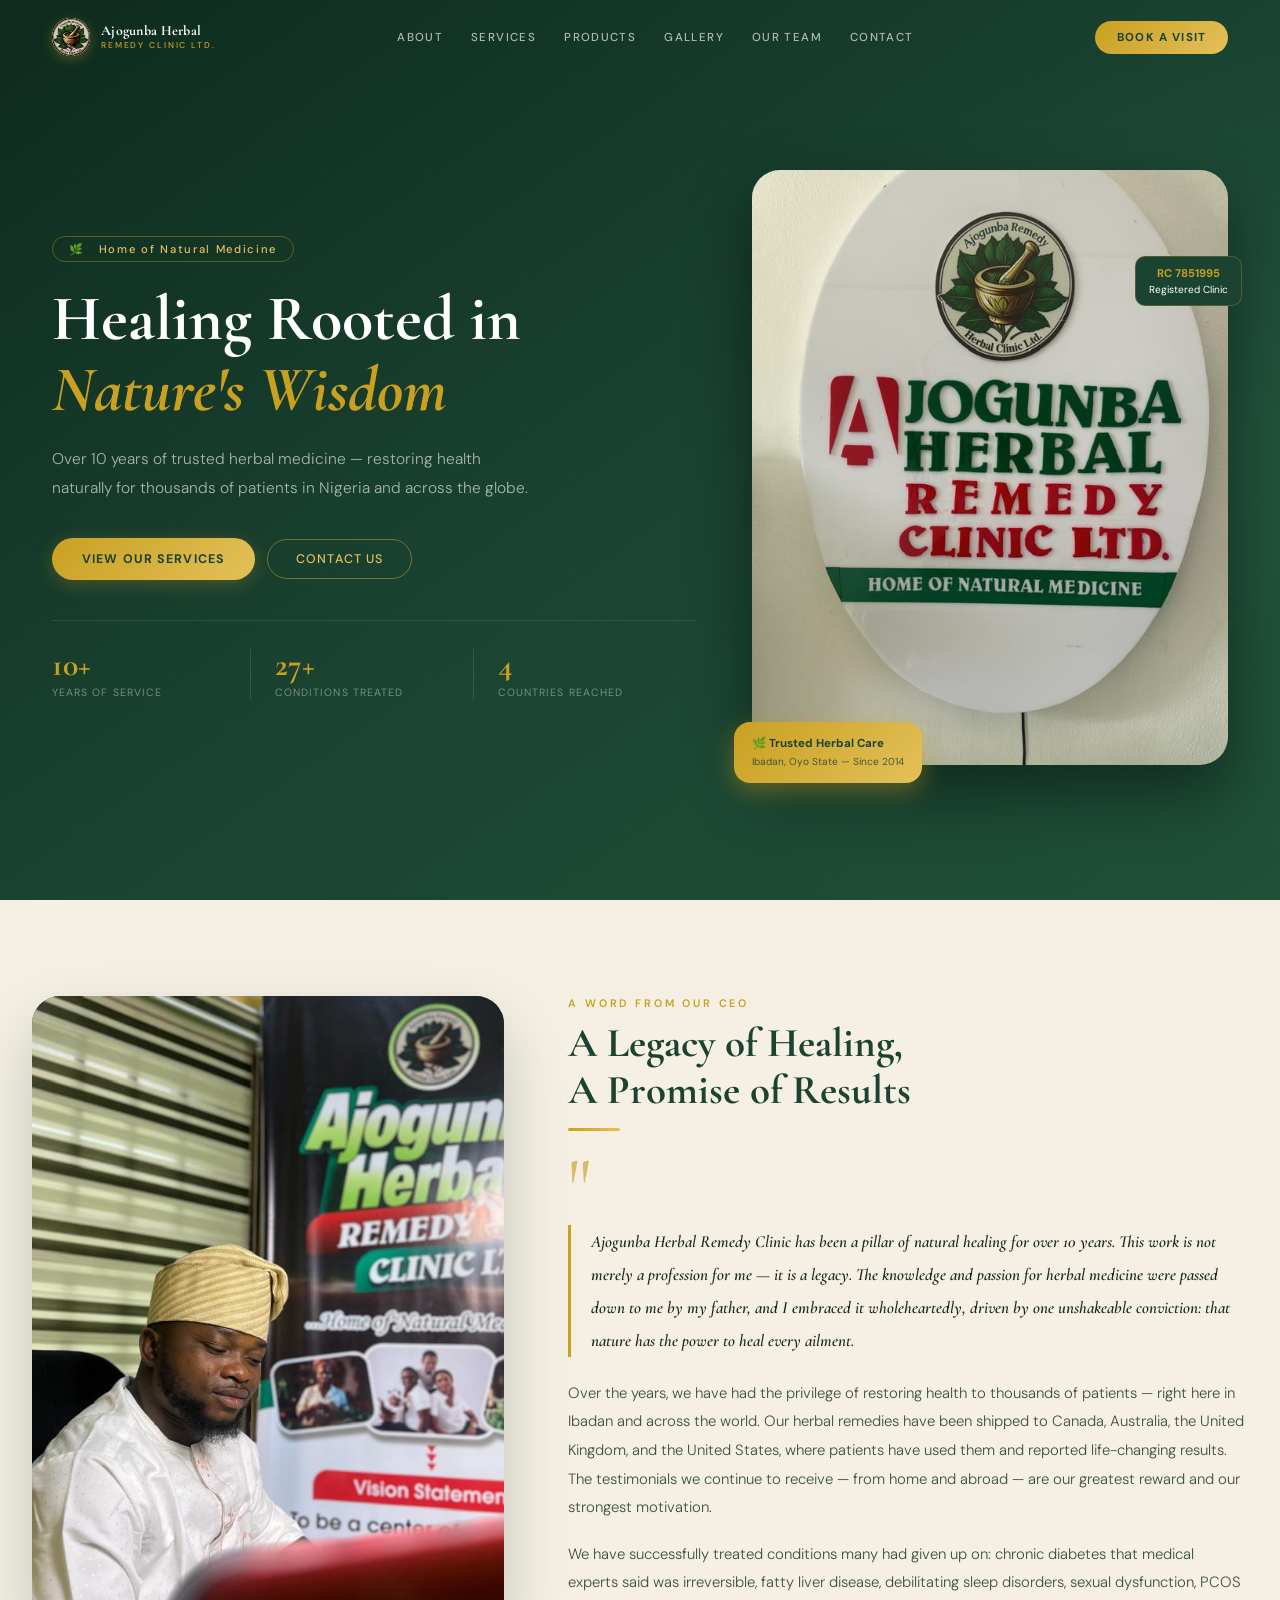
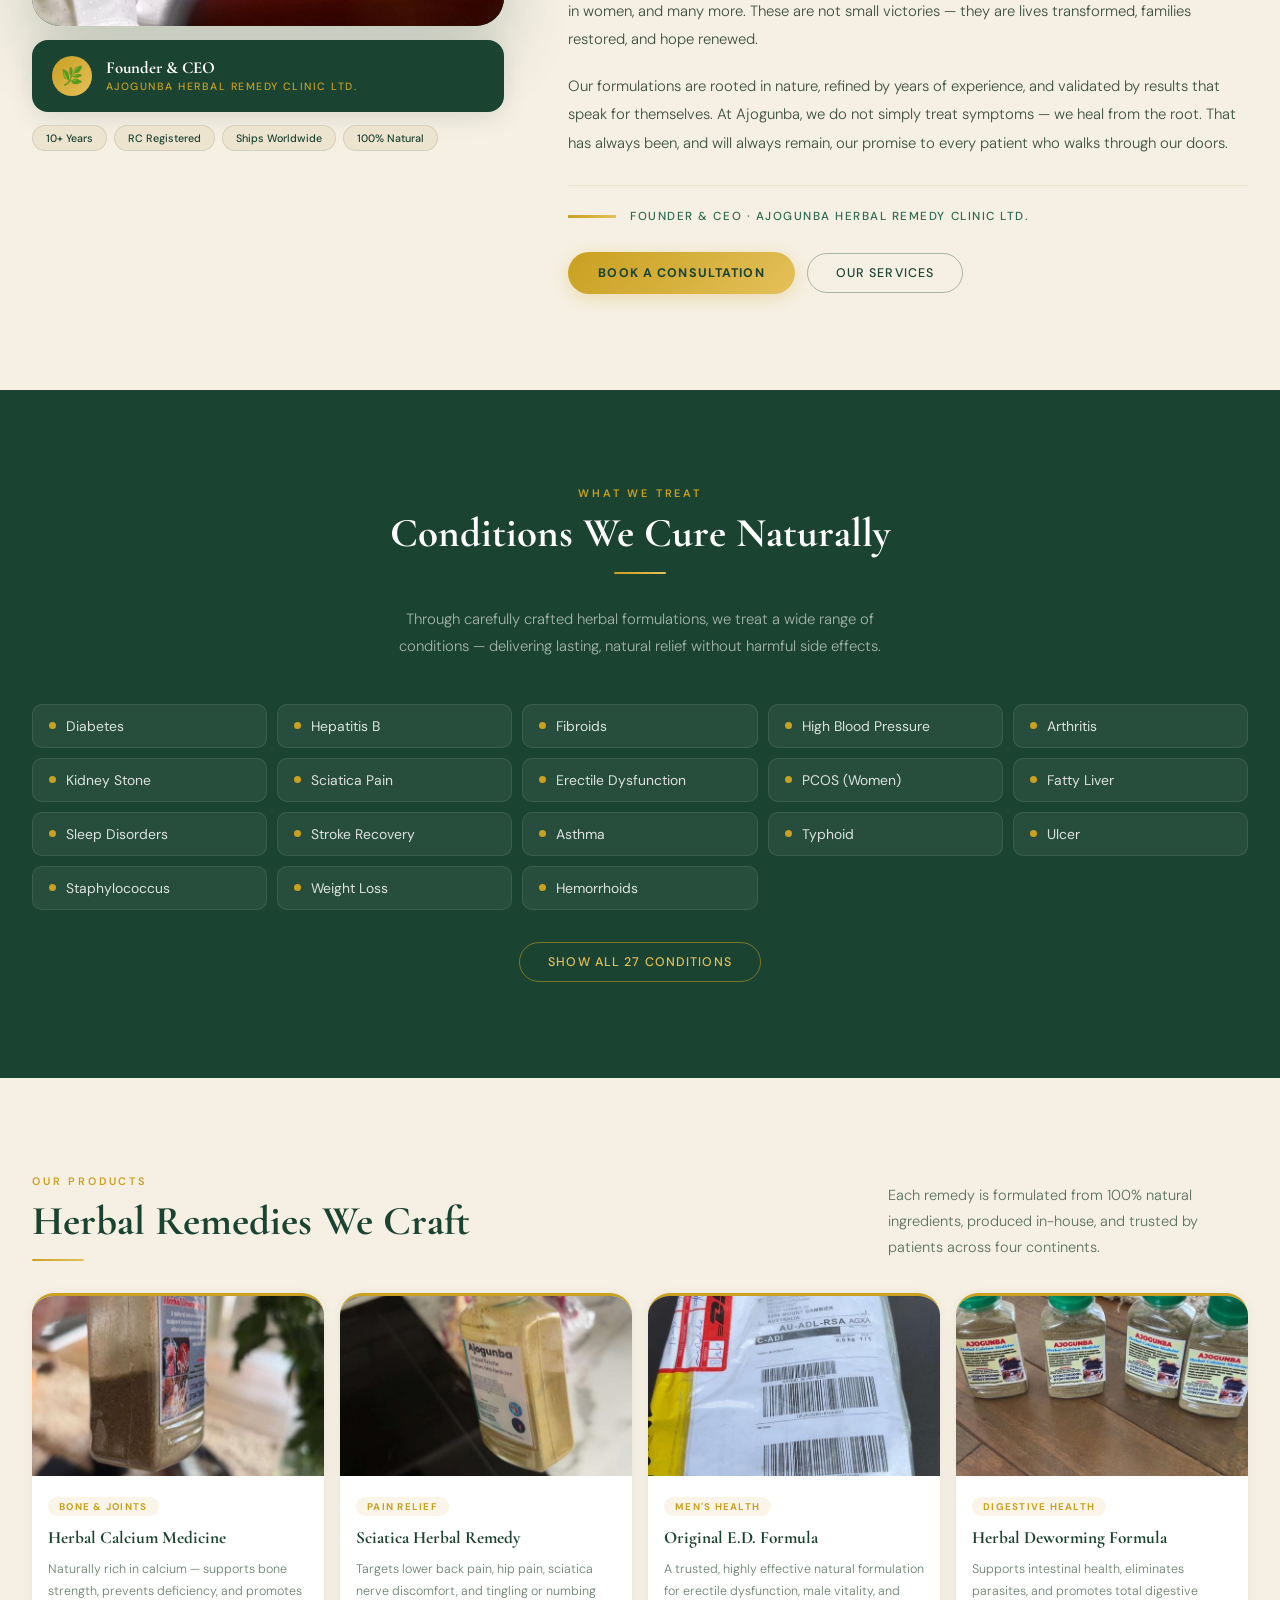
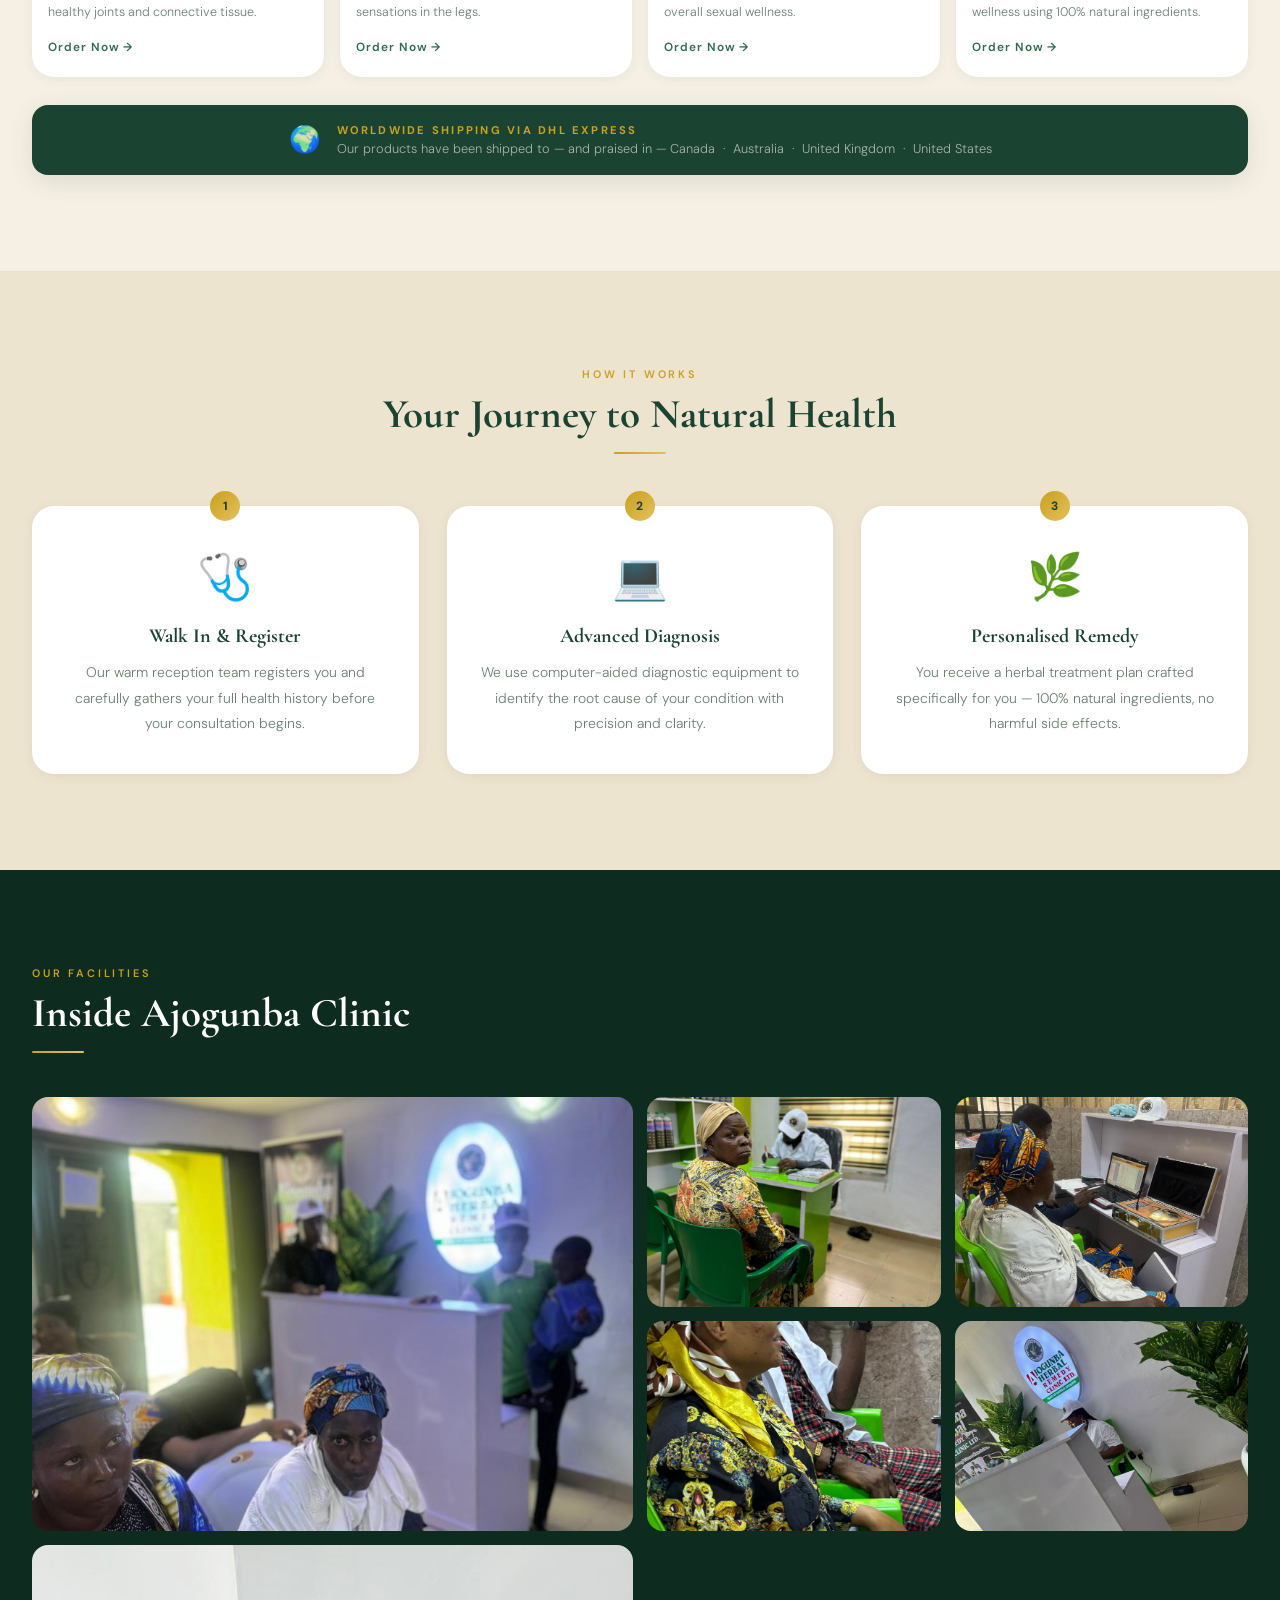
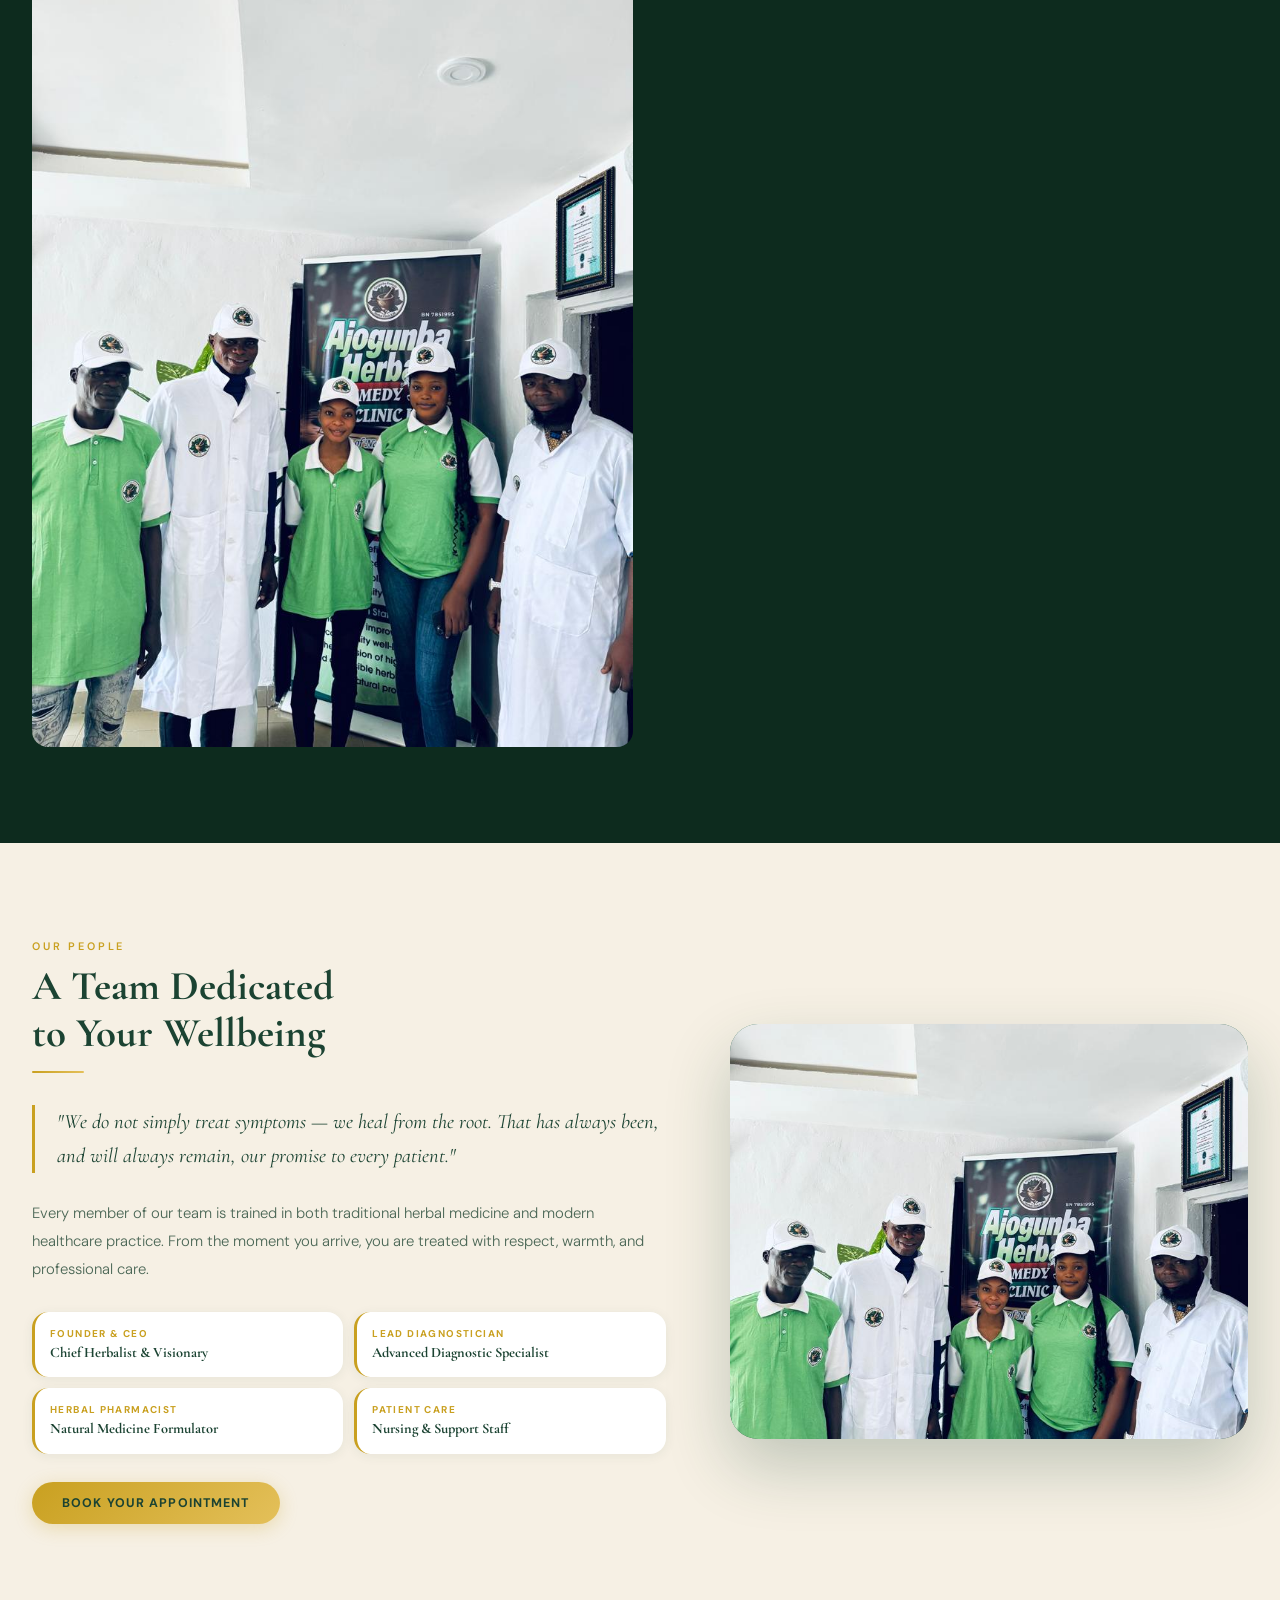
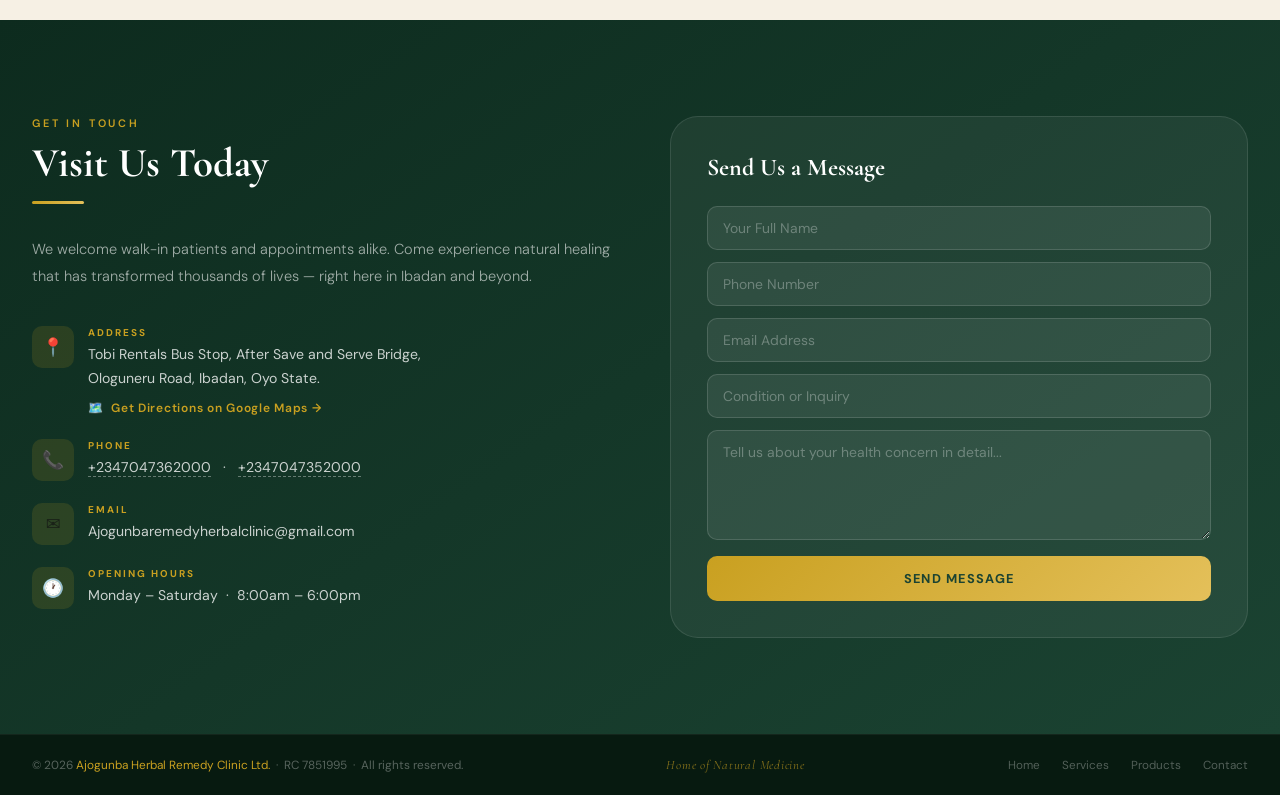
==== index.html @ 6aadeb3d "basic modification" ====
<!DOCTYPE html>
<html lang="en">
<head>
  <meta charset="UTF-8"/>
  <meta name="viewport" content="width=device-width, initial-scale=1.0"/>
  <meta name="description" content="Ajogunba Herbal Remedy Clinic Ltd. — Home of Natural Medicine. Trusted herbal healing for over 10 years. Ibadan, Oyo State, Nigeria."/>
  <title>Ajogunba Herbal Remedy Clinic Ltd. — Home of Natural Medicine</title>

  <!--
  ╔══════════════════════════════════════════════════════════════════╗
  ║              IMAGE SETUP GUIDE — READ FIRST                     ║
  ╠══════════════════════════════════════════════════════════════════╣
  ║  Create a folder called  "images"  next to this HTML file.      ║
  ║  Then rename and copy your photos into it like this:            ║
  ║                                                                  ║
  ║  Your original file         →  Save as (in /images/)            ║
  ║  ─────────────────────────────────────────────────────────────  ║
  ║  1001751441.jpg  (logo)     →  images/logo.jpg                  ║
  ║  1001751444.jpg  (sign)     →  images/hero.jpg                  ║
  ║  1001751485.jpg  (CEO)      →  images/ceo.jpg                   ║
  ║  1001751446.jpg  (staff)    →  images/team.jpg                  ║
  ║  1001751452.jpg  (waiting)  →  images/gallery-reception.jpg     ║
  ║  1001751464.jpg  (consult)  →  images/gallery-consult.jpg       ║
  ║  1001751458.jpg  (diagnos.) →  images/gallery-diagnosis.jpg     ║
  ║  1001751470.jpg  (patient)  →  images/gallery-patient.jpg       ║
  ║  1001751467.jpg  (desk)     →  images/gallery-desk.jpg          ║
  ║  1001751473.jpg  (visitors) →  images/gallery-visitors.jpg      ║
  ║  1001751631.jpg  (calcium)  →  images/product-calcium.jpg       ║
  ║  1001751637.jpg  (sciatica) →  images/product-sciatica.jpg      ║
  ║  1001751640.jpg  (E.D.)     →  images/product-ed.jpg            ║
  ║  1001751643.jpg  (deworm)   →  images/product-deworming.jpg     ║
  ╚══════════════════════════════════════════════════════════════════╝
  -->

  <link rel="preconnect" href="https://fonts.googleapis.com"/>
  <link rel="preconnect" href="https://fonts.gstatic.com" crossorigin/>
  <link href="https://fonts.googleapis.com/css2?family=Cormorant+Garamond:ital,wght@0,500;0,600;0,700;1,500;1,600;1,700&family=DM+Sans:wght@300;400;500;600&display=swap" rel="stylesheet"/>

  <style>
    /* ══════════════════════════════════════════════
       CSS VARIABLES & RESET
    ══════════════════════════════════════════════ */
    :root {
      --g:   #1B4332;
      --gl:  #2D6A4F;
      --gll: #40916C;
      --au:  #C9A020;
      --aul: #E4C05A;
      --cr:  #F6F0E4;
      --crd: #EDE4D0;
      --dk:  #0D2B1E;
      --wh:  #FFFFFF;

      --ff-head: 'Cormorant Garamond', Georgia, serif;
      --ff-body: 'DM Sans', system-ui, sans-serif;

      --r-sm:  10px;
      --r-md:  16px;
      --r-lg:  22px;
      --r-xl:  28px;

      --shadow-sm:  0 2px 12px rgba(27,67,50,.07);
      --shadow-md:  0 6px 24px rgba(27,67,50,.12);
      --shadow-lg:  0 16px 48px rgba(27,67,50,.18);
      --shadow-xl:  0 28px 64px rgba(27,67,50,.24);
    }

    *, *::before, *::after { box-sizing: border-box; margin: 0; padding: 0; }
    html { scroll-behavior: smooth; font-size: 16px; }
    body { font-family: var(--ff-body); background: var(--cr); color: #1A2218; overflow-x: hidden; }
    img  { display: block; max-width: 100%; }
    button { font-family: var(--ff-body); cursor: pointer; }
    a { text-decoration: none; }

    ::-webkit-scrollbar { width: 5px; }
    ::-webkit-scrollbar-track { background: var(--dk); }
    ::-webkit-scrollbar-thumb { background: var(--au); border-radius: 10px; }

    /* ══════════════════════════════════════════════
       TYPOGRAPHY HELPERS
    ══════════════════════════════════════════════ */
    .eyebrow {
      font-family: var(--ff-body);
      font-size: .68rem;
      letter-spacing: .26em;
      text-transform: uppercase;
      font-weight: 600;
      color: var(--au);
      margin-bottom: 10px;
    }
    .section-title {
      font-family: var(--ff-head);
      font-size: clamp(1.85rem, 3.2vw, 2.8rem);
      font-weight: 700;
      color: var(--g);
      line-height: 1.15;
      margin-bottom: 12px;
    }
    .section-title.light { color: #fff; }
    .gold-rule {
      width: 52px; height: 2.5px;
      background: linear-gradient(90deg, var(--au), var(--aul));
      border-radius: 2px;
      margin: 14px 0 32px;
    }
    .gold-rule.center { margin-left: auto; margin-right: auto; }

    /* ══════════════════════════════════════════════
       LAYOUT
    ══════════════════════════════════════════════ */
    .section    { padding: 96px 32px; }
    .container  { max-width: 1240px; margin: 0 auto; }
    .grid-2     { display: grid; grid-template-columns: 1fr 1fr; gap: 60px; align-items: center; }
    .grid-3     { display: grid; grid-template-columns: repeat(3, 1fr); gap: 28px; }
    .grid-4     { display: grid; grid-template-columns: repeat(4, 1fr); gap: 16px; }
    .text-center { text-align: center; }

    /* ══════════════════════════════════════════════
       BUTTONS
    ══════════════════════════════════════════════ */
    .btn-gold {
      display: inline-block;
      background: linear-gradient(135deg, var(--au), var(--aul));
      color: var(--g);
      padding: 13px 30px;
      border-radius: 50px;
      font-weight: 700;
      font-size: .78rem;
      letter-spacing: .09em;
      text-transform: uppercase;
      border: none;
      transition: all .25s;
      box-shadow: 0 4px 18px rgba(201,160,32,.28);
    }
    .btn-gold:hover {
      transform: translateY(-2px);
      box-shadow: 0 10px 30px rgba(201,160,32,.45);
    }
    .btn-outline {
      display: inline-block;
      border: 1.5px solid rgba(201,160,32,.55);
      color: var(--aul);
      padding: 11px 28px;
      border-radius: 50px;
      font-weight: 500;
      font-size: .78rem;
      letter-spacing: .09em;
      text-transform: uppercase;
      background: transparent;
      transition: all .25s;
    }
    .btn-outline:hover {
      background: rgba(201,160,32,.12);
      border-color: var(--au);
    }
    .btn-outline.dark {
      border-color: rgba(27,67,50,.35);
      color: var(--g);
    }
    .btn-outline.dark:hover {
      background: rgba(27,67,50,.07);
      border-color: var(--g);
    }
    .btn-row { display: flex; gap: 12px; flex-wrap: wrap; align-items: center; }

    /* ══════════════════════════════════════════════
       NAVIGATION
    ══════════════════════════════════════════════ */
    #navbar {
      position: fixed;
      top: 0; left: 0; right: 0;
      z-index: 999;
      padding: 18px 0;
      transition: all .35s ease;
    }
    #navbar.scrolled {
      background: rgba(13,43,30,.97);
      backdrop-filter: blur(16px);
      -webkit-backdrop-filter: blur(16px);
      padding: 10px 0;
      box-shadow: 0 4px 30px rgba(0,0,0,.35);
    }
    .nav-inner {
      max-width: 1240px;
      margin: 0 auto;
      padding: 0 32px;
      display: flex;
      align-items: center;
      justify-content: space-between;
    }
    .nav-logo {
      display: flex;
      align-items: center;
      gap: 11px;
      cursor: pointer;
      text-decoration: none;
    }
    .nav-logo-icon {
      width: 38px; height: 38px;
      border-radius: 50%;
      background: linear-gradient(135deg, var(--au), var(--aul));
      display: flex; align-items: center; justify-content: center;
      font-size: 17px; flex-shrink: 0;
      box-shadow: 0 3px 12px rgba(201,160,32,.35);
    }
    .nav-logo img.logo-img {
      width: 38px; height: 38px; border-radius: 50%;
      object-fit: cover;
    }
    .nav-logo-text { display: flex; flex-direction: column; }
    .nav-logo-text .name {
      color: #fff;
      font-family: var(--ff-head);
      font-size: 14px; font-weight: 700;
      letter-spacing: .02em; line-height: 1.2;
    }
    .nav-logo-text .sub {
      color: var(--au);
      font-size: 8.5px; letter-spacing: .22em;
      font-weight: 500; text-transform: uppercase;
      margin-top: 1px;
    }
    .nav-links {
      display: flex;
      gap: 28px;
      align-items: center;
    }
    .nav-links a {
      color: rgba(255,255,255,.65);
      font-size: .72rem;
      font-weight: 500;
      letter-spacing: .12em;
      text-transform: uppercase;
      transition: color .2s;
    }
    .nav-links a:hover { color: var(--au); }
    .nav-cta {
      background: linear-gradient(135deg, var(--au), var(--aul));
      color: var(--g);
      padding: 9px 22px;
      border-radius: 50px;
      font-size: .72rem;
      font-weight: 700;
      letter-spacing: .1em;
      text-transform: uppercase;
      border: none;
      transition: all .22s;
    }
    .nav-cta:hover { opacity: .88; transform: translateY(-1px); }
    .hamburger {
      display: none;
      background: none;
      border: none;
      color: #fff;
      font-size: 1.55rem;
    }

    /* Mobile menu */
    #mobile-menu {
      display: none;
      position: fixed;
      inset: 0;
      background: rgba(13,43,30,.98);
      z-index: 9999;
      flex-direction: column;
      align-items: center;
      justify-content: center;
      gap: 28px;
    }
    #mobile-menu.open { display: flex; }
    #mobile-menu a {
      color: rgba(255,255,255,.85);
      font-size: 1.15rem;
      font-weight: 500;
      letter-spacing: .08em;
      text-transform: uppercase;
    }
    #mobile-menu a:hover { color: var(--au); }
    .mobile-close {
      position: absolute;
      top: 22px; right: 26px;
      background: none; border: none;
      color: #fff; font-size: 1.8rem;
    }

    /* ══════════════════════════════════════════════
       HERO
    ══════════════════════════════════════════════ */
    #hero {
      min-height: 100vh;
      position: relative;
      display: flex;
      align-items: center;
      background: linear-gradient(145deg, var(--dk) 0%, var(--g) 52%, #1f5038 100%);
      overflow: hidden;
    }
    .hero-dots {
      position: absolute; inset: 0;
      opacity: .04;
      background-image: radial-gradient(circle, var(--au) 1px, transparent 1px);
      background-size: 50px 50px;
    }
    .hero-glow {
      position: absolute;
      right: -60px; top: 0; bottom: 0; width: 52%;
      opacity: .14;
      background: radial-gradient(ellipse at 85% 50%, var(--gll) 0%, transparent 65%);
    }
    .hero-content {
      position: relative; z-index: 2;
      max-width: 1240px;
      margin: 0 auto;
      padding: 0 32px;
      width: 100%;
      display: grid;
      grid-template-columns: 1.15fr .85fr;
      gap: 56px;
      align-items: center;
    }
    .hero-badge {
      display: inline-flex;
      align-items: center;
      gap: 7px;
      border: 1px solid rgba(201,160,32,.4);
      color: var(--aul);
      padding: 5px 16px;
      border-radius: 50px;
      font-size: .7rem;
      letter-spacing: .15em;
      font-weight: 500;
      margin-bottom: 22px;
    }
    .hero-title {
      font-family: var(--ff-head);
      font-size: clamp(2.4rem, 5vw, 4.1rem);
      font-weight: 700;
      color: #fff;
      line-height: 1.1;
      margin-bottom: 20px;
    }
    .hero-title em {
      color: var(--au);
      font-style: italic;
    }
    .hero-sub {
      color: rgba(255,255,255,.62);
      font-size: .97rem;
      line-height: 1.88;
      margin-bottom: 34px;
      font-weight: 300;
      max-width: 480px;
    }
    .hero-stats {
      display: flex;
      gap: 0;
      margin-top: 40px;
      padding-top: 28px;
      border-top: 1px solid rgba(255,255,255,.1);
    }
    .hero-stat {
      flex: 1;
      padding-left: 24px;
      border-left: 1px solid rgba(255,255,255,.12);
    }
    .hero-stat:first-child { padding-left: 0; border-left: none; }
    .hero-stat-num {
      font-family: var(--ff-head);
      font-size: 2rem;
      font-weight: 700;
      color: var(--au);
      line-height: 1;
    }
    .hero-stat-lbl {
      font-size: .66rem;
      color: rgba(255,255,255,.4);
      letter-spacing: .1em;
      text-transform: uppercase;
      margin-top: 5px;
    }
    /* hero image side */
    .hero-image-wrap {
      position: relative;
    }
    .hero-img-box {
      border-radius: var(--r-xl);
      overflow: hidden;
      aspect-ratio: 4/5;
      background: linear-gradient(160deg, var(--gl) 0%, var(--g) 60%, var(--dk) 100%);
      box-shadow: 0 28px 64px rgba(0,0,0,.45);
    }
    .hero-img-box img {
      width: 100%; height: 100%;
      object-fit: cover;
    }
    .hero-float-badge {
      position: absolute;
      bottom: -18px; left: -18px;
      background: linear-gradient(135deg, var(--au), var(--aul));
      color: var(--g);
      padding: 13px 18px;
      border-radius: var(--r-md);
      font-size: .72rem;
      font-weight: 700;
      line-height: 1.55;
      box-shadow: 0 8px 24px rgba(201,160,32,.42);
    }
    .hero-float-badge span {
      display: block;
      font-weight: 400;
      opacity: .8;
      font-size: .63rem;
      margin-top: 2px;
    }
    .hero-rc-badge {
      position: absolute;
      top: 86px; right: -14px;
      background: var(--g);
      border: 1px solid rgba(201,160,32,.3);
      color: #fff;
      padding: 8px 13px;
      border-radius: var(--r-sm);
      font-size: .63rem;
      text-align: center;
      line-height: 1.5;
    }
    .hero-rc-badge strong { color: var(--au); font-size: .7rem; display: block; }

    /* ══════════════════════════════════════════════
       CEO / ABOUT SECTION
    ══════════════════════════════════════════════ */
    #about { background: var(--cr); }
    .about-grid {
      display: grid;
      grid-template-columns: .82fr 1.18fr;
      gap: 64px;
      align-items: flex-start;
    }
    .ceo-img-wrap { position: relative; }
    .ceo-img-box {
      border-radius: var(--r-xl);
      overflow: hidden;
      aspect-ratio: 3/4;
      background: linear-gradient(160deg, var(--gl), var(--g));
      box-shadow: var(--shadow-xl);
    }
    .ceo-img-box img { width: 100%; height: 100%; object-fit: cover; }
    .ceo-nameplate {
      margin-top: 14px;
      background: var(--g);
      border-radius: var(--r-md);
      padding: 16px 20px;
      display: flex;
      align-items: center;
      gap: 14px;
      box-shadow: var(--shadow-md);
    }
    .ceo-nameplate-icon {
      width: 40px; height: 40px;
      border-radius: 50%;
      background: linear-gradient(135deg, var(--au), var(--aul));
      display: flex; align-items: center; justify-content: center;
      font-size: 18px; flex-shrink: 0;
    }
    .ceo-nameplate-title {
      color: #fff;
      font-family: var(--ff-head);
      font-size: 1.05rem;
      font-weight: 700;
      line-height: 1.2;
    }
    .ceo-nameplate-sub {
      color: var(--au);
      font-size: .66rem;
      letter-spacing: .14em;
      font-weight: 500;
      margin-top: 2px;
      text-transform: uppercase;
    }
    .ceo-trust-pills {
      display: flex;
      flex-wrap: wrap;
      gap: 7px;
      margin-top: 13px;
    }
    .pill {
      background: var(--crd);
      border: 1px solid rgba(27,67,50,.12);
      border-radius: 50px;
      padding: 5px 13px;
      font-size: .67rem;
      color: var(--g);
      font-weight: 500;
    }
    /* CEO Statement */
    .ceo-quote-mark {
      font-family: var(--ff-head);
      font-size: 5rem;
      color: var(--au);
      line-height: .6;
      opacity: .65;
      margin-bottom: 14px;
    }
    .ceo-para-1 {
      font-family: var(--ff-head);
      font-size: 1.06rem;
      line-height: 1.95;
      color: #1A2A20;
      font-weight: 600;
      font-style: italic;
      border-left: 3.5px solid var(--au);
      padding-left: 20px;
      margin-bottom: 22px;
    }
    .ceo-para {
      font-size: .93rem;
      line-height: 1.92;
      color: #3D5040;
      font-weight: 300;
      margin-bottom: 18px;
    }
    .ceo-signature {
      display: flex;
      align-items: center;
      gap: 14px;
      margin-top: 28px;
      padding-top: 22px;
      border-top: 1px solid var(--crd);
    }
    .ceo-sig-line {
      width: 48px; height: 2.5px;
      background: linear-gradient(90deg, var(--au), var(--aul));
      flex-shrink: 0;
    }
    .ceo-sig-text {
      font-size: .73rem;
      color: var(--gl);
      font-weight: 500;
      letter-spacing: .13em;
      text-transform: uppercase;
    }

    /* ══════════════════════════════════════════════
       SERVICES
    ══════════════════════════════════════════════ */
    #services { background: var(--g); }
    .services-intro {
      color: rgba(255,255,255,.6);
      font-size: .93rem;
      line-height: 1.8;
      font-weight: 300;
      max-width: 540px;
      margin: 0 auto 44px;
    }
    .services-grid {
      display: grid;
      grid-template-columns: repeat(auto-fill, minmax(210px, 1fr));
      gap: 10px;
    }
    .service-pill {
      background: rgba(255,255,255,.055);
      border: 1px solid rgba(255,255,255,.09);
      border-radius: var(--r-sm);
      padding: 12px 16px;
      display: flex;
      align-items: center;
      gap: 10px;
      transition: all .25s;
      cursor: default;
    }
    .service-pill:hover {
      background: rgba(201,160,32,.13);
      border-color: rgba(201,160,32,.45);
      transform: translateY(-2px);
    }
    .service-dot {
      width: 7px; height: 7px;
      border-radius: 50%;
      background: var(--au);
      flex-shrink: 0;
    }
    .service-name {
      color: rgba(255,255,255,.84);
      font-size: .87rem;
      font-weight: 400;
    }
    .services-more {
      text-align: center;
      margin-top: 32px;
    }
    .hidden { display: none; }

    /* ══════════════════════════════════════════════
       PRODUCTS
    ══════════════════════════════════════════════ */
    #products { background: var(--cr); }
    .products-header {
      display: flex;
      justify-content: space-between;
      align-items: flex-end;
      flex-wrap: wrap;
      gap: 20px;
      margin-bottom: 0;
    }
    .products-sub {
      color: #5a7060;
      font-size: .91rem;
      line-height: 1.8;
      font-weight: 300;
      max-width: 360px;
      padding-bottom: 32px;
    }
    .product-card {
      background: var(--wh);
      border-radius: var(--r-lg);
      overflow: hidden;
      border-top: 3.5px solid var(--au);
      box-shadow: var(--shadow-sm);
      transition: all .28s;
    }
    .product-card:hover {
      transform: translateY(-6px);
      box-shadow: var(--shadow-lg);
    }
    .product-img {
      height: 180px;
      overflow: hidden;
      background: linear-gradient(135deg, var(--g), var(--gl));
      display: flex;
      align-items: center;
      justify-content: center;
    }
    .product-img img {
      width: 100%; height: 100%;
      object-fit: cover;
      transition: transform .4s;
    }
    .product-card:hover .product-img img { transform: scale(1.06); }
    .product-img .product-icon-fallback {
      font-size: 3rem;
    }
    .product-body { padding: 18px 16px 22px; }
    .product-tag {
      background: rgba(201,160,32,.1);
      color: var(--au);
      display: inline-block;
      padding: 3px 11px;
      border-radius: 50px;
      font-size: .61rem;
      font-weight: 700;
      letter-spacing: .13em;
      text-transform: uppercase;
      margin-bottom: 10px;
    }
    .product-name {
      font-family: var(--ff-head);
      font-size: 1.08rem;
      font-weight: 700;
      color: var(--g);
      line-height: 1.35;
      margin-bottom: 10px;
    }
    .product-desc {
      font-size: .78rem;
      color: #6a8070;
      line-height: 1.72;
      font-weight: 300;
      margin-bottom: 15px;
    }
    .product-cta {
      color: var(--gl);
      font-size: .74rem;
      font-weight: 600;
      letter-spacing: .08em;
      cursor: pointer;
      transition: color .2s;
    }
    .product-cta:hover { color: var(--au); }

    /* Worldwide shipping banner */
    .shipping-banner {
      margin-top: 28px;
      background: var(--g);
      border-radius: var(--r-md);
      padding: 18px 26px;
      display: flex;
      align-items: center;
      gap: 16px;
      flex-wrap: wrap;
      justify-content: center;
      box-shadow: var(--shadow-md);
    }
    .shipping-banner-icon { font-size: 1.6rem; flex-shrink: 0; }
    .shipping-banner-title {
      color: var(--au);
      font-size: .7rem;
      letter-spacing: .2em;
      font-weight: 700;
      text-transform: uppercase;
      margin-bottom: 3px;
    }
    .shipping-banner-sub {
      color: rgba(255,255,255,.6);
      font-size: .8rem;
      font-weight: 300;
    }

    /* ══════════════════════════════════════════════
       HOW IT WORKS
    ══════════════════════════════════════════════ */
    #process { background: var(--crd); }
    .process-card {
      background: var(--wh);
      border-radius: var(--r-lg);
      padding: 42px 28px 38px;
      text-align: center;
      position: relative;
      box-shadow: var(--shadow-sm);
      transition: all .3s;
    }
    .process-card:hover {
      transform: translateY(-8px);
      box-shadow: var(--shadow-lg);
    }
    .process-num {
      position: absolute;
      top: -15px; left: 50%;
      transform: translateX(-50%);
      background: linear-gradient(135deg, var(--au), var(--aul));
      color: var(--g);
      width: 30px; height: 30px;
      border-radius: 50%;
      display: flex; align-items: center; justify-content: center;
      font-size: .75rem;
      font-weight: 800;
    }
    .process-icon { font-size: 2.8rem; margin-bottom: 18px; }
    .process-title {
      font-family: var(--ff-head);
      font-size: 1.25rem;
      font-weight: 700;
      color: var(--g);
      margin-bottom: 12px;
    }
    .process-desc {
      color: #6a8070;
      font-size: .87rem;
      line-height: 1.8;
      font-weight: 300;
    }

    /* ══════════════════════════════════════════════
       GALLERY
    ══════════════════════════════════════════════ */
    #gallery { background: var(--dk); }
    .gallery-grid {
      display: grid;
      grid-template-columns: repeat(4, 1fr);
      grid-template-rows: 210px 210px;
      gap: 14px;
      margin-top: 44px;
    }
    .gallery-item {
      border-radius: var(--r-md);
      overflow: hidden;
      position: relative;
      cursor: pointer;
      background: linear-gradient(160deg, var(--gl), var(--g));
    }
    .gallery-item img {
      width: 100%; height: 100%;
      object-fit: cover;
      transition: transform .4s ease;
    }
    .gallery-item:hover img { transform: scale(1.05); }
    .gallery-item:nth-child(1) { grid-column: span 2; grid-row: span 2; }
    .gallery-item:nth-child(6) { grid-column: span 2; }
    .gallery-overlay {
      position: absolute; inset: 0;
      background: rgba(13,43,30,0);
      transition: background .3s;
      display: flex; align-items: flex-end; padding: 14px;
    }
    .gallery-item:hover .gallery-overlay { background: rgba(13,43,30,.48); }
    .gallery-label {
      color: #fff;
      font-size: .76rem;
      font-weight: 600;
      opacity: 0;
      transition: opacity .3s;
    }
    .gallery-item:hover .gallery-label { opacity: 1; }

    /* ══════════════════════════════════════════════
       TEAM
    ══════════════════════════════════════════════ */
    #team { background: var(--cr); }
    .team-grid {
      display: grid;
      grid-template-columns: 1.1fr .9fr;
      gap: 64px;
      align-items: center;
    }
    .team-quote {
      font-family: var(--ff-head);
      font-size: 1.28rem;
      font-style: italic;
      color: var(--g);
      line-height: 1.65;
      border-left: 3.5px solid var(--au);
      padding-left: 22px;
      margin-bottom: 26px;
    }
    .team-body {
      color: #4a6655;
      font-size: .93rem;
      line-height: 1.9;
      font-weight: 300;
      margin-bottom: 28px;
    }
    .team-cards {
      display: grid;
      grid-template-columns: 1fr 1fr;
      gap: 11px;
      margin-bottom: 28px;
    }
    .team-card {
      background: var(--wh);
      padding: 15px;
      border-radius: var(--r-md);
      border-left: 3px solid var(--au);
      box-shadow: var(--shadow-sm);
    }
    .team-card-role {
      color: var(--au);
      font-size: .62rem;
      font-weight: 700;
      letter-spacing: .14em;
      text-transform: uppercase;
      margin-bottom: 4px;
    }
    .team-card-title {
      color: var(--g);
      font-family: var(--ff-head);
      font-size: .9rem;
      font-weight: 700;
      line-height: 1.3;
    }
    .team-img-box {
      border-radius: var(--r-xl);
      overflow: hidden;
      aspect-ratio: 5/4;
      background: linear-gradient(160deg, var(--gl), var(--g));
      box-shadow: var(--shadow-xl);
    }
    .team-img-box img { width: 100%; height: 100%; object-fit: cover; }

    /* ══════════════════════════════════════════════
       CONTACT
    ══════════════════════════════════════════════ */
    #contact {
      background: linear-gradient(145deg, var(--dk) 0%, var(--g) 100%);
    }
    .contact-grid {
      display: grid;
      grid-template-columns: 1fr 1fr;
      gap: 60px;
    }
    .contact-intro {
      color: rgba(255,255,255,.6);
      font-size: .91rem;
      line-height: 1.88;
      font-weight: 300;
      margin-bottom: 36px;
    }
    .contact-item {
      display: flex;
      gap: 14px;
      align-items: flex-start;
      margin-bottom: 22px;
    }
    .contact-icon {
      width: 42px; height: 42px;
      border-radius: var(--r-sm);
      background: rgba(201,160,32,.14);
      display: flex; align-items: center; justify-content: center;
      font-size: 1.1rem;
      flex-shrink: 0;
    }
    .contact-label {
      color: var(--au);
      font-size: .62rem;
      letter-spacing: .2em;
      font-weight: 700;
      text-transform: uppercase;
      margin-bottom: 4px;
    }
    .contact-value {
      color: rgba(255,255,255,.78);
      font-size: .88rem;
      line-height: 1.65;
    }
    .contact-form-card {
      background: rgba(255,255,255,.055);
      border: 1px solid rgba(255,255,255,.1);
      border-radius: var(--r-xl);
      padding: 36px;
    }
    .form-title {
      font-family: var(--ff-head);
      font-size: 1.5rem;
      font-weight: 700;
      color: #fff;
      margin-bottom: 24px;
    }
    .form-input, .form-textarea {
      width: 100%;
      background: rgba(255,255,255,.07);
      border: 1px solid rgba(255,255,255,.14);
      border-radius: var(--r-sm);
      padding: 12px 15px;
      color: #fff;
      font-family: var(--ff-body);
      font-size: .87rem;
      outline: none;
      margin-bottom: 12px;
      display: block;
      transition: border-color .2s;
    }
    .form-input::placeholder, .form-textarea::placeholder { color: rgba(255,255,255,.3); }
    .form-input:focus, .form-textarea:focus { border-color: var(--au); }
    .form-textarea { resize: vertical; min-height: 110px; }
    .form-submit {
      width: 100%;
      background: linear-gradient(135deg, var(--au), var(--aul));
      color: var(--g);
      border: none;
      padding: 14px;
      border-radius: var(--r-sm);
      font-size: .8rem;
      font-weight: 700;
      letter-spacing: .1em;
      text-transform: uppercase;
      cursor: pointer;
      transition: all .25s;
      margin-top: 4px;
    }
    .form-submit:hover { opacity: .9; transform: translateY(-1px); }

    /* ══════════════════════════════════════════════
       FOOTER
    ══════════════════════════════════════════════ */
    #footer {
      background: #071A10;
      padding: 22px 32px;
      display: flex;
      align-items: center;
      justify-content: space-between;
      flex-wrap: wrap;
      gap: 14px;
      border-top: 1px solid rgba(255,255,255,.05);
    }
    .footer-copy {
      color: rgba(255,255,255,.32);
      font-size: .74rem;
    }
    .footer-copy span { color: var(--au); }
    .footer-brand {
      color: rgba(201,160,32,.65);
      font-family: var(--ff-head);
      font-style: italic;
      font-size: .8rem;
      letter-spacing: .06em;
    }
    .footer-links { display: flex; gap: 22px; }
    .footer-links a {
      color: rgba(255,255,255,.3);
      font-size: .73rem;
      transition: color .2s;
    }
    .footer-links a:hover { color: var(--au); }

    /* ══════════════════════════════════════════════
       ANIMATIONS
    ══════════════════════════════════════════════ */
    @keyframes fadeUp {
      from { opacity: 0; transform: translateY(28px); }
      to   { opacity: 1; transform: translateY(0); }
    }
    .fade-up { animation: fadeUp .7s ease both; }
    .delay-1 { animation-delay: .1s; }
    .delay-2 { animation-delay: .22s; }
    .delay-3 { animation-delay: .34s; }
    .delay-4 { animation-delay: .46s; }

    .reveal { opacity: 0; transform: translateY(30px); transition: opacity .7s ease, transform .7s ease; }
    .reveal.visible { opacity: 1; transform: translateY(0); }

    /* ══════════════════════════════════════════════
       RESPONSIVE
    ══════════════════════════════════════════════ */
    @media (max-width: 1024px) {
      .hero-content { grid-template-columns: 1fr; }
      .hero-image-wrap { display: none; }
      .about-grid, .team-grid { grid-template-columns: 1fr; }
      .team-grid .team-img-box { order: -1; }
      .contact-grid { grid-template-columns: 1fr; }
      .grid-4 { grid-template-columns: 1fr 1fr; }
    }
    @media (max-width: 768px) {
      .nav-links, .nav-cta { display: none; }
      .hamburger { display: block; }
      .section { padding: 64px 20px; }
      .gallery-grid {
        grid-template-columns: 1fr 1fr;
        grid-template-rows: auto;
      }
      .gallery-item:nth-child(1) { grid-column: span 2; grid-row: span 1; }
      .gallery-item:nth-child(6) { grid-column: span 2; }
      .grid-3 { grid-template-columns: 1fr; }
      .team-cards { grid-template-columns: 1fr; }
    }
    @media (max-width: 540px) {
      .grid-4 { grid-template-columns: 1fr; }
      .hero-stats { flex-direction: column; gap: 14px; }
      .hero-stat { border-left: none; padding-left: 0; border-top: 1px solid rgba(255,255,255,.1); padding-top: 14px; }
      .hero-stat:first-child { border-top: none; padding-top: 0; }
      #footer { flex-direction: column; align-items: flex-start; gap: 10px; }
    }
  </style>
</head>
<body>

<!-- ══════════════════════════════════════════════
     NAVIGATION
══════════════════════════════════════════════ -->
<nav id="navbar">
  <div class="nav-inner">
    <a href="#hero" class="nav-logo" onclick="smoothGoto('hero'); return false;">
      <div class="nav-logo-icon">
        <!-- Logo image — place images/logo.jpg here -->
        <img class="logo-img" src="images/logo.jpg" alt="Ajogunba Logo"
          onerror="this.style.display='none'; this.parentNode.innerHTML='🌿'"/>
      </div>
      <div class="nav-logo-text">
        <span class="name">Ajogunba Herbal</span>
        <span class="sub">Remedy Clinic Ltd.</span>
      </div>
    </a>

    <div class="nav-links">
      <a href="#about"    onclick="smoothGoto('about');    return false;">About</a>
      <a href="#services" onclick="smoothGoto('services'); return false;">Services</a>
      <a href="#products" onclick="smoothGoto('products'); return false;">Products</a>
      <a href="#gallery"  onclick="smoothGoto('gallery');  return false;">Gallery</a>
      <a href="#team"     onclick="smoothGoto('team');     return false;">Our Team</a>
      <a href="#contact"  onclick="smoothGoto('contact');  return false;">Contact</a>
    </div>

    <button class="nav-cta" onclick="smoothGoto('contact')">Book a Visit</button>
    <button class="hamburger" onclick="document.getElementById('mobile-menu').classList.add('open')">☰</button>
  </div>
</nav>

<!-- Mobile menu -->
<div id="mobile-menu">
  <button class="mobile-close" onclick="document.getElementById('mobile-menu').classList.remove('open')">✕</button>
  <a href="#about"    onclick="smoothGoto('about');    closeMobile();">About</a>
  <a href="#services" onclick="smoothGoto('services'); closeMobile();">Services</a>
  <a href="#products" onclick="smoothGoto('products'); closeMobile();">Products</a>
  <a href="#gallery"  onclick="smoothGoto('gallery');  closeMobile();">Gallery</a>
  <a href="#team"     onclick="smoothGoto('team');     closeMobile();">Our Team</a>
  <a href="#contact"  onclick="smoothGoto('contact');  closeMobile();">Contact</a>
  <button class="nav-cta" style="margin-top:10px;" onclick="smoothGoto('contact'); closeMobile();">Book a Visit</button>
</div>


<!-- ══════════════════════════════════════════════
     HERO
══════════════════════════════════════════════ -->
<section id="hero">
  <div class="hero-dots"></div>
  <div class="hero-glow"></div>

  <div class="hero-content" style="margin-top:35px;">
    <!-- LEFT TEXT -->
    <div>
      <div class="hero-badge fade-up">🌿 &nbsp; Home of Natural Medicine</div>

      <h1 class="hero-title fade-up delay-1">
        Healing Rooted in<br/>
        <em>Nature's Wisdom</em>
      </h1>

      <p class="hero-sub fade-up delay-2">
        Over 10 years of trusted herbal medicine — restoring health naturally for thousands of patients in Nigeria and across the globe.
      </p>

      <div class="btn-row fade-up delay-3">
        <button class="btn-gold" onclick="smoothGoto('services')">View Our Services</button>
        <button class="btn-outline" onclick="smoothGoto('contact')">Contact Us</button>
      </div>

      <div class="hero-stats fade-up delay-4">
        <div class="hero-stat">
          <div class="hero-stat-num">10+</div>
          <div class="hero-stat-lbl">Years of Service</div>
        </div>
        <div class="hero-stat">
          <div class="hero-stat-num">27+</div>
          <div class="hero-stat-lbl">Conditions Treated</div>
        </div>
        <div class="hero-stat">
          <div class="hero-stat-num">4</div>
          <div class="hero-stat-lbl">Countries Reached</div>
        </div>
      </div>
    </div>

    <!-- RIGHT IMAGE -->
    <div class="hero-image-wrap fade-up delay-2">
      <div class="hero-img-box">
        <!-- Hero image — place images/hero.jpg here (the oval reception sign photo) -->
        <img src="images/hero.jpg" alt="Ajogunba Herbal Clinic Reception"
          onerror="this.style.display='none'"/>
      </div>
      <div class="hero-float-badge">
        🌿 Trusted Herbal Care
        <span>Ibadan, Oyo State — Since 2014</span>
      </div>
      <div class="hero-rc-badge">
        <strong>RC 7851995</strong>
        Registered Clinic
      </div>
    </div>
  </div>
</section>


<!-- ══════════════════════════════════════════════
     ABOUT / CEO STATEMENT
══════════════════════════════════════════════ -->
<section id="about" class="section">
  <div class="container">
    <div class="about-grid">

      <!-- CEO PHOTO COLUMN -->
      <div class="ceo-img-wrap reveal">
        <div class="ceo-img-box">
          <!-- CEO image — place images/ceo.jpg here -->
          <img src="images/ceo.jpg" alt="Founder & CEO — Ajogunba Herbal Clinic"
            onerror="this.style.display='none'"/>
        </div>

        <div class="ceo-nameplate">
          <div class="ceo-nameplate-icon">🌿</div>
          <div>
            <div class="ceo-nameplate-title">Founder &amp; CEO</div>
            <div class="ceo-nameplate-sub">Ajogunba Herbal Remedy Clinic Ltd.</div>
          </div>
        </div>

        <div class="ceo-trust-pills">
          <span class="pill">10+ Years</span>
          <span class="pill">RC Registered</span>
          <span class="pill">Ships Worldwide</span>
          <span class="pill">100% Natural</span>
        </div>
      </div>

      <!-- CEO STATEMENT COLUMN -->
      <div class="reveal">
        <div class="eyebrow">A Word From Our CEO</div>
        <h2 class="section-title">A Legacy of Healing,<br/>A Promise of Results</h2>
        <div class="gold-rule"></div>

        <div class="ceo-quote-mark">"</div>

        <!-- Paragraph 1 — opening, italic, bold -->
        <p class="ceo-para-1">
          Ajogunba Herbal Remedy Clinic has been a pillar of natural healing for over 10 years. This work is not merely a profession for me — it is a legacy. The knowledge and passion for herbal medicine were passed down to me by my father, and I embraced it wholeheartedly, driven by one unshakeable conviction: that nature has the power to heal every ailment.
        </p>

        <!-- Paragraph 2 -->
        <p class="ceo-para">
          Over the years, we have had the privilege of restoring health to thousands of patients — right here in Ibadan and across the world. Our herbal remedies have been shipped to Canada, Australia, the United Kingdom, and the United States, where patients have used them and reported life-changing results. The testimonials we continue to receive — from home and abroad — are our greatest reward and our strongest motivation.
        </p>

        <!-- Paragraph 3 -->
        <p class="ceo-para">
          We have successfully treated conditions many had given up on: chronic diabetes that medical experts said was irreversible, fatty liver disease, debilitating sleep disorders, sexual dysfunction, PCOS in women, and many more. These are not small victories — they are lives transformed, families restored, and hope renewed.
        </p>

        <!-- Paragraph 4 — closing -->
        <p class="ceo-para">
          Our formulations are rooted in nature, refined by years of experience, and validated by results that speak for themselves. At Ajogunba, we do not simply treat symptoms — we heal from the root. That has always been, and will always remain, our promise to every patient who walks through our doors.
        </p>

        <div class="ceo-signature">
          <div class="ceo-sig-line"></div>
          <span class="ceo-sig-text">Founder &amp; CEO · Ajogunba Herbal Remedy Clinic Ltd.</span>
        </div>

        <div class="btn-row" style="margin-top:28px;">
          <button class="btn-gold" onclick="smoothGoto('contact')">Book a Consultation</button>
          <button class="btn-outline dark" onclick="smoothGoto('services')">Our Services</button>
        </div>
      </div>

    </div>
  </div>
</section>


<!-- ══════════════════════════════════════════════
     SERVICES
══════════════════════════════════════════════ -->
<section id="services" class="section">
  <div class="container">
    <div class="text-center reveal">
      <div class="eyebrow" style="color:var(--au);">What We Treat</div>
      <h2 class="section-title light">Conditions We Cure Naturally</h2>
      <div class="gold-rule center"></div>
      <p class="services-intro">
        Through carefully crafted herbal formulations, we treat a wide range of conditions — delivering lasting, natural relief without harmful side effects.
      </p>
    </div>

    <div class="services-grid" id="services-grid">
      <!-- 18 visible initially, rest shown on click -->
      <div class="service-pill"><div class="service-dot"></div><span class="service-name">Diabetes</span></div>
      <div class="service-pill"><div class="service-dot"></div><span class="service-name">Hepatitis B</span></div>
      <div class="service-pill"><div class="service-dot"></div><span class="service-name">Fibroids</span></div>
      <div class="service-pill"><div class="service-dot"></div><span class="service-name">High Blood Pressure</span></div>
      <div class="service-pill"><div class="service-dot"></div><span class="service-name">Arthritis</span></div>
      <div class="service-pill"><div class="service-dot"></div><span class="service-name">Kidney Stone</span></div>
      <div class="service-pill"><div class="service-dot"></div><span class="service-name">Sciatica Pain</span></div>
      <div class="service-pill"><div class="service-dot"></div><span class="service-name">Erectile Dysfunction</span></div>
      <div class="service-pill"><div class="service-dot"></div><span class="service-name">PCOS (Women)</span></div>
      <div class="service-pill"><div class="service-dot"></div><span class="service-name">Fatty Liver</span></div>
      <div class="service-pill"><div class="service-dot"></div><span class="service-name">Sleep Disorders</span></div>
      <div class="service-pill"><div class="service-dot"></div><span class="service-name">Stroke Recovery</span></div>
      <div class="service-pill"><div class="service-dot"></div><span class="service-name">Asthma</span></div>
      <div class="service-pill"><div class="service-dot"></div><span class="service-name">Typhoid</span></div>
      <div class="service-pill"><div class="service-dot"></div><span class="service-name">Ulcer</span></div>
      <div class="service-pill"><div class="service-dot"></div><span class="service-name">Staphylococcus</span></div>
      <div class="service-pill"><div class="service-dot"></div><span class="service-name">Weight Loss</span></div>
      <div class="service-pill"><div class="service-dot"></div><span class="service-name">Hemorrhoids</span></div>
      <!-- Hidden extras -->
      <div class="service-pill hidden extra"><div class="service-dot"></div><span class="service-name">Cancer Support</span></div>
      <div class="service-pill hidden extra"><div class="service-dot"></div><span class="service-name">Chest Pain</span></div>
      <div class="service-pill hidden extra"><div class="service-dot"></div><span class="service-name">Lower Back Pain</span></div>
      <div class="service-pill hidden extra"><div class="service-dot"></div><span class="service-name">Spiritual Problems</span></div>
      <div class="service-pill hidden extra"><div class="service-dot"></div><span class="service-name">Teeth Problems</span></div>
      <div class="service-pill hidden extra"><div class="service-dot"></div><span class="service-name">Acid Reflux</span></div>
      <div class="service-pill hidden extra"><div class="service-dot"></div><span class="service-name">Lumbar Spondylosis</span></div>
      <div class="service-pill hidden extra"><div class="service-dot"></div><span class="service-name">Man Power</span></div>
      <div class="service-pill hidden extra"><div class="service-dot"></div><span class="service-name">Full Body Massage</span></div>
    </div>

    <div class="services-more reveal">
      <button class="btn-outline" id="show-more-btn" onclick="showAllServices()">
        Show All 27 Conditions
      </button>
    </div>
  </div>
</section>


<!-- ══════════════════════════════════════════════
     PRODUCTS
══════════════════════════════════════════════ -->
<section id="products" class="section">
  <div class="container">
    <div class="products-header reveal">
      <div>
        <div class="eyebrow">Our Products</div>
        <h2 class="section-title">Herbal Remedies We Craft</h2>
        <div class="gold-rule"></div>
      </div>
      <p class="products-sub">
        Each remedy is formulated from 100% natural ingredients, produced in-house, and trusted by patients across four continents.
      </p>
    </div>

    <div class="grid-4">

      <!-- Product 1 — Herbal Calcium Medicine -->
      <div class="product-card reveal">
        <div class="product-img">
          <!-- Product image — place images/product-calcium.jpg here -->
          <img src="images/product-calcium.jpg" alt="Ajogunba Herbal Calcium Medicine"
            onerror="this.style.display='none'; this.nextElementSibling.style.display='flex'"/>
          <div class="product-icon-fallback" style="display:none;">🦴</div>
        </div>
        <div class="product-body">
          <div class="product-tag">Bone &amp; Joints</div>
          <div class="product-name">Herbal Calcium Medicine</div>
          <p class="product-desc">Naturally rich in calcium — supports bone strength, prevents deficiency, and promotes healthy joints and connective tissue.</p>
          <div class="product-cta" onclick="smoothGoto('contact')">Order Now →</div>
        </div>
      </div>

      <!-- Product 2 — Sciatica Herbal Remedy -->
      <div class="product-card reveal">
        <div class="product-img">
          <!-- Product image — place images/product-sciatica.jpg here -->
          <img src="images/product-sciatica.jpg" alt="Ajogunba Sciatica Herbal Remedy"
            onerror="this.style.display='none'; this.nextElementSibling.style.display='flex'"/>
          <div class="product-icon-fallback" style="display:none;">⚡</div>
        </div>
        <div class="product-body">
          <div class="product-tag">Pain Relief</div>
          <div class="product-name">Sciatica Herbal Remedy</div>
          <p class="product-desc">Targets lower back pain, hip pain, sciatica nerve discomfort, and tingling or numbing sensations in the legs.</p>
          <div class="product-cta" onclick="smoothGoto('contact')">Order Now →</div>
        </div>
      </div>

      <!-- Product 3 — E.D. Formula -->
      <div class="product-card reveal">
        <div class="product-img">
          <!-- Product image — place images/product-ed.jpg here -->
          <img src="images/product-ed.jpg" alt="Ajogunba Original Erectile Dysfunction Formula"
            onerror="this.style.display='none'; this.nextElementSibling.style.display='flex'"/>
          <div class="product-icon-fallback" style="display:none;">💪</div>
        </div>
        <div class="product-body">
          <div class="product-tag">Men's Health</div>
          <div class="product-name">Original E.D. Formula</div>
          <p class="product-desc">A trusted, highly effective natural formulation for erectile dysfunction, male vitality, and overall sexual wellness.</p>
          <div class="product-cta" onclick="smoothGoto('contact')">Order Now →</div>
        </div>
      </div>

      <!-- Product 4 — Herbal Deworming Formula -->
      <div class="product-card reveal">
        <div class="product-img">
          <!-- Product image — place images/product-deworming.jpg here -->
          <img src="images/product-deworming.jpg" alt="Ajogunba Herbal Deworming Formula"
            onerror="this.style.display='none'; this.nextElementSibling.style.display='flex'"/>
          <div class="product-icon-fallback" style="display:none;">🌿</div>
        </div>
        <div class="product-body">
          <div class="product-tag">Digestive Health</div>
          <div class="product-name">Herbal Deworming Formula</div>
          <p class="product-desc">Supports intestinal health, eliminates parasites, and promotes total digestive wellness using 100% natural ingredients.</p>
          <div class="product-cta" onclick="smoothGoto('contact')">Order Now →</div>
        </div>
      </div>

    </div>

    <!-- Worldwide shipping banner -->
    <div class="shipping-banner reveal">
      <div class="shipping-banner-icon">🌍</div>
      <div>
        <div class="shipping-banner-title">Worldwide Shipping via DHL Express</div>
        <div class="shipping-banner-sub">
          Our products have been shipped to — and praised in — Canada &nbsp;·&nbsp; Australia &nbsp;·&nbsp; United Kingdom &nbsp;·&nbsp; United States
        </div>
      </div>
    </div>
  </div>
</section>


<!-- ══════════════════════════════════════════════
     HOW IT WORKS
══════════════════════════════════════════════ -->
<section id="process" class="section">
  <div class="container">
    <div class="text-center reveal" style="margin-bottom:52px;">
      <div class="eyebrow">How It Works</div>
      <h2 class="section-title">Your Journey to Natural Health</h2>
      <div class="gold-rule center"></div>
    </div>

    <div class="grid-3">
      <div class="process-card reveal">
        <div class="process-num">1</div>
        <div class="process-icon">🩺</div>
        <div class="process-title">Walk In &amp; Register</div>
        <p class="process-desc">Our warm reception team registers you and carefully gathers your full health history before your consultation begins.</p>
      </div>
      <div class="process-card reveal">
        <div class="process-num">2</div>
        <div class="process-icon">💻</div>
        <div class="process-title">Advanced Diagnosis</div>
        <p class="process-desc">We use computer-aided diagnostic equipment to identify the root cause of your condition with precision and clarity.</p>
      </div>
      <div class="process-card reveal">
        <div class="process-num">3</div>
        <div class="process-icon">🌿</div>
        <div class="process-title">Personalised Remedy</div>
        <p class="process-desc">You receive a herbal treatment plan crafted specifically for you — 100% natural ingredients, no harmful side effects.</p>
      </div>
    </div>
  </div>
</section>


<!-- ══════════════════════════════════════════════
     GALLERY
══════════════════════════════════════════════ -->
<section id="gallery" class="section">
  <div class="container">
    <div class="reveal">
      <div class="eyebrow" style="color:var(--au);">Our Facilities</div>
      <h2 class="section-title light">Inside Ajogunba Clinic</h2>
      <div class="gold-rule"></div>
    </div>

    <div class="gallery-grid reveal">

      <!-- Item 1 — LARGE (col span 2 x row span 2) -->
      <!-- Gallery image 1 — place images/gallery-reception.jpg here (waiting area with blue lights) -->
      <div class="gallery-item">
        <img src="images/gallery-reception.jpg" alt="Reception & Waiting Area"
          onerror="this.style.display='none'"/>
        <div class="gallery-overlay"><span class="gallery-label">Reception &amp; Waiting Area</span></div>
      </div>

      <!-- Item 2 -->
      <!-- Gallery image 2 — place images/gallery-consult.jpg here (consultation room with product shelf) -->
      <div class="gallery-item">
        <img src="images/gallery-consult.jpg" alt="Consultation Room"
          onerror="this.style.display='none'"/>
        <div class="gallery-overlay"><span class="gallery-label">Consultation Room</span></div>
      </div>

      <!-- Item 3 -->
      <!-- Gallery image 3 — place images/gallery-diagnosis.jpg here (diagnosis session at computer) -->
      <div class="gallery-item">
        <img src="images/gallery-diagnosis.jpg" alt="Diagnosis Session"
          onerror="this.style.display='none'"/>
        <div class="gallery-overlay"><span class="gallery-label">Digital Diagnosis Session</span></div>
      </div>

      <!-- Item 4 -->
      <!-- Gallery image 4 — place images/gallery-patient.jpg here (patient speaking in consultation) -->
      <div class="gallery-item">
        <img src="images/gallery-patient.jpg" alt="Patient Consultation"
          onerror="this.style.display='none'"/>
        <div class="gallery-overlay"><span class="gallery-label">Patient Consultation</span></div>
      </div>

      <!-- Item 5 -->
      <!-- Gallery image 5 — place images/gallery-desk.jpg here (reception desk with glowing oval sign) -->
      <div class="gallery-item">
        <img src="images/gallery-desk.jpg" alt="Reception Desk"
          onerror="this.style.display='none'"/>
        <div class="gallery-overlay"><span class="gallery-label">Our Reception Desk</span></div>
      </div>

      <!-- Item 6 — WIDE (col span 2) -->
      <!-- Gallery image 6 — place images/team.jpg here (staff team photo) -->
      <div class="gallery-item">
        <img src="images/team.jpg" alt="Our Team"
          onerror="this.style.display='none'"/>
        <div class="gallery-overlay"><span class="gallery-label">Meet Our Team</span></div>
      </div>

    </div>
  </div>
</section>


<!-- ══════════════════════════════════════════════
     TEAM
══════════════════════════════════════════════ -->
<section id="team" class="section">
  <div class="container">
    <div class="team-grid">

      <!-- Text side -->
      <div class="reveal">
        <div class="eyebrow">Our People</div>
        <h2 class="section-title">A Team Dedicated<br/>to Your Wellbeing</h2>
        <div class="gold-rule"></div>

        <blockquote class="team-quote">
          "We do not simply treat symptoms — we heal from the root. That has always been, and will always remain, our promise to every patient."
        </blockquote>

        <p class="team-body">
          Every member of our team is trained in both traditional herbal medicine and modern healthcare practice. From the moment you arrive, you are treated with respect, warmth, and professional care.
        </p>

        <div class="team-cards">
          <div class="team-card">
            <div class="team-card-role">Founder &amp; CEO</div>
            <div class="team-card-title">Chief Herbalist &amp; Visionary</div>
          </div>
          <div class="team-card">
            <div class="team-card-role">Lead Diagnostician</div>
            <div class="team-card-title">Advanced Diagnostic Specialist</div>
          </div>
          <div class="team-card">
            <div class="team-card-role">Herbal Pharmacist</div>
            <div class="team-card-title">Natural Medicine Formulator</div>
          </div>
          <div class="team-card">
            <div class="team-card-role">Patient Care</div>
            <div class="team-card-title">Nursing &amp; Support Staff</div>
          </div>
        </div>

        <button class="btn-gold" onclick="smoothGoto('contact')">Book Your Appointment</button>
      </div>

      <!-- Team image -->
      <div class="team-img-box reveal">
        <!-- Team image — place images/team.jpg here -->
        <img src="images/team.jpg" alt="Ajogunba Herbal Clinic Team"
          onerror="this.style.display='none'"/>
      </div>

    </div>
  </div>
</section>


<!-- ══════════════════════════════════════════════
     CONTACT
══════════════════════════════════════════════ -->
<section id="contact" class="section">
  <div class="container">
    <div class="contact-grid">

      <!-- LEFT — Contact Info -->
      <div class="reveal">
        <div class="eyebrow" style="color:var(--au);">Get In Touch</div>
        <h2 class="section-title light">Visit Us Today</h2>
        <div class="gold-rule"></div>
        <p class="contact-intro">
          We welcome walk-in patients and appointments alike. Come experience natural healing that has transformed thousands of lives — right here in Ibadan and beyond.
        </p>

        <div class="contact-item">
          <div class="contact-icon">📍</div>
          <div>
            <div class="contact-label">Address</div>
            <div class="contact-value">
              Tobi Rentals Bus Stop, After Save and Serve Bridge,<br/>
              Ologuneru Road, Ibadan, Oyo State.
            </div>
            <a href="https://www.google.com/maps/search/?api=1&query=Tobi+Rentals+Bus+Stop+Ologuneru+Road+Ibadan+Oyo+State+Nigeria"
               target="_blank"
               rel="noopener noreferrer"
               style="display:inline-flex; align-items:center; gap:6px;
                      margin-top:10px; color:var(--au); font-size:.75rem;
                      font-weight:600; letter-spacing:.06em;
                      text-decoration:none; transition:opacity .2s;"
               onmouseover="this.style.opacity='.75'"
               onmouseout="this.style.opacity='1'">
              🗺️ &nbsp;Get Directions on Google Maps →
            </a>
          </div>
        </div>

        <div class="contact-item">
          <div class="contact-icon">📞</div>
          <div>
            <div class="contact-label">Phone</div>
            <div class="contact-value">
              <span class="phone-trigger" onclick="openPhoneModal('+2347047362000')">+2347047362000</span>
              &nbsp;&nbsp;·&nbsp;&nbsp;
              <span class="phone-trigger" onclick="openPhoneModal('+2347047352000')">+2347047352000</span>
            </div>
          </div>
        </div>

        <!-- ── Phone Choice Modal ── -->
        <div id="phone-modal" onclick="closePhoneModal(event)"
          style="display:none; position:fixed; inset:0; z-index:9999;
                 background:rgba(0,0,0,.55); backdrop-filter:blur(5px);
                 -webkit-backdrop-filter:blur(5px);
                 align-items:center; justify-content:center;">

          <div style="background:#fff; border-radius:22px; padding:34px 28px 28px;
                      width:92%; max-width:360px; text-align:center;
                      box-shadow:0 28px 64px rgba(0,0,0,.28);
                      animation:popIn .25s ease both;"
               onclick="event.stopPropagation()">

            <!-- top icon -->
            <div style="width:58px; height:58px; border-radius:50%;
                        background:linear-gradient(135deg,#1B4332,#2D6A4F);
                        display:flex; align-items:center; justify-content:center;
                        font-size:1.5rem; margin:0 auto 16px;
                        box-shadow:0 6px 18px rgba(27,67,50,.3);">📞</div>

            <!-- title -->
            <div style="font-family:'Cormorant Garamond',Georgia,serif;
                        font-size:1.22rem; font-weight:700; color:#1B4332;
                        margin-bottom:5px; line-height:1.3;">
              How would you like to reach us?
            </div>

            <!-- number display -->
            <div id="modal-number"
                 style="font-size:.82rem; color:#6a8070; margin-bottom:26px;
                        font-family:'DM Sans',sans-serif; font-weight:500;"></div>

            <!-- action buttons -->
            <div style="display:flex; flex-direction:column; gap:12px;">

              <!-- WhatsApp -->
              <a id="whatsapp-btn" href="#" target="_blank"
                style="display:flex; align-items:center; justify-content:center; gap:10px;
                       background:#25D366; color:#fff; padding:14px 20px;
                       border-radius:50px; font-weight:700; font-size:.84rem;
                       letter-spacing:.04em; text-decoration:none;
                       font-family:'DM Sans',sans-serif;
                       box-shadow:0 4px 16px rgba(37,211,102,.3);
                       transition:opacity .2s, transform .2s;"
                onmouseover="this.style.opacity='.88'; this.style.transform='translateY(-1px)';"
                onmouseout="this.style.opacity='1';   this.style.transform='translateY(0)';">
                <svg width="19" height="19" viewBox="0 0 24 24" fill="white" style="flex-shrink:0">
                  <path d="M17.472 14.382c-.297-.149-1.758-.867-2.03-.967-.273-.099-.471-.148-.67.15-.197.297-.767.966-.94 1.164-.173.199-.347.223-.644.075-.297-.15-1.255-.463-2.39-1.475-.883-.788-1.48-1.761-1.653-2.059-.173-.297-.018-.458.13-.606.134-.133.298-.347.446-.52.149-.174.198-.298.298-.497.099-.198.05-.371-.025-.52-.075-.149-.669-1.612-.916-2.207-.242-.579-.487-.5-.669-.51-.173-.008-.371-.01-.57-.01-.198 0-.52.074-.792.372-.272.297-1.04 1.016-1.04 2.479 0 1.462 1.065 2.875 1.213 3.074.149.198 2.096 3.2 5.077 4.487.709.306 1.262.489 1.694.625.712.227 1.36.195 1.871.118.571-.085 1.758-.719 2.006-1.413.248-.694.248-1.289.173-1.413-.074-.124-.272-.198-.57-.347m-5.421 7.403h-.004a9.87 9.87 0 01-5.031-1.378l-.361-.214-3.741.982.998-3.648-.235-.374a9.86 9.86 0 01-1.51-5.26c.001-5.45 4.436-9.884 9.888-9.884 2.64 0 5.122 1.03 6.988 2.898a9.825 9.825 0 012.893 6.994c-.003 5.45-4.437 9.884-9.885 9.884m8.413-18.297A11.815 11.815 0 0012.05 0C5.495 0 .16 5.335.157 11.892c0 2.096.547 4.142 1.588 5.945L.057 24l6.305-1.654a11.882 11.882 0 005.683 1.448h.005c6.554 0 11.89-5.335 11.893-11.893a11.821 11.821 0 00-3.48-8.413z"/>
                </svg>
                Chat on WhatsApp
              </a>

              <!-- Phone Call -->
              <a id="call-btn" href="#"
                style="display:flex; align-items:center; justify-content:center; gap:10px;
                       background:linear-gradient(135deg,#1B4332,#2D6A4F); color:#fff;
                       padding:14px 20px; border-radius:50px; font-weight:700;
                       font-size:.84rem; letter-spacing:.04em; text-decoration:none;
                       font-family:'DM Sans',sans-serif;
                       box-shadow:0 4px 16px rgba(27,67,50,.3);
                       transition:opacity .2s, transform .2s;"
                onmouseover="this.style.opacity='.88'; this.style.transform='translateY(-1px)';"
                onmouseout="this.style.opacity='1';   this.style.transform='translateY(0)';">
                📞 &nbsp; Make a Phone Call
              </a>

              <!-- Cancel -->
              <button onclick="closePhoneModal()"
                style="background:none; border:none; color:#aabcb0;
                       font-size:.8rem; cursor:pointer; padding:6px;
                       font-family:'DM Sans',sans-serif;
                       transition:color .2s;"
                onmouseover="this.style.color='#1B4332'"
                onmouseout="this.style.color='#aabcb0'">
                Cancel
              </button>
            </div>
          </div>
        </div>

        <style>
          .phone-trigger {
            cursor: pointer;
            border-bottom: 1px dashed rgba(255,255,255,.35);
            transition: color .2s, border-color .2s;
          }
          .phone-trigger:hover {
            color: var(--aul);
            border-color: var(--au);
          }
          @keyframes popIn {
            from { opacity:0; transform:scale(.88) translateY(18px); }
            to   { opacity:1; transform:scale(1)   translateY(0); }
          }
        </style>

        <div class="contact-item">
          <div class="contact-icon">✉️</div>
          <div>
            <div class="contact-label">Email</div>
            <div class="contact-value">
              <a href="mailto:Ajogunbaremedyherbalclinic@gmail.com" style="color:inherit;">
                Ajogunbaremedyherbalclinic@gmail.com
              </a>
            </div>
          </div>
        </div>

        <div class="contact-item">
          <div class="contact-icon">🕐</div>
          <div>
            <div class="contact-label">Opening Hours</div>
            <div class="contact-value">Monday – Saturday &nbsp;·&nbsp; 8:00am – 6:00pm</div>
          </div>
        </div>
      </div>

      <!-- RIGHT — Contact Form -->
      <div class="contact-form-card reveal">
        <div class="form-title">Send Us a Message</div>

        <input  class="form-input"    type="text"  placeholder="Your Full Name"          />
        <input  class="form-input"    type="tel"   placeholder="Phone Number"             />
        <input  class="form-input"    type="email" placeholder="Email Address"            />
        <input  class="form-input"    type="text"  placeholder="Condition or Inquiry"     />
        <textarea class="form-textarea"            placeholder="Tell us about your health concern in detail..."></textarea>

        <button class="form-submit" onclick="handleFormSubmit()">Send Message</button>
      </div>

    </div>
  </div>
</section>


<!-- ══════════════════════════════════════════════
     FOOTER
══════════════════════════════════════════════ -->
<footer id="footer">
  <div class="footer-copy">
    © 2026 <span>Ajogunba Herbal Remedy Clinic Ltd.</span> &nbsp;·&nbsp; RC 7851995 &nbsp;·&nbsp; All rights reserved.
  </div>
  <div class="footer-brand">Home of Natural Medicine</div>
  <div class="footer-links">
    <a href="#hero"     onclick="smoothGoto('hero');     return false;">Home</a>
    <a href="#services" onclick="smoothGoto('services'); return false;">Services</a>
    <a href="#products" onclick="smoothGoto('products'); return false;">Products</a>
    <a href="#contact"  onclick="smoothGoto('contact');  return false;">Contact</a>
  </div>
</footer>


<!-- ══════════════════════════════════════════════
     JAVASCRIPT
══════════════════════════════════════════════ -->
<script>
  /* ── Smooth scroll ─────────────────────────── */
  function smoothGoto(id) {
    const el = document.getElementById(id);
    if (el) el.scrollIntoView({ behavior: 'smooth' });
  }
  function closeMobile() {
    document.getElementById('mobile-menu').classList.remove('open');
  }

  /* ── Navbar scroll state ───────────────────── */
  window.addEventListener('scroll', function () {
    const nb = document.getElementById('navbar');
    if (window.scrollY > 70) nb.classList.add('scrolled');
    else nb.classList.remove('scrolled');
  });

  /* ── Show all services ─────────────────────── */
  function showAllServices() {
    document.querySelectorAll('.service-pill.extra').forEach(function (el) {
      el.classList.remove('hidden');
    });
    document.getElementById('show-more-btn').style.display = 'none';
  }

  /* ── Scroll reveal ─────────────────────────── */
  (function () {
    var obs = new IntersectionObserver(function (entries) {
      entries.forEach(function (e) {
        if (e.isIntersecting) {
          e.target.classList.add('visible');
          obs.unobserve(e.target);
        }
      });
    }, { threshold: 0.12 });

    document.querySelectorAll('.reveal').forEach(function (el) {
      obs.observe(el);
    });
  })();

  /* ── Phone modal ─────────────────────────────────────────────────── */
  function openPhoneModal(number) {
    var modal      = document.getElementById("phone-modal");
    var numDisplay = document.getElementById("modal-number");
    var waBtn      = document.getElementById("whatsapp-btn");
    var callBtn    = document.getElementById("call-btn");
    var display    = "+" + number.slice(0,3) + " " + number.slice(3);
    numDisplay.textContent = display;
    waBtn.href   = "https://wa.me/" + number + "?text=Hello%2C%20I%20would%20like%20to%20make%20an%20enquiry%20about%20your%20herbal%20services.";
    callBtn.href = "tel:+" + number;
    modal.style.display = "flex";
    document.body.style.overflow = "hidden";
  }
  function closePhoneModal(e) {
    if (e && e.target !== document.getElementById("phone-modal")) return;
    document.getElementById("phone-modal").style.display = "none";
    document.body.style.overflow = "";
  }
  document.addEventListener("keydown", function(e) {
    if (e.key === "Escape") {
      document.getElementById("phone-modal").style.display = "none";
      document.body.style.overflow = "";
    }
  });

  /* ── Form submit handler ───────────────────── */
  function handleFormSubmit() {
    const inputs  = document.querySelectorAll('.form-input, .form-textarea');
    const allFull = Array.from(inputs).every(function (i) { return i.value.trim() !== ''; });
    if (!allFull) {
      alert('Please fill in all fields before sending.');
      return;
    }
    alert('Thank you for your message! We will get back to you shortly.\n\nAlternatively, call us:\n+2347047362000 · +2347047352000');
    inputs.forEach(function (i) { i.value = ''; });
  }
</script>

</body>
</html>
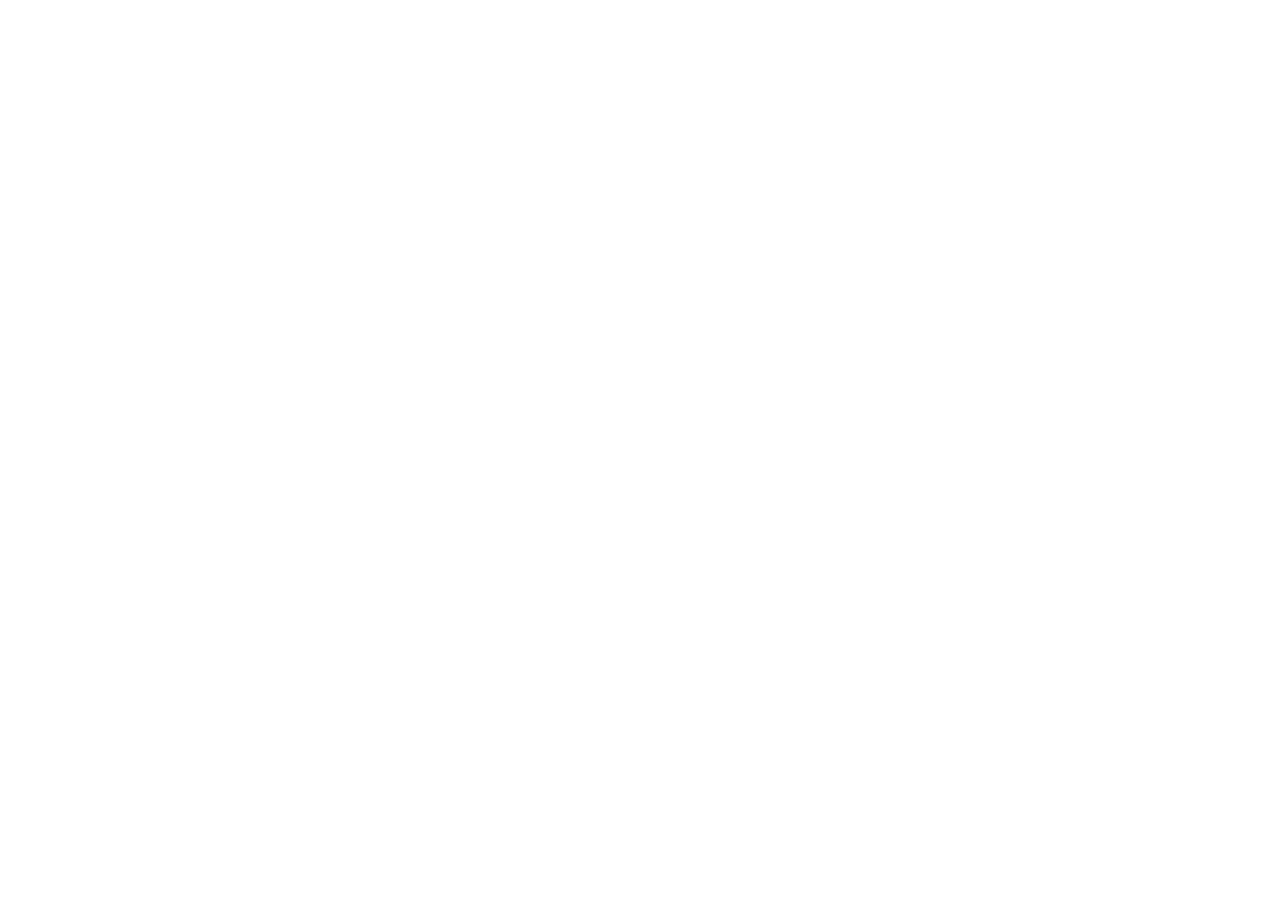
==== commit ad01b0ac: "google appeareance" ====
--- a/index.html
+++ b/index.html
@@ -1,10 +1,172 @@
 <!DOCTYPE html>
-<html lang="en">
+<html lang="en" prefix="og: https://ogp.me/ns#">
 <head>
   <meta charset="UTF-8"/>
   <meta name="viewport" content="width=device-width, initial-scale=1.0"/>
-  <meta name="description" content="Ajogunba Herbal Remedy Clinic Ltd. — Home of Natural Medicine. Trusted herbal healing for over 10 years. Ibadan, Oyo State, Nigeria."/>
-  <title>Ajogunba Herbal Remedy Clinic Ltd. — Home of Natural Medicine</title>
+
+  <!-- PRIMARY SEO -->
+  <title>Ajogunba Herbal Remedy Clinic Ltd. | Natural Medicine Ibadan, Oyo State</title>
+  <meta name="description" content="Ajogunba Herbal Remedy Clinic Ltd. — Home of Natural Medicine in Ibadan, Oyo State. Trusted herbal treatments for diabetes, fibroids, sciatica, hepatitis B, high blood pressure, PCOS, erectile dysfunction, fatty liver and 27+ conditions. Over 10 years of proven results. Worldwide shipping to Canada, Australia, UK and USA. Call 07047362000."/>
+  <meta name="keywords" content="herbal clinic Ibadan, herbal remedy Ibadan, natural medicine Ibadan, herbal clinic Oyo State, herbal doctor Ibadan, herbal treatment Nigeria, best herbal clinic Nigeria, cure for diabetes Ibadan, herbal cure diabetes Nigeria, herbal remedy for fibroids, fibroid treatment Ibadan, hepatitis B herbal cure Nigeria, high blood pressure herbal remedy, hypertension cure Nigeria, sciatica herbal treatment Nigeria, lower back pain remedy Ibadan, herbal cure erectile dysfunction Nigeria, PCOS herbal treatment Nigeria, fatty liver herbal remedy, sleep disorder herbal cure, arthritis herbal remedy Nigeria, kidney stone herbal treatment, herbal cure for ulcer Nigeria, staphylococcus herbal treatment, typhoid herbal remedy Ibadan, asthma herbal cure Nigeria, herbal clinic near me Ibadan, natural medicine Ologuneru, herbal products Nigeria shipping, herbal medicine shipped abroad, herbal remedy Canada Nigeria, herbal products Australia Nigeria, Ajogunba herbal clinic, Ajogunba remedy clinic, home of natural medicine Ibadan, Ologuneru road herbal clinic, traditional medicine Ibadan, holistic healing Ibadan Nigeria"/>
+  <meta name="author"       content="Ajogunba Herbal Remedy Clinic Ltd."/>
+  <meta name="robots"       content="index, follow, max-snippet:-1, max-image-preview:large, max-video-preview:-1"/>
+  <meta name="revisit-after" content="7 days"/>
+  <meta name="language"     content="English"/>
+  <meta name="geo.region"   content="NG-OY"/>
+  <meta name="geo.placename" content="Ibadan, Oyo State, Nigeria"/>
+  <meta name="geo.position"  content="7.3775;3.9470"/>
+  <meta name="ICBM"          content="7.3775, 3.9470"/>
+  <link rel="canonical" href="https://www.ajogunbaherbalclinic.com/"/>
+
+  <!-- OPEN GRAPH (Facebook, WhatsApp, LinkedIn previews) -->
+  <meta property="og:type"        content="website"/>
+  <meta property="og:locale"      content="en_NG"/>
+  <meta property="og:site_name"   content="Ajogunba Herbal Remedy Clinic Ltd."/>
+  <meta property="og:title"       content="Ajogunba Herbal Remedy Clinic | Natural Medicine Ibadan"/>
+  <meta property="og:description" content="Trusted herbal healing for 10+ years. We treat diabetes, fibroids, sciatica, hepatitis B, PCOS, fatty liver and 27+ conditions naturally. Located in Ibadan, Oyo State. Worldwide shipping available."/>
+  <meta property="og:url"         content="https://www.ajogunbaherbalclinic.com/"/>
+  <meta property="og:image"       content="https://www.ajogunbaherbalclinic.com/images/hero.jpg"/>
+  <meta property="og:image:width"  content="1200"/>
+  <meta property="og:image:height" content="630"/>
+  <meta property="og:image:alt"    content="Ajogunba Herbal Remedy Clinic — Home of Natural Medicine, Ibadan"/>
+
+  <!-- TWITTER / X CARD -->
+  <meta name="twitter:card"        content="summary_large_image"/>
+  <meta name="twitter:title"       content="Ajogunba Herbal Remedy Clinic | Natural Medicine Ibadan"/>
+  <meta name="twitter:description" content="Trusted herbal healing for 10+ years in Ibadan, Nigeria. Treating diabetes, fibroids, sciatica, PCOS and 27+ conditions naturally. Ships worldwide."/>
+  <meta name="twitter:image"       content="https://www.ajogunbaherbalclinic.com/images/hero.jpg"/>
+
+  <!-- SCHEMA MARKUP: Medical Clinic -->
+  <script type="application/ld+json">
+  {
+    "@context": "https://schema.org",
+    "@type": "MedicalClinic",
+    "name": "Ajogunba Herbal Remedy Clinic Ltd.",
+    "alternateName": ["Ajogunba Remedy Clinic", "Ajogunba Herbal Clinic"],
+    "description": "Ajogunba Herbal Remedy Clinic Ltd. is a registered natural medicine clinic in Ibadan, Oyo State, Nigeria. With over 10 years of experience, we provide herbal treatments for 27+ conditions including diabetes, fibroids, hepatitis B, sciatica, PCOS, fatty liver, erectile dysfunction, high blood pressure and more. Our products are shipped worldwide to Canada, Australia, the UK and the USA.",
+    "url": "https://www.ajogunbaherbalclinic.com",
+    "logo": "https://www.ajogunbaherbalclinic.com/images/logo.jpg",
+    "image": "https://www.ajogunbaherbalclinic.com/images/hero.jpg",
+    "telephone": ["+2347047362000", "+2347047352000"],
+    "email": "Ajogunbaremedyherbalclinic@gmail.com",
+    "foundingDate": "2014",
+    "slogan": "Home of Natural Medicine",
+    "address": {
+      "@type": "PostalAddress",
+      "streetAddress": "Tobi Rentals Bus Stop, After Save and Serve Bridge, Ologuneru Road",
+      "addressLocality": "Ibadan",
+      "addressRegion": "Oyo State",
+      "addressCountry": "NG"
+    },
+    "geo": {
+      "@type": "GeoCoordinates",
+      "latitude": "7.3775",
+      "longitude": "3.9470"
+    },
+    "openingHoursSpecification": [
+      {
+        "@type": "OpeningHoursSpecification",
+        "dayOfWeek": ["Monday","Tuesday","Wednesday","Thursday","Friday","Saturday"],
+        "opens": "08:00",
+        "closes": "18:00"
+      }
+    ],
+    "areaServed": [
+      {"@type":"City","name":"Ibadan"},
+      {"@type":"State","name":"Oyo State"},
+      {"@type":"Country","name":"Nigeria"},
+      {"@type":"Country","name":"Canada"},
+      {"@type":"Country","name":"Australia"},
+      {"@type":"Country","name":"United Kingdom"},
+      {"@type":"Country","name":"United States"}
+    ],
+    "hasOfferCatalog": {
+      "@type": "OfferCatalog",
+      "name": "Herbal Treatments",
+      "itemListElement": [
+        {"@type":"Offer","itemOffered":{"@type":"MedicalTherapy","name":"Diabetes Herbal Treatment"}},
+        {"@type":"Offer","itemOffered":{"@type":"MedicalTherapy","name":"Fibroids Herbal Treatment"}},
+        {"@type":"Offer","itemOffered":{"@type":"MedicalTherapy","name":"Hepatitis B Herbal Treatment"}},
+        {"@type":"Offer","itemOffered":{"@type":"MedicalTherapy","name":"Sciatica Herbal Remedy"}},
+        {"@type":"Offer","itemOffered":{"@type":"MedicalTherapy","name":"High Blood Pressure Herbal Treatment"}},
+        {"@type":"Offer","itemOffered":{"@type":"MedicalTherapy","name":"PCOS Herbal Treatment"}},
+        {"@type":"Offer","itemOffered":{"@type":"MedicalTherapy","name":"Erectile Dysfunction Herbal Formula"}},
+        {"@type":"Offer","itemOffered":{"@type":"MedicalTherapy","name":"Fatty Liver Herbal Treatment"}},
+        {"@type":"Offer","itemOffered":{"@type":"MedicalTherapy","name":"Arthritis Herbal Remedy"}},
+        {"@type":"Offer","itemOffered":{"@type":"MedicalTherapy","name":"Kidney Stone Herbal Treatment"}},
+        {"@type":"Offer","itemOffered":{"@type":"MedicalTherapy","name":"Herbal Calcium Medicine"}},
+        {"@type":"Offer","itemOffered":{"@type":"MedicalTherapy","name":"Herbal Deworming Formula"}}
+      ]
+    },
+    "sameAs": ["https://wa.me/2347047362000"]
+  }
+  <\/script>
+
+  <!-- SCHEMA MARKUP: Local Business -->
+  <script type="application/ld+json">
+  {
+    "@context": "https://schema.org",
+    "@type": "LocalBusiness",
+    "name": "Ajogunba Herbal Remedy Clinic Ltd.",
+    "image": "https://www.ajogunbaherbalclinic.com/images/logo.jpg",
+    "telephone": "+2347047362000",
+    "address": {
+      "@type": "PostalAddress",
+      "streetAddress": "Tobi Rentals Bus Stop, After Save and Serve Bridge, Ologuneru Road",
+      "addressLocality": "Ibadan",
+      "addressRegion": "Oyo",
+      "addressCountry": "NG"
+    },
+    "geo": {
+      "@type": "GeoCoordinates",
+      "latitude": 7.3775,
+      "longitude": 3.9470
+    },
+    "url": "https://www.ajogunbaherbalclinic.com",
+    "openingHours": "Mo-Sa 08:00-18:00",
+    "priceRange": "NGN"
+  }
+  <\/script>
+
+  <!-- SCHEMA MARKUP: FAQ (appears as rich results on Google) -->
+  <script type="application/ld+json">
+  {
+    "@context": "https://schema.org",
+    "@type": "FAQPage",
+    "mainEntity": [
+      {
+        "@type": "Question",
+        "name": "Where is Ajogunba Herbal Remedy Clinic located?",
+        "acceptedAnswer": {"@type":"Answer","text":"We are located at Tobi Rentals Bus Stop, After Save and Serve Bridge, Ologuneru Road, Ibadan, Oyo State, Nigeria."}
+      },
+      {
+        "@type": "Question",
+        "name": "What conditions does Ajogunba Herbal Clinic treat?",
+        "acceptedAnswer": {"@type":"Answer","text":"We treat over 27 conditions naturally including diabetes, fibroids, hepatitis B, sciatica pain, high blood pressure, PCOS, erectile dysfunction, fatty liver, arthritis, kidney stones, ulcer, typhoid, asthma, stroke, staphylococcus, weight loss, hemorrhoids and many more using 100% natural herbal formulations."}
+      },
+      {
+        "@type": "Question",
+        "name": "Does Ajogunba Herbal Clinic ship products internationally?",
+        "acceptedAnswer": {"@type":"Answer","text":"Yes. We ship our herbal products worldwide via DHL Express. We have successfully shipped to Canada, Australia, the United Kingdom, and the United States."}
+      },
+      {
+        "@type": "Question",
+        "name": "How long has Ajogunba Herbal Remedy Clinic been in operation?",
+        "acceptedAnswer": {"@type":"Answer","text":"Ajogunba Herbal Remedy Clinic has been in existence for over 10 years, with herbal healing knowledge passed down from the founder's father."}
+      },
+      {
+        "@type": "Question",
+        "name": "How can I contact Ajogunba Herbal Clinic?",
+        "acceptedAnswer": {"@type":"Answer","text":"You can reach us by phone or WhatsApp on 07047362000 or 07047352000, or by email at Ajogunbaremedyherbalclinic@gmail.com. We are open Monday to Saturday, 8:00am to 6:00pm."}
+      },
+      {
+        "@type": "Question",
+        "name": "Is Ajogunba Herbal Clinic a registered clinic?",
+        "acceptedAnswer": {"@type":"Answer","text":"Yes. Ajogunba Herbal Remedy Clinic Ltd. is a registered business in Nigeria with registration number RC 7851995."}
+      }
+    ]
+  }
+  <\/script>
 
   <!--
   ╔══════════════════════════════════════════════════════════════════╗
@@ -1081,7 +1243,7 @@
   <div class="hero-dots"></div>
   <div class="hero-glow"></div>
 
-  <div class="hero-content" style="margin-top:35px;">
+  <div class="hero-content" style="margin-top:10px;">
     <!-- LEFT TEXT -->
     <div>
       <div class="hero-badge fade-up">🌿 &nbsp; Home of Natural Medicine</div>
@@ -1563,9 +1725,9 @@
           <div>
             <div class="contact-label">Phone</div>
             <div class="contact-value">
-              <span class="phone-trigger" onclick="openPhoneModal('+2347047362000')">+2347047362000</span>
+              <span class="phone-trigger" onclick="openPhoneModal('2347047362000')">07047362000</span>
               &nbsp;&nbsp;·&nbsp;&nbsp;
-              <span class="phone-trigger" onclick="openPhoneModal('+2347047352000')">+2347047352000</span>
+              <span class="phone-trigger" onclick="openPhoneModal('2347047352000')">07047352000</span>
             </div>
           </div>
         </div>
@@ -1710,7 +1872,7 @@
 ══════════════════════════════════════════════ -->
 <footer id="footer">
   <div class="footer-copy">
-    © 2026 <span>Ajogunba Herbal Remedy Clinic Ltd.</span> &nbsp;·&nbsp; RC 7851995 &nbsp;·&nbsp; All rights reserved.
+    © 2025 <span>Ajogunba Herbal Remedy Clinic Ltd.</span> &nbsp;·&nbsp; RC 7851995 &nbsp;·&nbsp; All rights reserved.
   </div>
   <div class="footer-brand">Home of Natural Medicine</div>
   <div class="footer-links">
@@ -1799,7 +1961,7 @@
       alert('Please fill in all fields before sending.');
       return;
     }
-    alert('Thank you for your message! We will get back to you shortly.\n\nAlternatively, call us:\n+2347047362000 · +2347047352000');
+    alert('Thank you for your message! We will get back to you shortly.\n\nAlternatively, call us:\n07047362000 · 07047352000');
     inputs.forEach(function (i) { i.value = ''; });
   }
 </script>
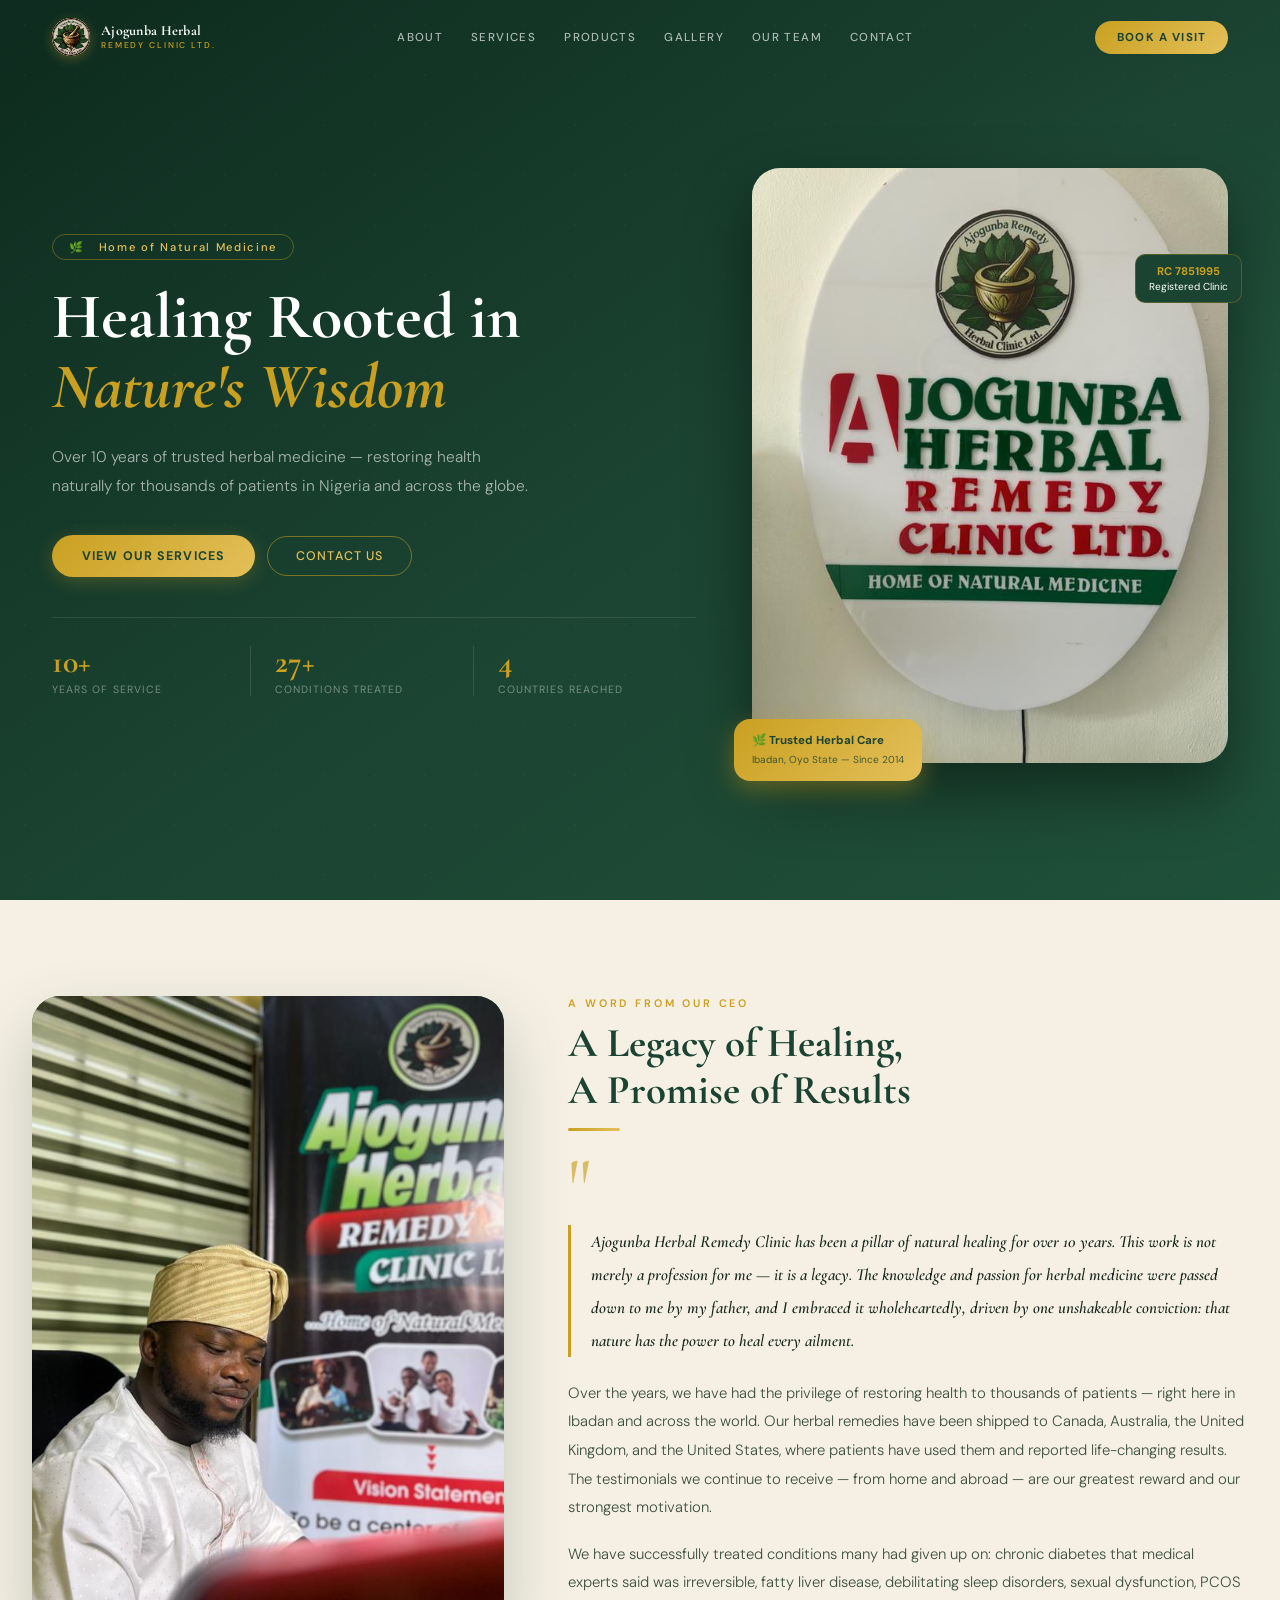
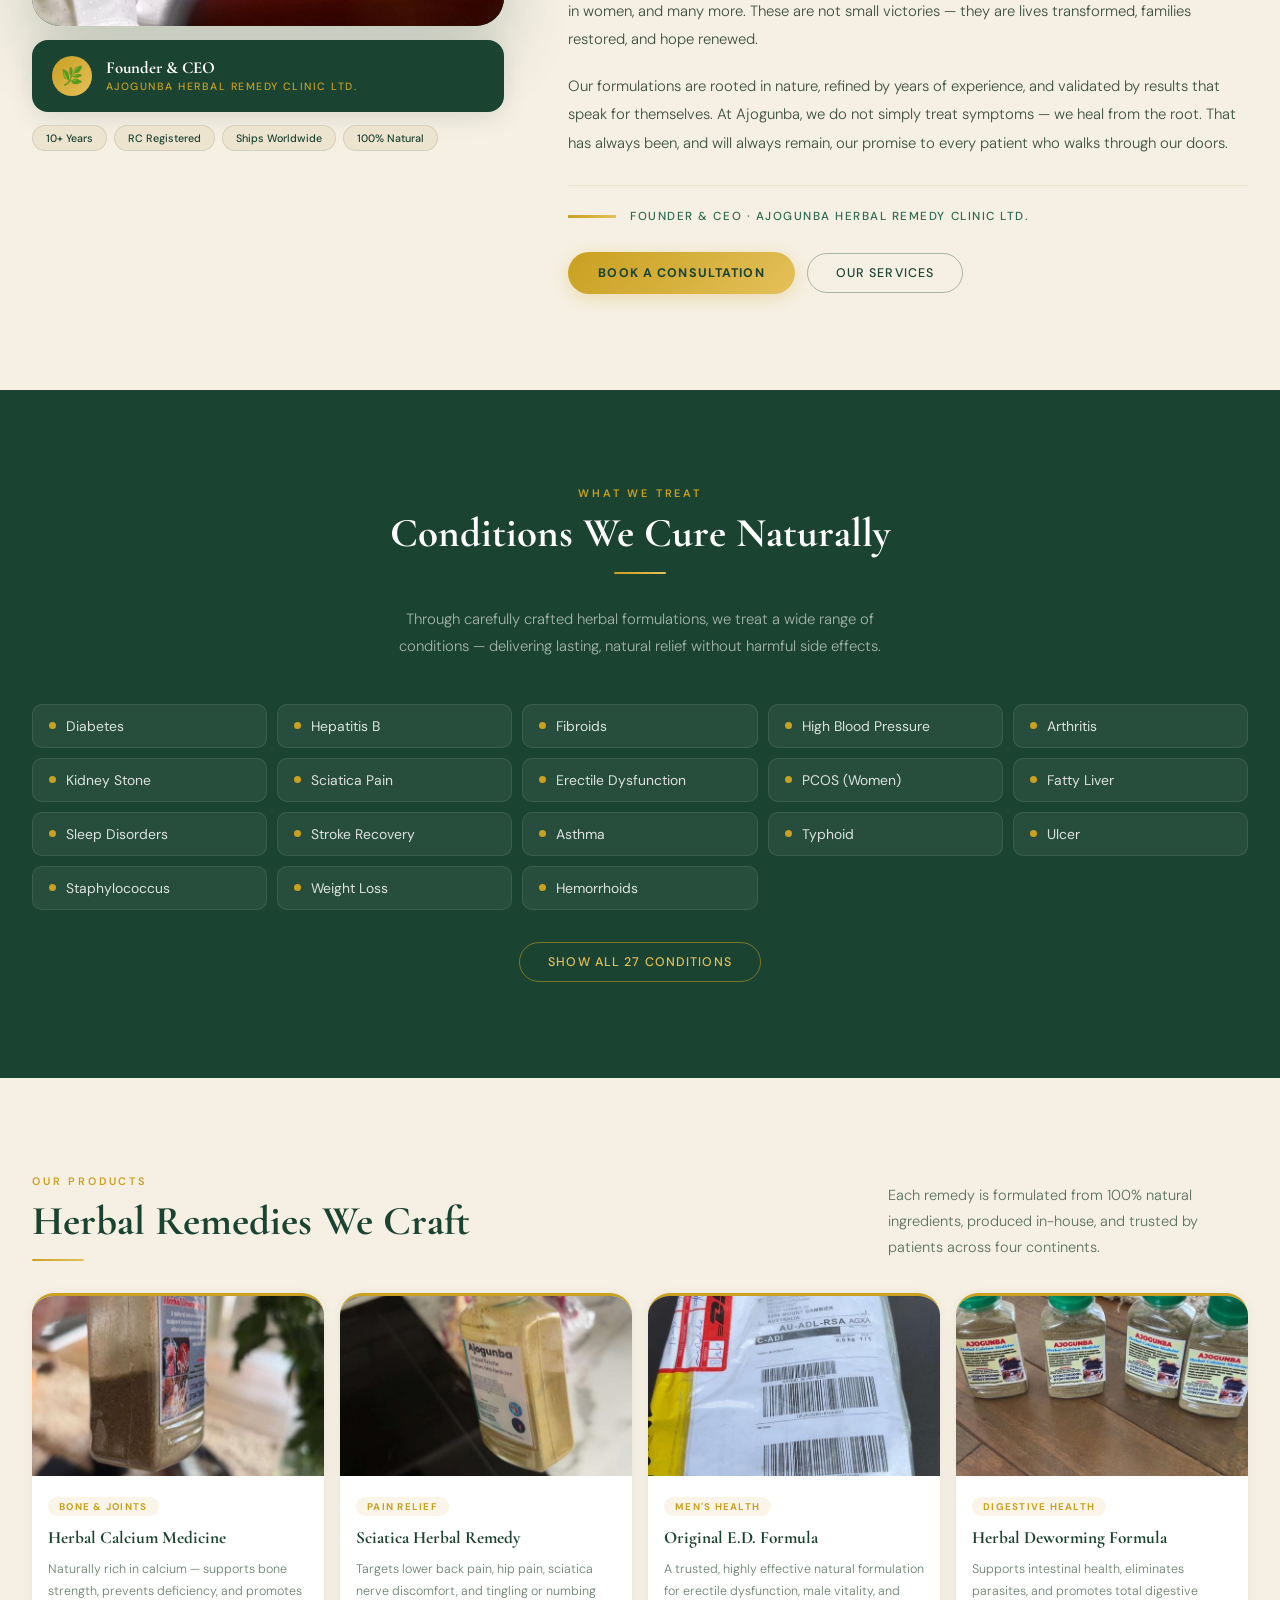
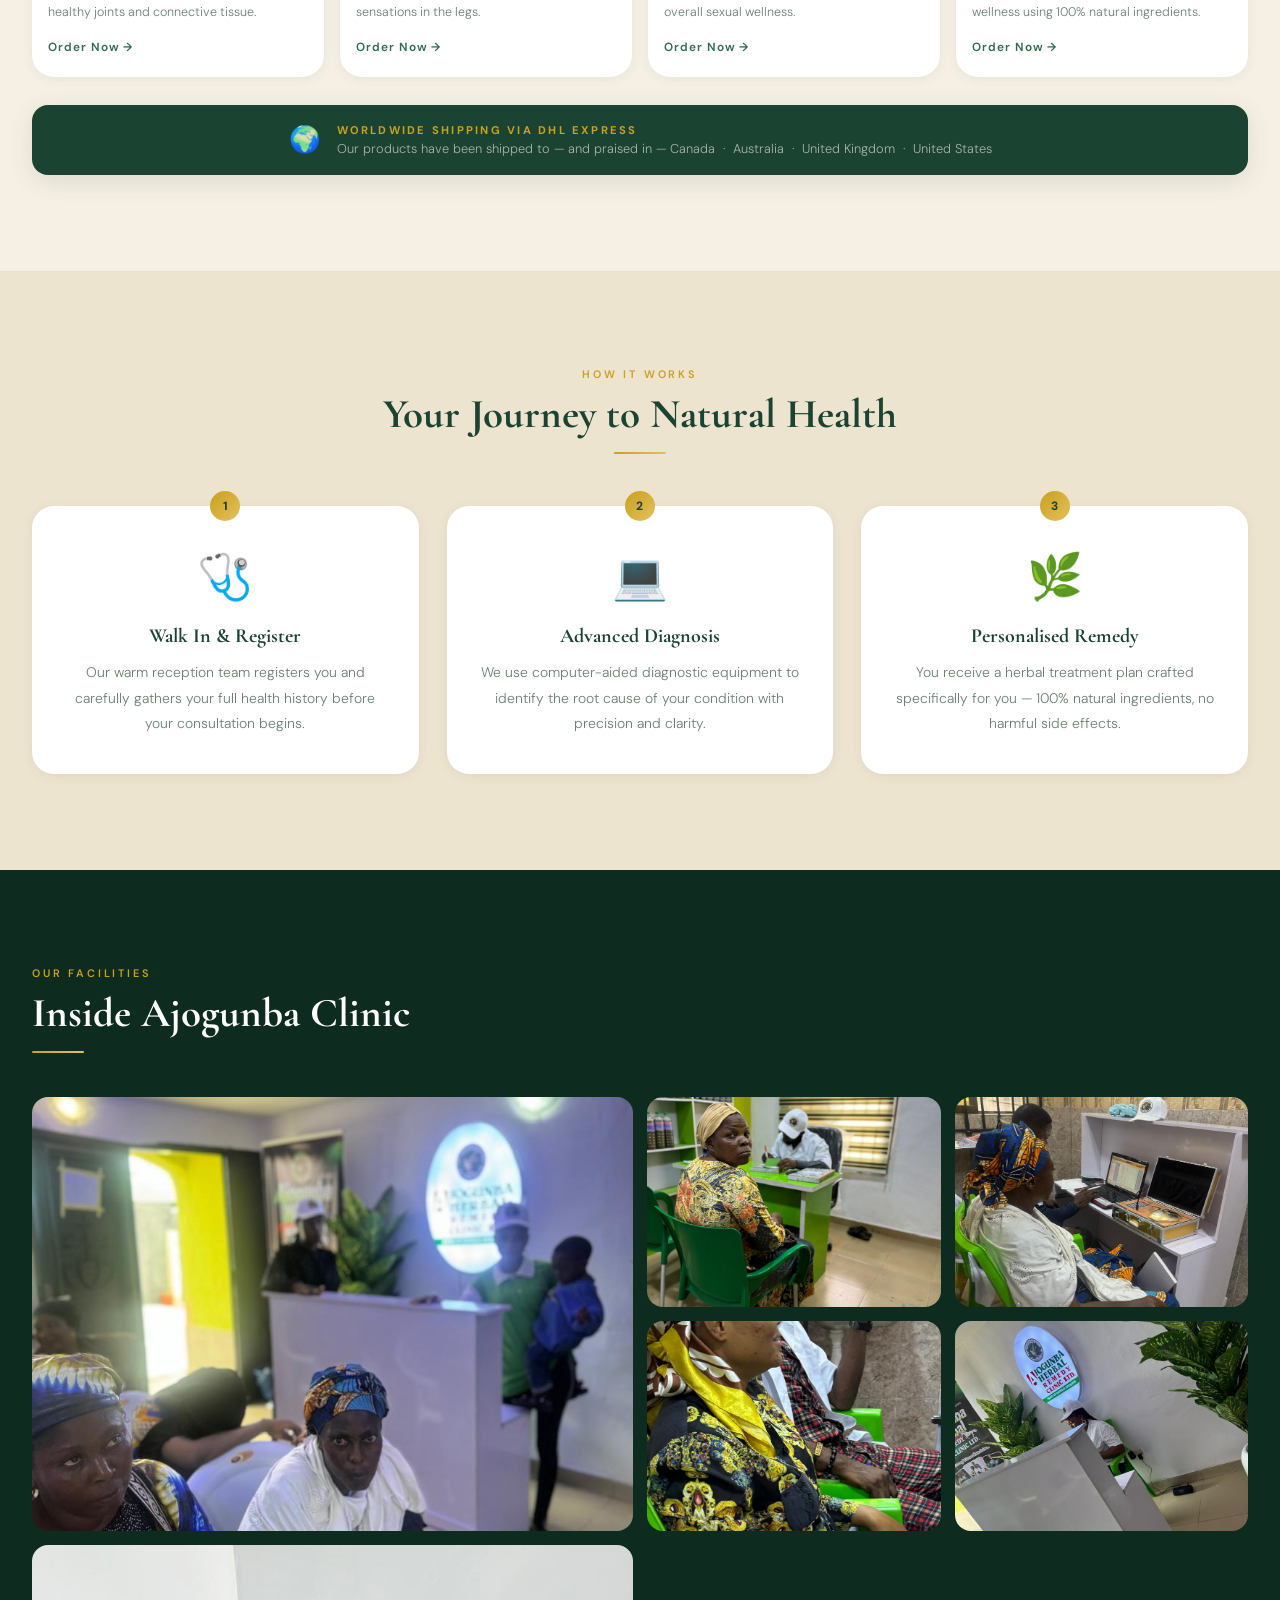
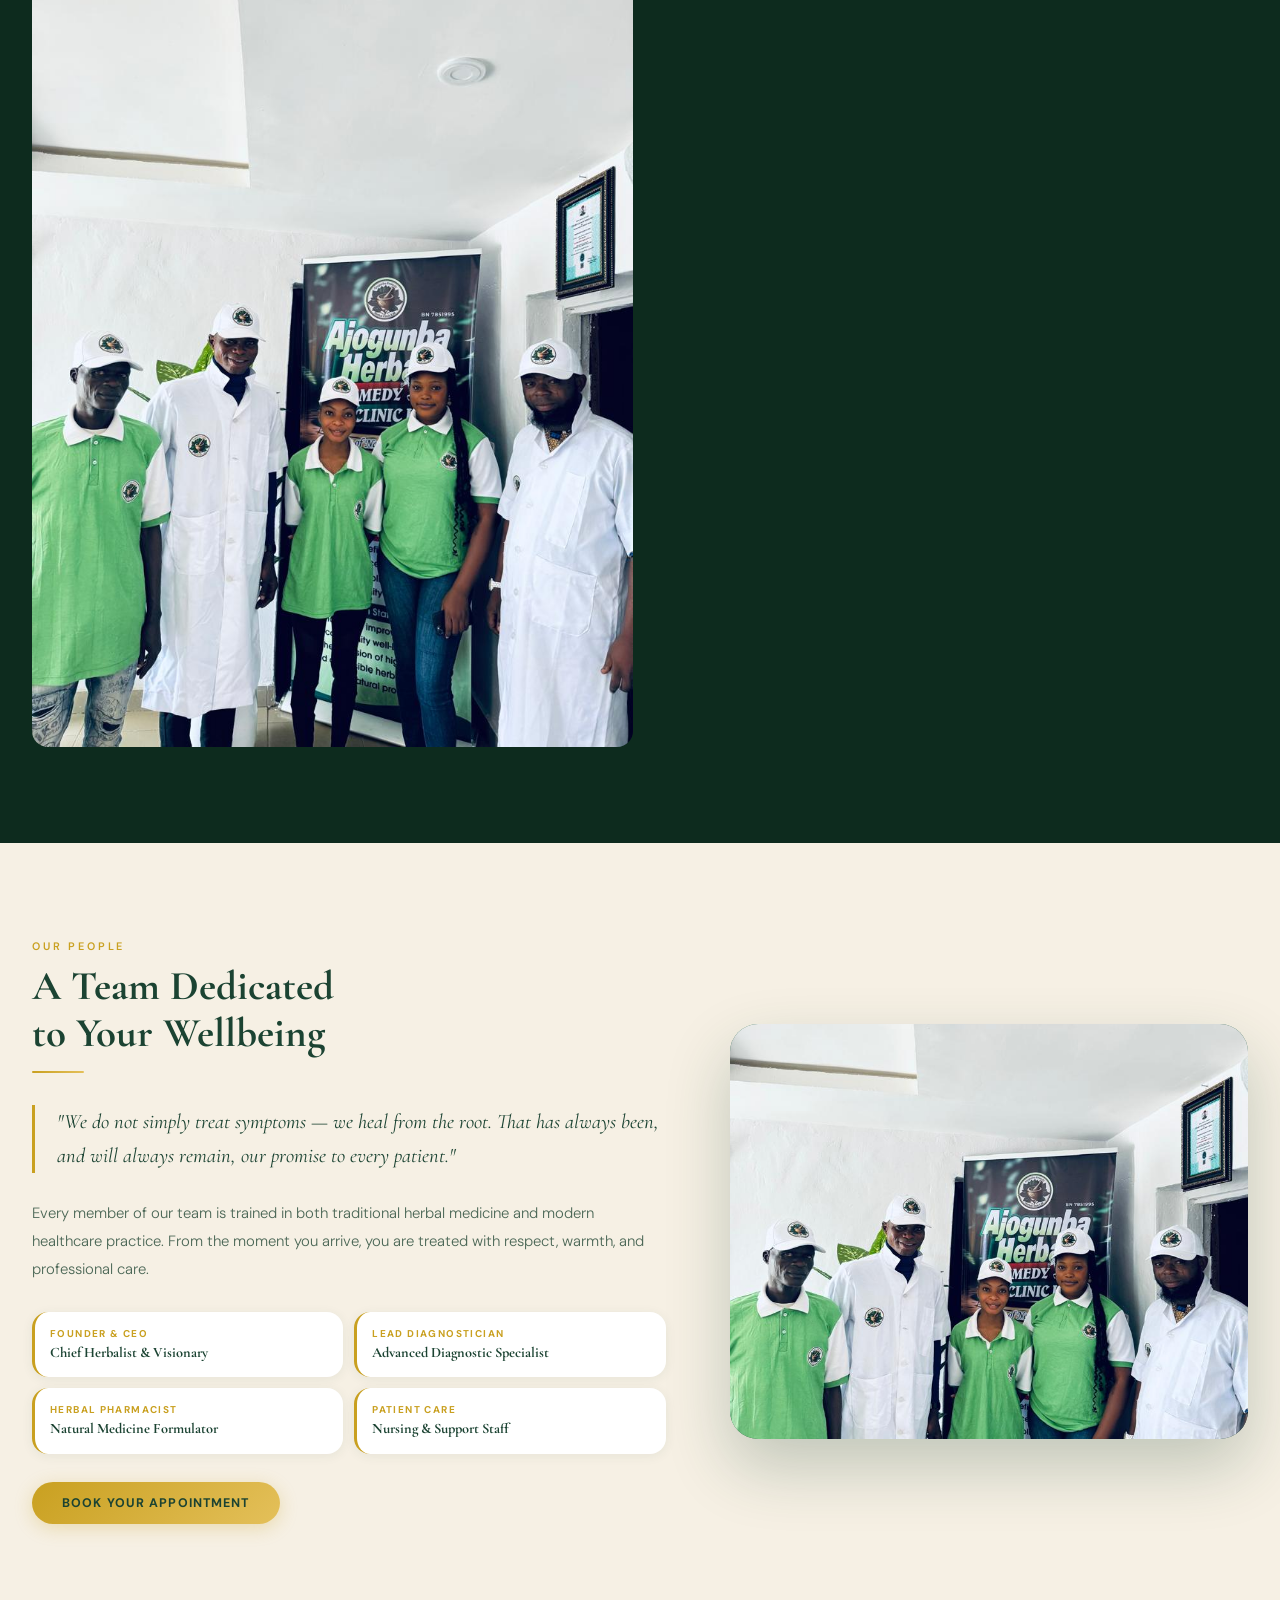
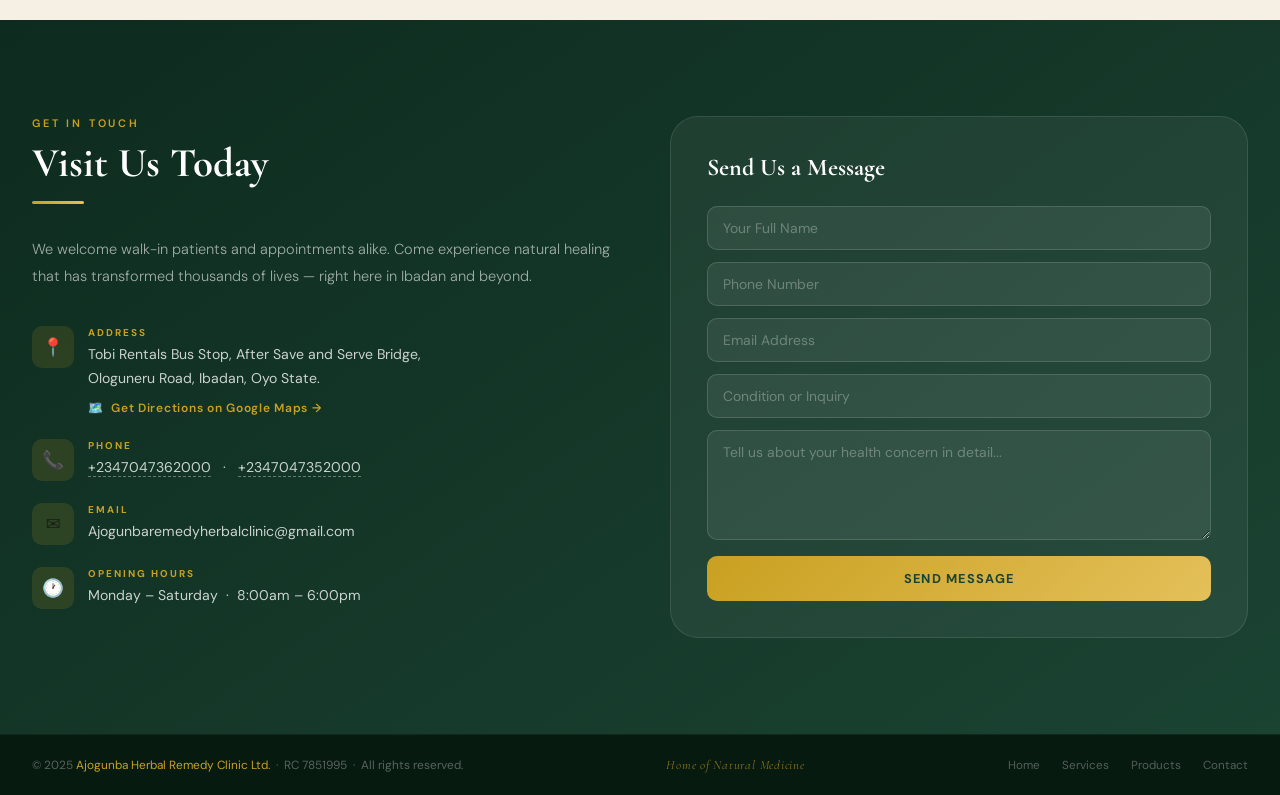
==== commit 2614efea: "google appearance" ====
--- a/index.html
+++ b/index.html
@@ -100,7 +100,7 @@
     },
     "sameAs": ["https://wa.me/2347047362000"]
   }
-  <\/script>
+  </script>
 
   <!-- SCHEMA MARKUP: Local Business -->
   <script type="application/ld+json">
@@ -126,7 +126,7 @@
     "openingHours": "Mo-Sa 08:00-18:00",
     "priceRange": "NGN"
   }
-  <\/script>
+  </script>
 
   <!-- SCHEMA MARKUP: FAQ (appears as rich results on Google) -->
   <script type="application/ld+json">
@@ -166,7 +166,7 @@
       }
     ]
   }
-  <\/script>
+  </script>
 
   <!--
   ╔══════════════════════════════════════════════════════════════════╗
@@ -1243,7 +1243,7 @@
   <div class="hero-dots"></div>
   <div class="hero-glow"></div>
 
-  <div class="hero-content" style="margin-top:10px;">
+  <div class="hero-content" style="margin-top:30px;">
     <!-- LEFT TEXT -->
     <div>
       <div class="hero-badge fade-up">🌿 &nbsp; Home of Natural Medicine</div>
@@ -1725,9 +1725,9 @@
           <div>
             <div class="contact-label">Phone</div>
             <div class="contact-value">
-              <span class="phone-trigger" onclick="openPhoneModal('2347047362000')">07047362000</span>
+              <span class="phone-trigger" onclick="openPhoneModal('+2347047362000')">+2347047362000</span>
               &nbsp;&nbsp;·&nbsp;&nbsp;
-              <span class="phone-trigger" onclick="openPhoneModal('2347047352000')">07047352000</span>
+              <span class="phone-trigger" onclick="openPhoneModal('+2347047352000')">+2347047352000</span>
             </div>
           </div>
         </div>
@@ -1961,7 +1961,7 @@
       alert('Please fill in all fields before sending.');
       return;
     }
-    alert('Thank you for your message! We will get back to you shortly.\n\nAlternatively, call us:\n07047362000 · 07047352000');
+    alert('Thank you for your message! We will get back to you shortly.\n\nAlternatively, call us:\n+2347047362000 · +2347047352000');
     inputs.forEach(function (i) { i.value = ''; });
   }
 </script>
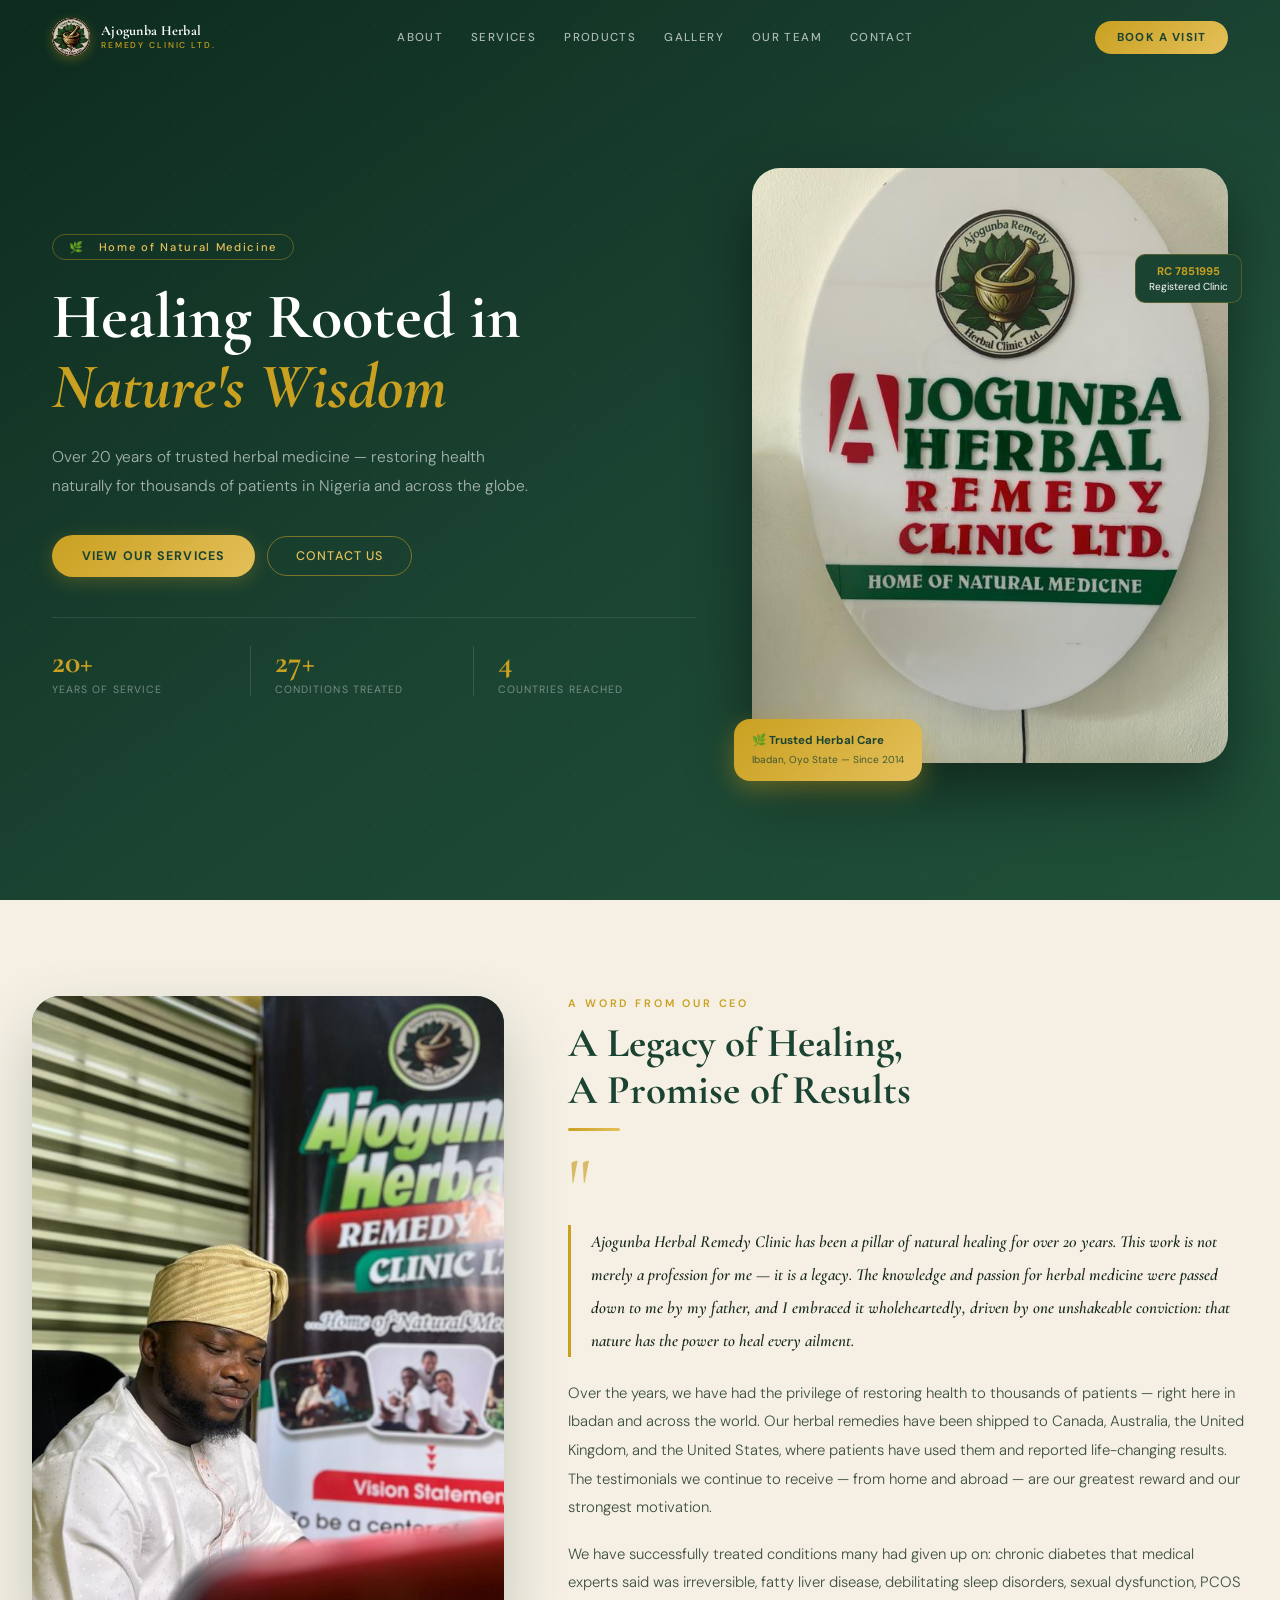
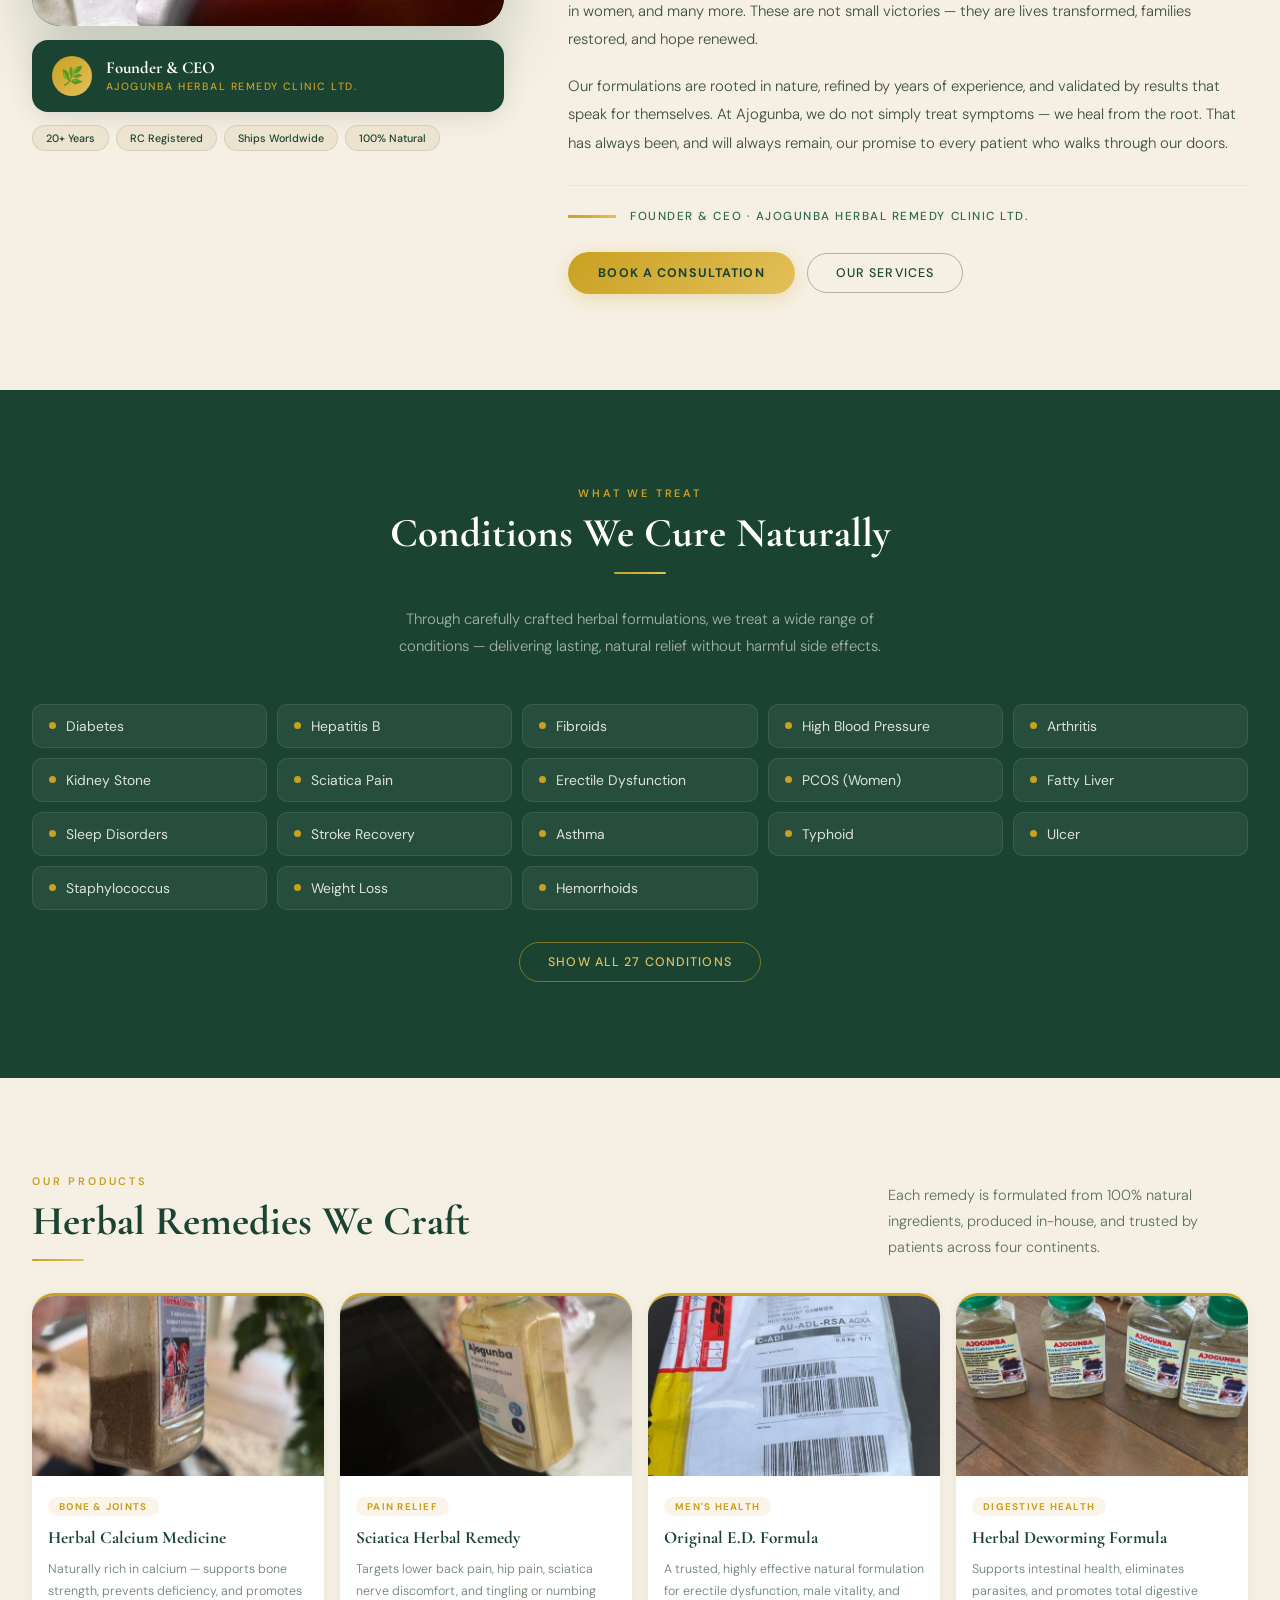
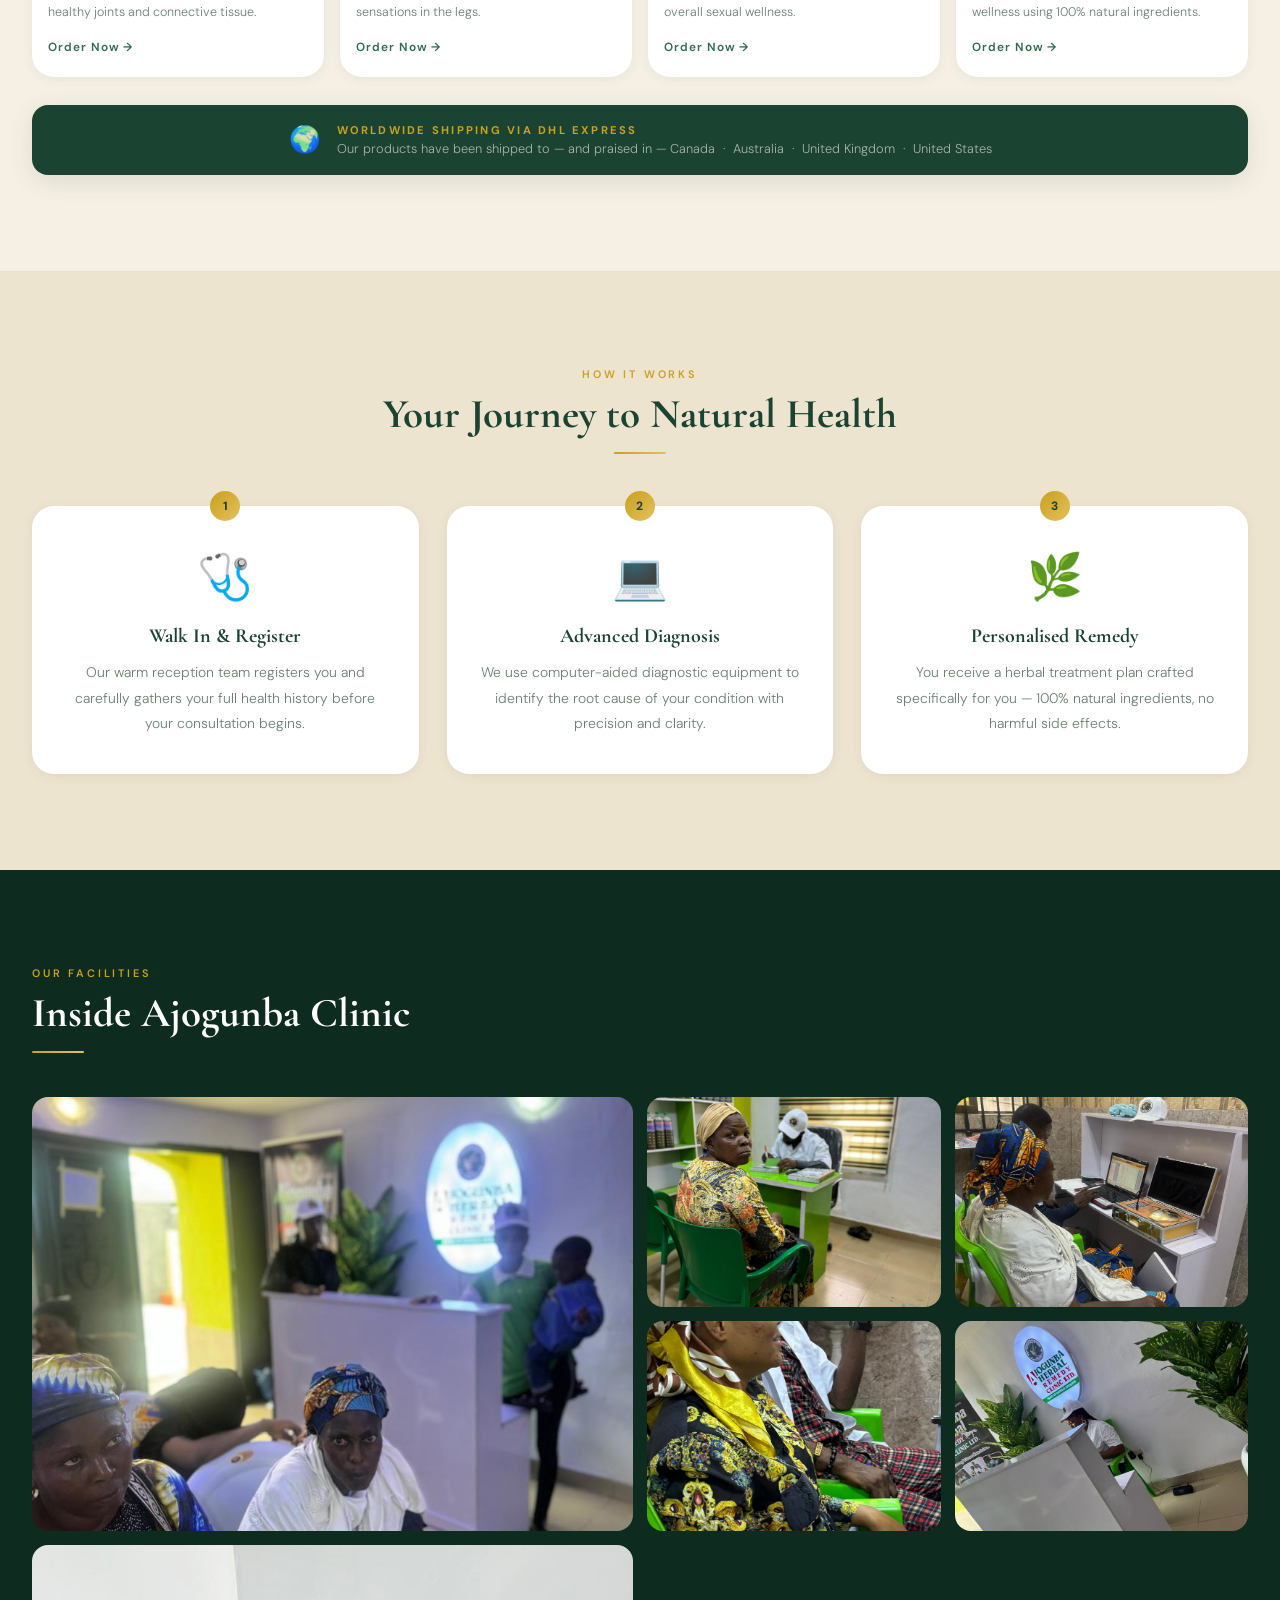
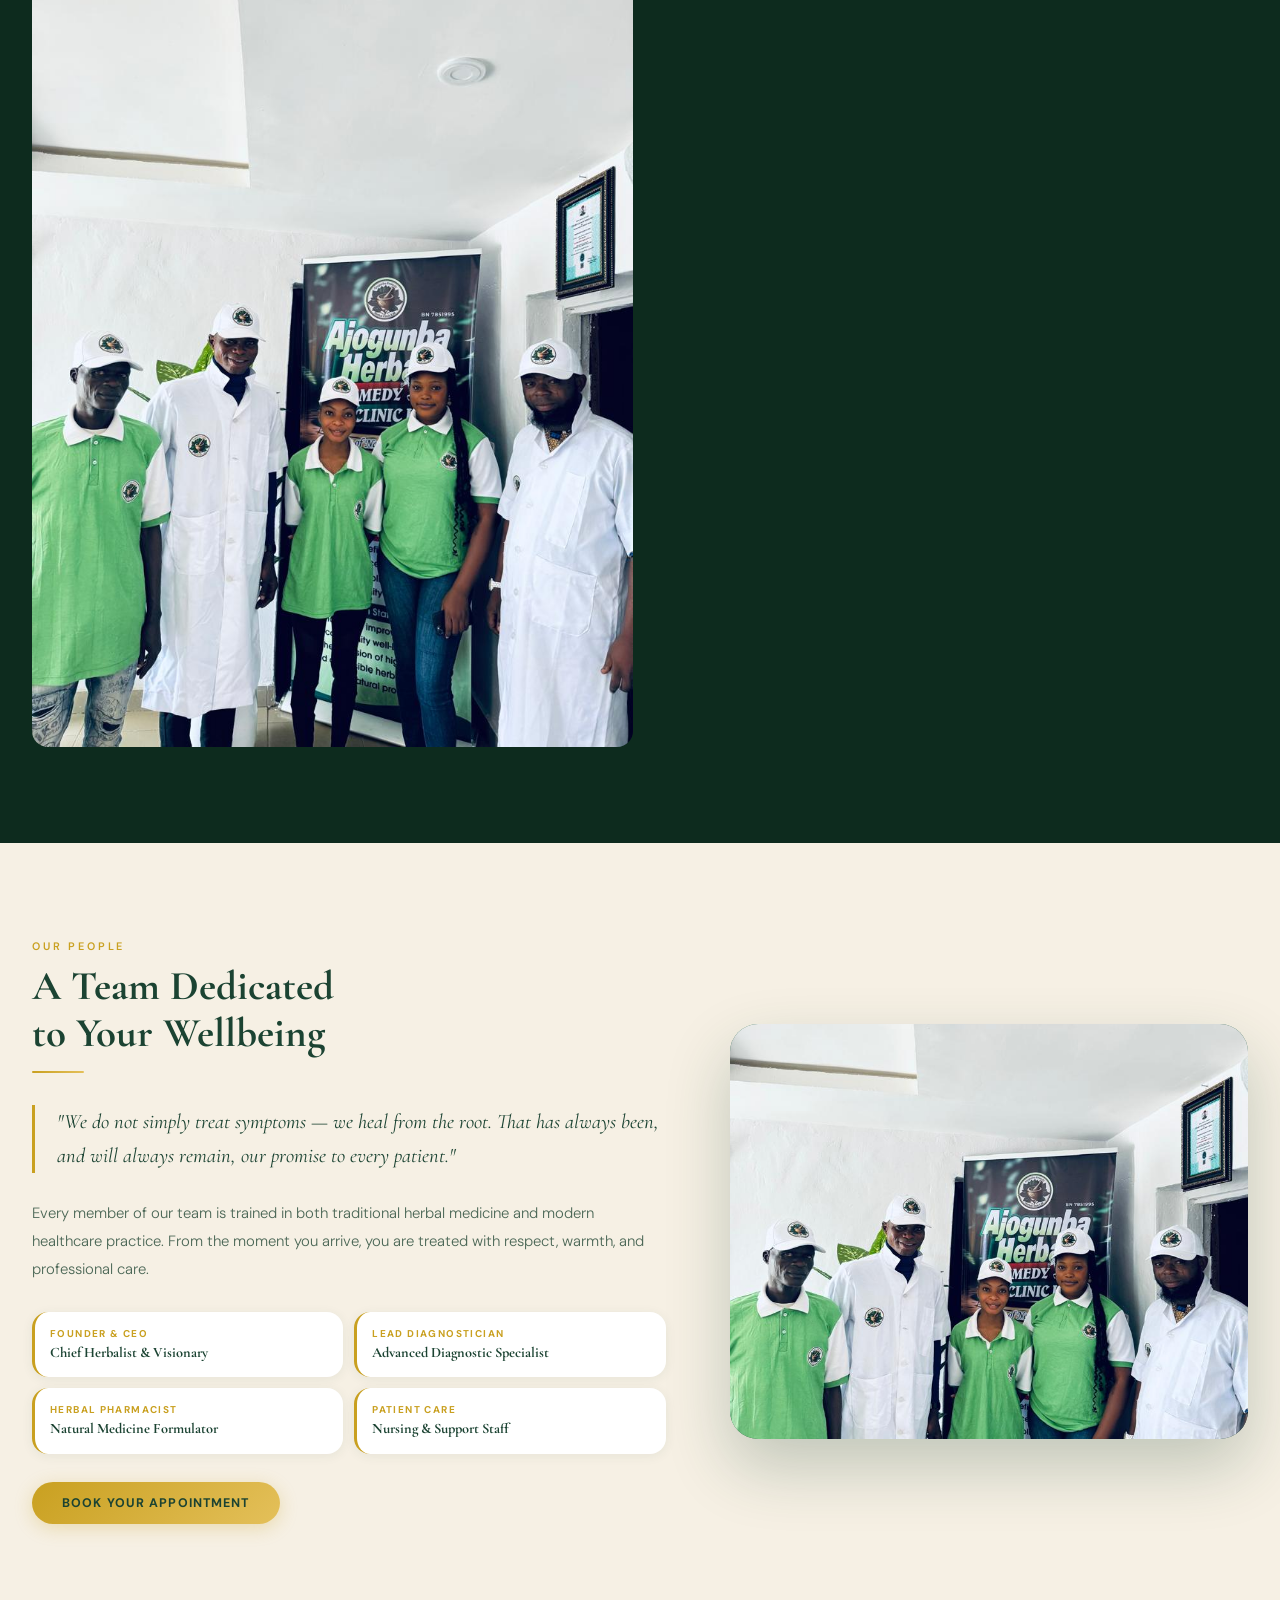
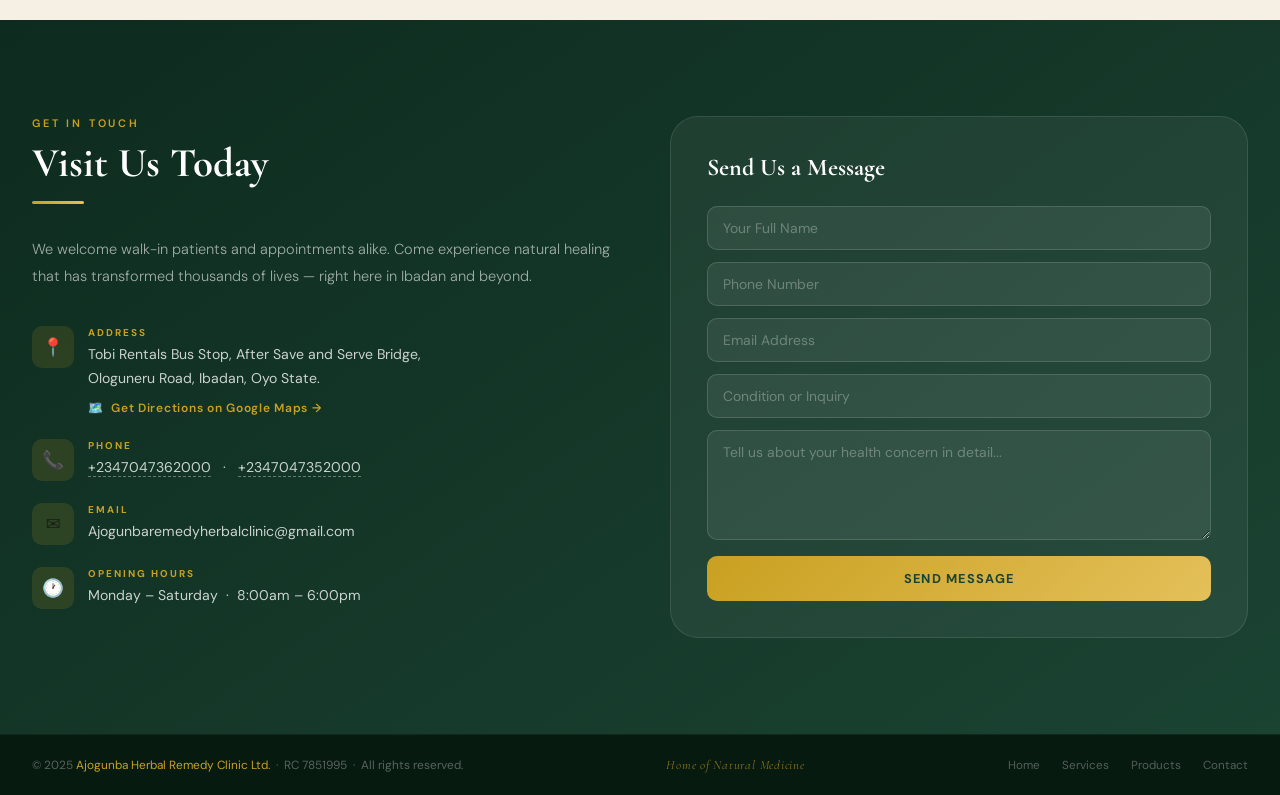
==== commit f0ff83c5: "update map" ====
--- a/index.html
+++ b/index.html
@@ -1254,7 +1254,7 @@
       </h1>
 
       <p class="hero-sub fade-up delay-2">
-        Over 10 years of trusted herbal medicine — restoring health naturally for thousands of patients in Nigeria and across the globe.
+        Over 20 years of trusted herbal medicine — restoring health naturally for thousands of patients in Nigeria and across the globe.
       </p>
 
       <div class="btn-row fade-up delay-3">
@@ -1264,7 +1264,7 @@
 
       <div class="hero-stats fade-up delay-4">
         <div class="hero-stat">
-          <div class="hero-stat-num">10+</div>
+          <div class="hero-stat-num">20+</div>
           <div class="hero-stat-lbl">Years of Service</div>
         </div>
         <div class="hero-stat">
@@ -1322,7 +1322,7 @@
         </div>
 
         <div class="ceo-trust-pills">
-          <span class="pill">10+ Years</span>
+          <span class="pill">20+ Years</span>
           <span class="pill">RC Registered</span>
           <span class="pill">Ships Worldwide</span>
           <span class="pill">100% Natural</span>
@@ -1339,7 +1339,7 @@
 
         <!-- Paragraph 1 — opening, italic, bold -->
         <p class="ceo-para-1">
-          Ajogunba Herbal Remedy Clinic has been a pillar of natural healing for over 10 years. This work is not merely a profession for me — it is a legacy. The knowledge and passion for herbal medicine were passed down to me by my father, and I embraced it wholeheartedly, driven by one unshakeable conviction: that nature has the power to heal every ailment.
+          Ajogunba Herbal Remedy Clinic has been a pillar of natural healing for over 20 years. This work is not merely a profession for me — it is a legacy. The knowledge and passion for herbal medicine were passed down to me by my father, and I embraced it wholeheartedly, driven by one unshakeable conviction: that nature has the power to heal every ailment.
         </p>
 
         <!-- Paragraph 2 -->
@@ -1706,7 +1706,7 @@
               Tobi Rentals Bus Stop, After Save and Serve Bridge,<br/>
               Ologuneru Road, Ibadan, Oyo State.
             </div>
-            <a href="https://www.google.com/maps/search/?api=1&query=Tobi+Rentals+Bus+Stop+Ologuneru+Road+Ibadan+Oyo+State+Nigeria"
+            <a href="https://www.google.com/maps/search/?api=1&query=7.4180920, 3.8497610"
                target="_blank"
                rel="noopener noreferrer"
                style="display:inline-flex; align-items:center; gap:6px;
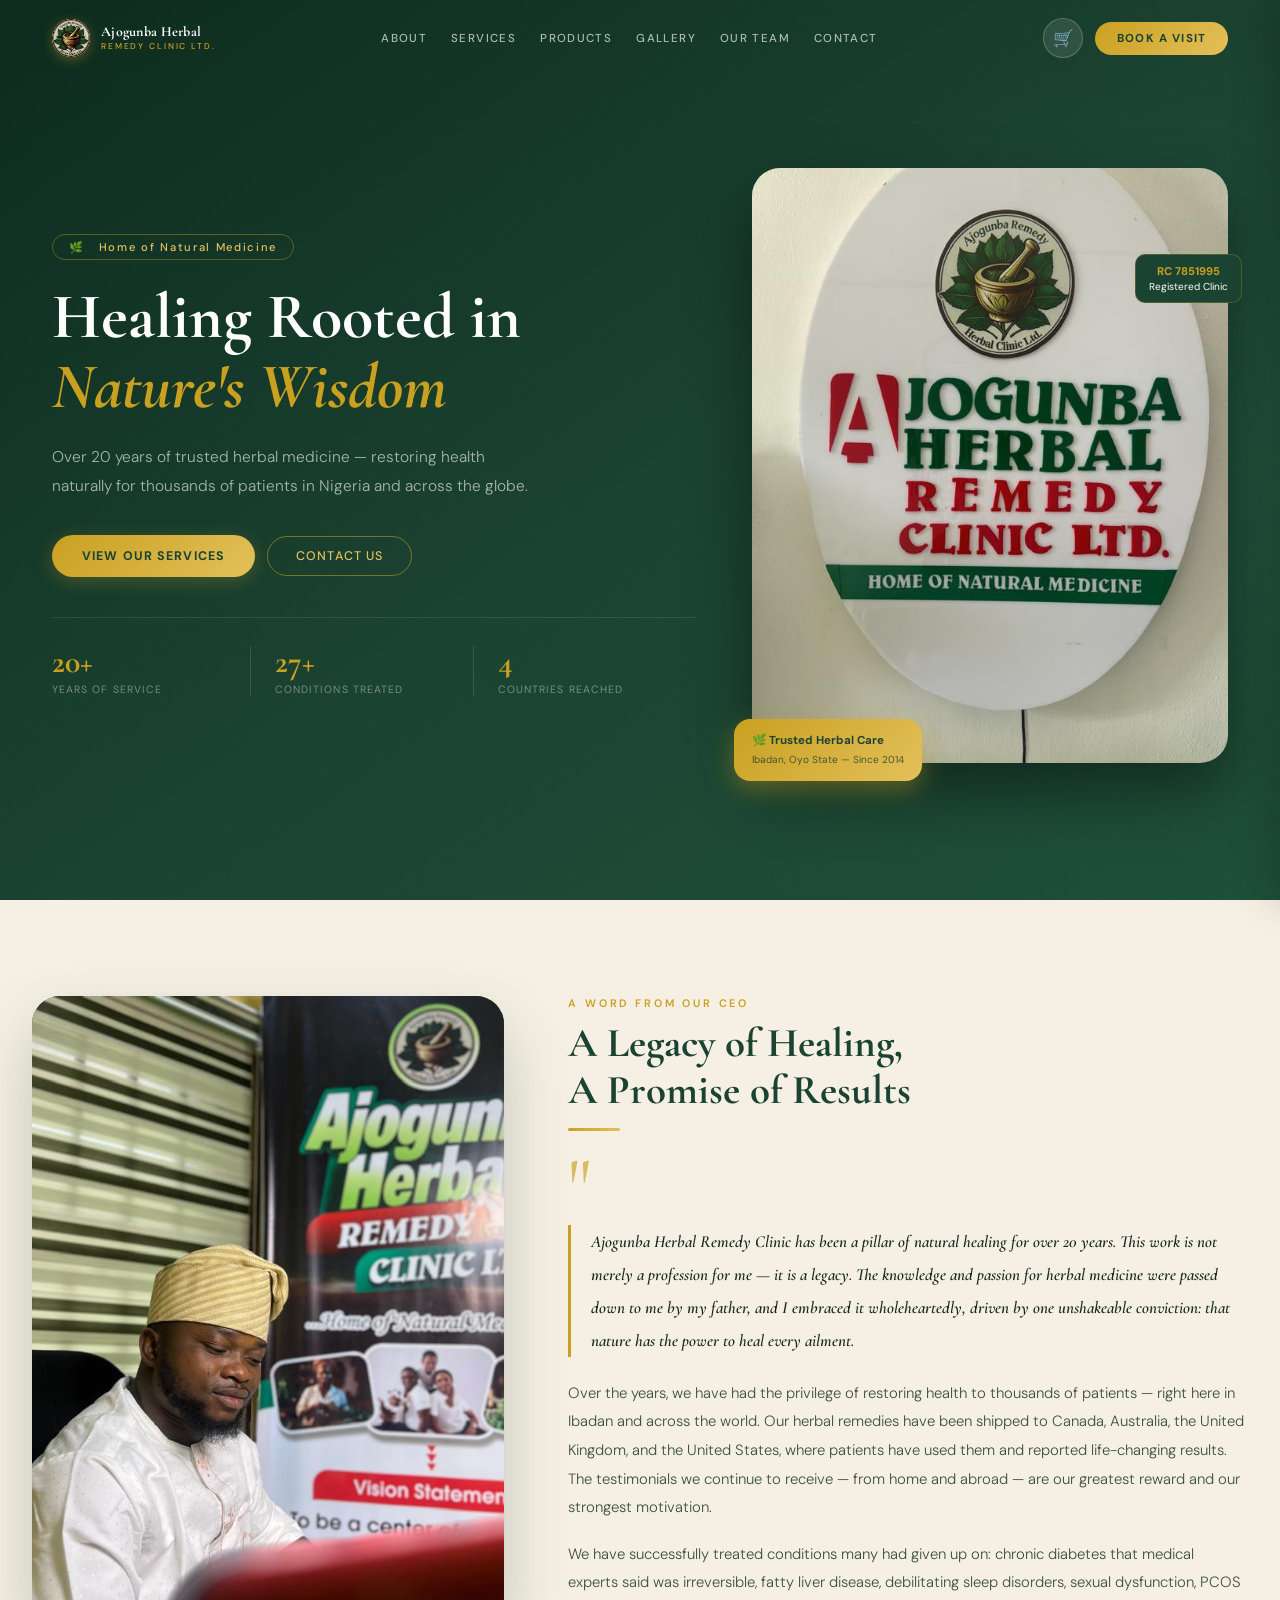
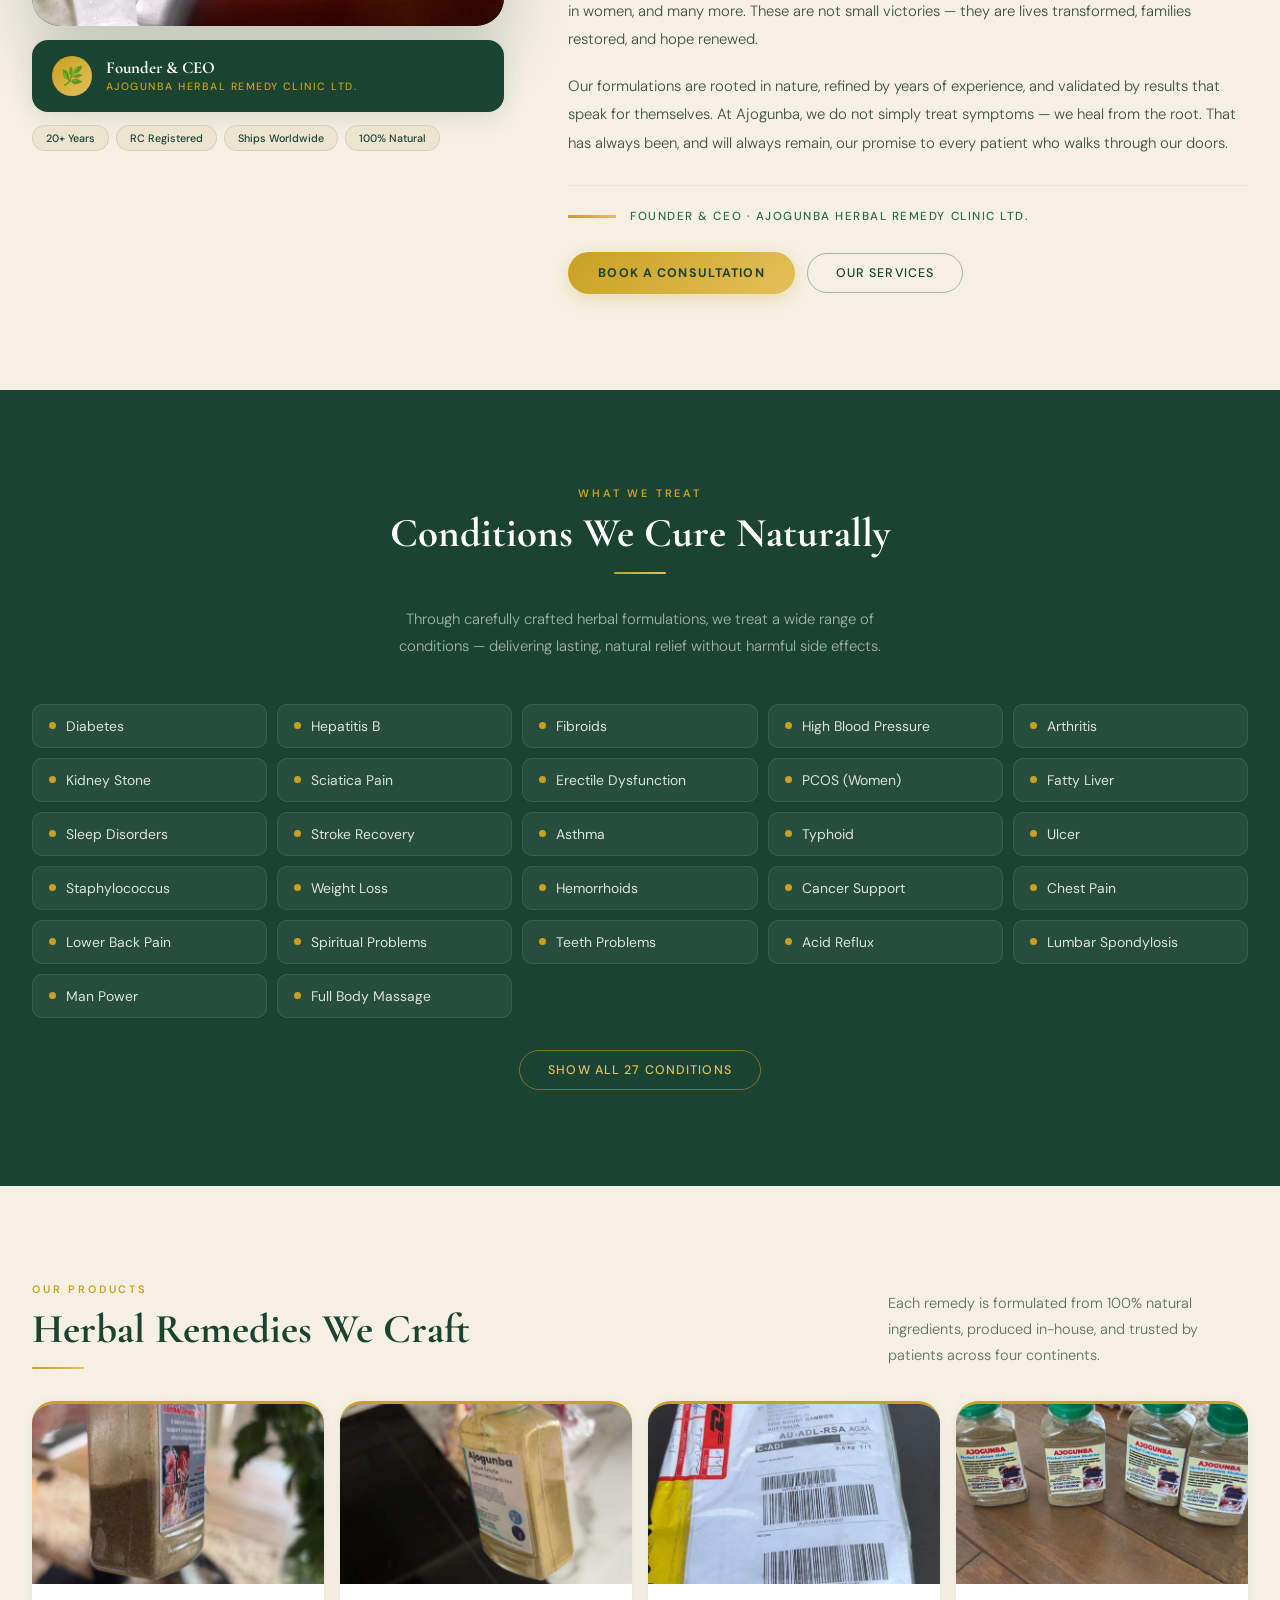
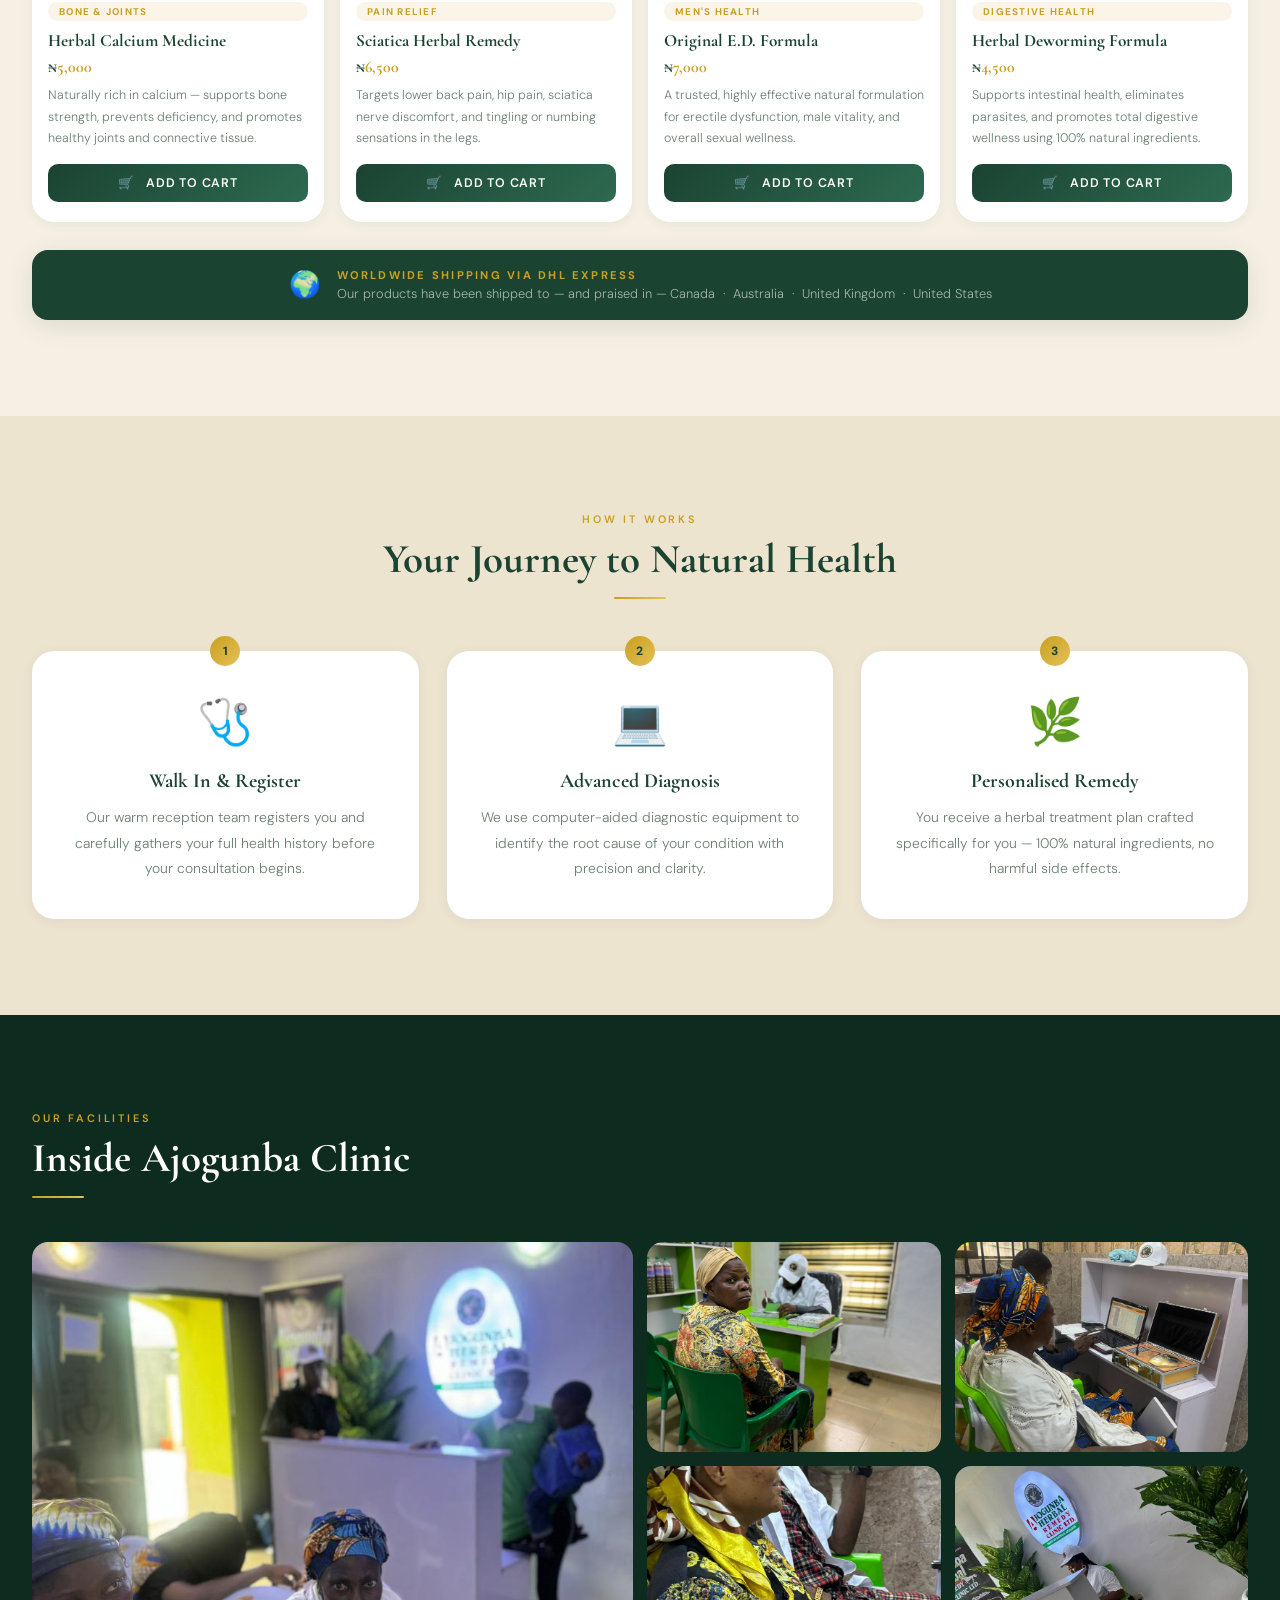
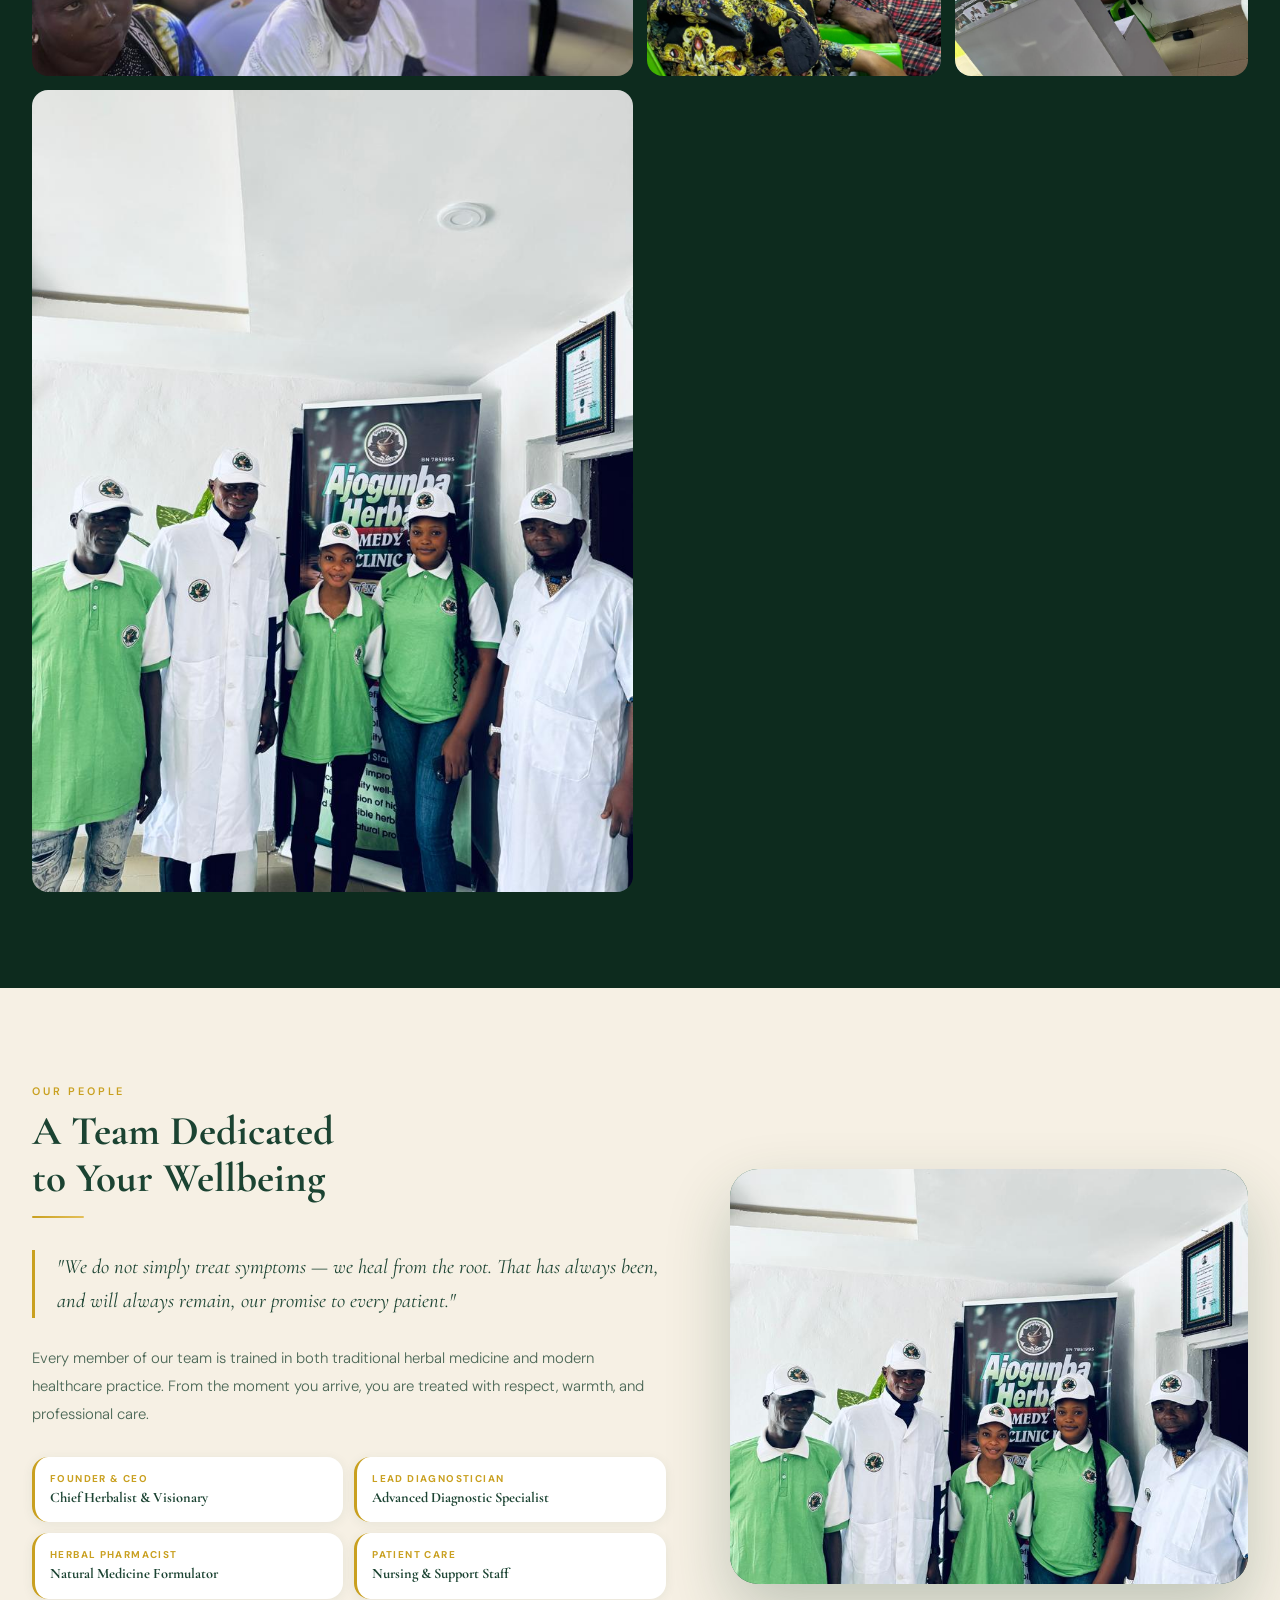
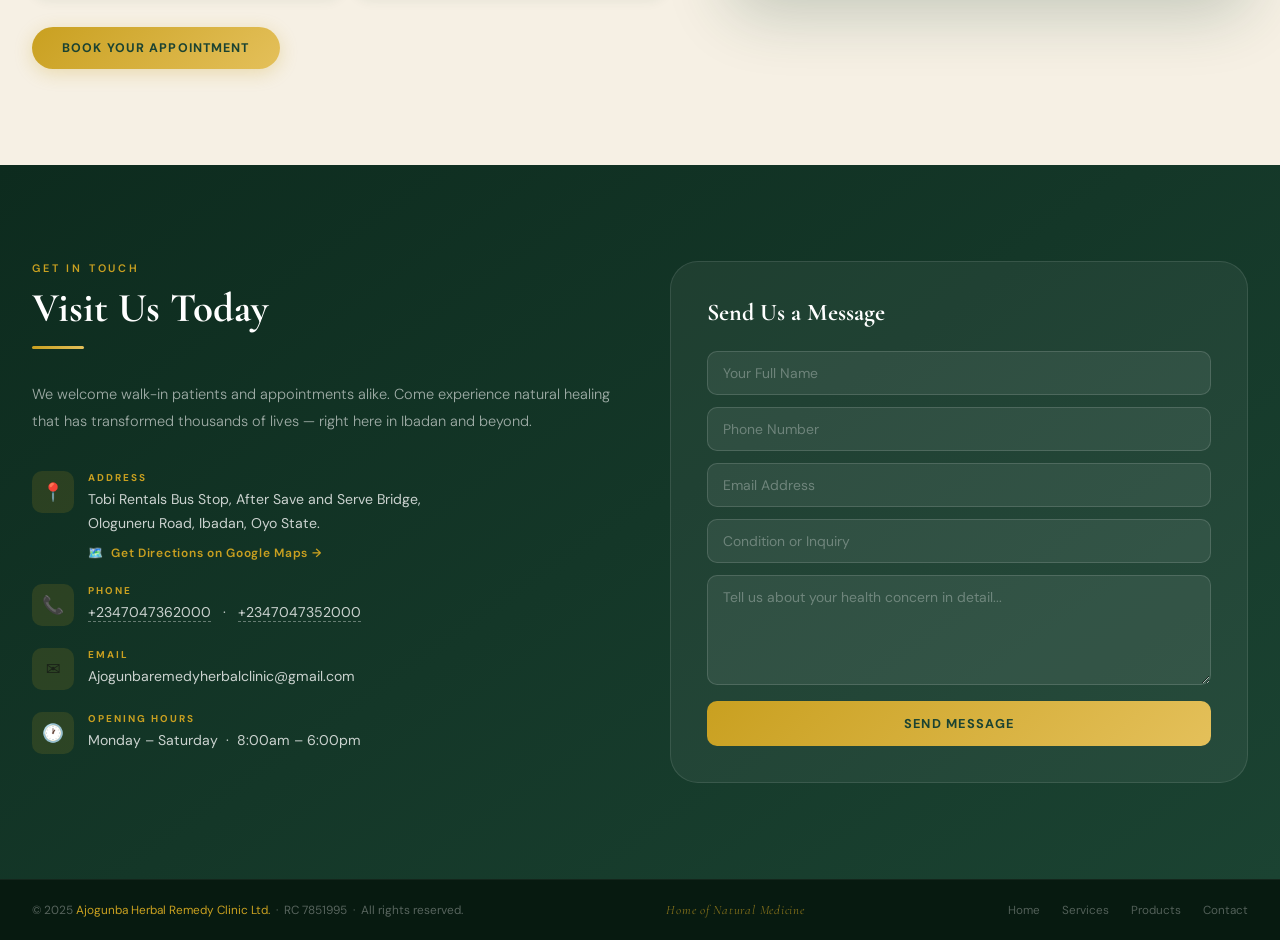
==== commit e158b099: "code update" ====
--- a/index.html
+++ b/index.html
@@ -3,1212 +3,203 @@
 <head>
   <meta charset="UTF-8"/>
   <meta name="viewport" content="width=device-width, initial-scale=1.0"/>
-
-  <!-- PRIMARY SEO -->
   <title>Ajogunba Herbal Remedy Clinic Ltd. | Natural Medicine Ibadan, Oyo State</title>
-  <meta name="description" content="Ajogunba Herbal Remedy Clinic Ltd. — Home of Natural Medicine in Ibadan, Oyo State. Trusted herbal treatments for diabetes, fibroids, sciatica, hepatitis B, high blood pressure, PCOS, erectile dysfunction, fatty liver and 27+ conditions. Over 10 years of proven results. Worldwide shipping to Canada, Australia, UK and USA. Call 07047362000."/>
-  <meta name="keywords" content="herbal clinic Ibadan, herbal remedy Ibadan, natural medicine Ibadan, herbal clinic Oyo State, herbal doctor Ibadan, herbal treatment Nigeria, best herbal clinic Nigeria, cure for diabetes Ibadan, herbal cure diabetes Nigeria, herbal remedy for fibroids, fibroid treatment Ibadan, hepatitis B herbal cure Nigeria, high blood pressure herbal remedy, hypertension cure Nigeria, sciatica herbal treatment Nigeria, lower back pain remedy Ibadan, herbal cure erectile dysfunction Nigeria, PCOS herbal treatment Nigeria, fatty liver herbal remedy, sleep disorder herbal cure, arthritis herbal remedy Nigeria, kidney stone herbal treatment, herbal cure for ulcer Nigeria, staphylococcus herbal treatment, typhoid herbal remedy Ibadan, asthma herbal cure Nigeria, herbal clinic near me Ibadan, natural medicine Ologuneru, herbal products Nigeria shipping, herbal medicine shipped abroad, herbal remedy Canada Nigeria, herbal products Australia Nigeria, Ajogunba herbal clinic, Ajogunba remedy clinic, home of natural medicine Ibadan, Ologuneru road herbal clinic, traditional medicine Ibadan, holistic healing Ibadan Nigeria"/>
-  <meta name="author"       content="Ajogunba Herbal Remedy Clinic Ltd."/>
-  <meta name="robots"       content="index, follow, max-snippet:-1, max-image-preview:large, max-video-preview:-1"/>
-  <meta name="revisit-after" content="7 days"/>
-  <meta name="language"     content="English"/>
-  <meta name="geo.region"   content="NG-OY"/>
+  <meta name="description" content="Ajogunba Herbal Remedy Clinic Ltd. Home of Natural Medicine in Ibadan, Oyo State. Trusted herbal treatments for diabetes, fibroids, sciatica, hepatitis B, PCOS, erectile dysfunction, fatty liver and 27+ conditions. 20+ years of proven results. Worldwide shipping. Call +2347047362000."/>
+  <meta name="keywords" content="herbal clinic Ibadan, herbal remedy Ibadan, natural medicine Ibadan, herbal clinic Oyo State, herbal doctor Ibadan, herbal treatment Nigeria, best herbal clinic Nigeria, cure for diabetes Ibadan, herbal cure diabetes Nigeria, herbal remedy for fibroids, fibroid treatment Ibadan, hepatitis B herbal cure Nigeria, high blood pressure herbal remedy, sciatica herbal treatment Nigeria, lower back pain remedy Ibadan, herbal cure erectile dysfunction Nigeria, PCOS herbal treatment Nigeria, fatty liver herbal remedy, arthritis herbal remedy Nigeria, kidney stone herbal treatment, Ajogunba herbal clinic, home of natural medicine Ibadan, Ologuneru road herbal clinic"/>
+  <meta name="author" content="Ajogunba Herbal Remedy Clinic Ltd."/>
+  <meta name="robots" content="index, follow, max-snippet:-1, max-image-preview:large, max-video-preview:-1"/>
+  <meta name="geo.region" content="NG-OY"/>
   <meta name="geo.placename" content="Ibadan, Oyo State, Nigeria"/>
-  <meta name="geo.position"  content="7.3775;3.9470"/>
-  <meta name="ICBM"          content="7.3775, 3.9470"/>
+  <meta name="geo.position" content="7.4180920;3.8497610"/>
+  <meta name="ICBM" content="7.4180920, 3.8497610"/>
   <link rel="canonical" href="https://www.ajogunbaherbalclinic.com/"/>
-
-  <!-- OPEN GRAPH (Facebook, WhatsApp, LinkedIn previews) -->
-  <meta property="og:type"        content="website"/>
-  <meta property="og:locale"      content="en_NG"/>
-  <meta property="og:site_name"   content="Ajogunba Herbal Remedy Clinic Ltd."/>
-  <meta property="og:title"       content="Ajogunba Herbal Remedy Clinic | Natural Medicine Ibadan"/>
-  <meta property="og:description" content="Trusted herbal healing for 10+ years. We treat diabetes, fibroids, sciatica, hepatitis B, PCOS, fatty liver and 27+ conditions naturally. Located in Ibadan, Oyo State. Worldwide shipping available."/>
-  <meta property="og:url"         content="https://www.ajogunbaherbalclinic.com/"/>
-  <meta property="og:image"       content="https://www.ajogunbaherbalclinic.com/images/hero.jpg"/>
-  <meta property="og:image:width"  content="1200"/>
-  <meta property="og:image:height" content="630"/>
-  <meta property="og:image:alt"    content="Ajogunba Herbal Remedy Clinic — Home of Natural Medicine, Ibadan"/>
-
-  <!-- TWITTER / X CARD -->
-  <meta name="twitter:card"        content="summary_large_image"/>
-  <meta name="twitter:title"       content="Ajogunba Herbal Remedy Clinic | Natural Medicine Ibadan"/>
-  <meta name="twitter:description" content="Trusted herbal healing for 10+ years in Ibadan, Nigeria. Treating diabetes, fibroids, sciatica, PCOS and 27+ conditions naturally. Ships worldwide."/>
-  <meta name="twitter:image"       content="https://www.ajogunbaherbalclinic.com/images/hero.jpg"/>
-
-  <!-- SCHEMA MARKUP: Medical Clinic -->
+  <meta property="og:type" content="website"/>
+  <meta property="og:locale" content="en_NG"/>
+  <meta property="og:site_name" content="Ajogunba Herbal Remedy Clinic Ltd."/>
+  <meta property="og:title" content="Ajogunba Herbal Remedy Clinic | Natural Medicine Ibadan"/>
+  <meta property="og:description" content="Trusted herbal healing for 20+ years. We treat diabetes, fibroids, sciatica, hepatitis B, PCOS, fatty liver and 27+ conditions. Located in Ibadan. Worldwide shipping."/>
+  <meta property="og:url" content="https://www.ajogunbaherbalclinic.com/"/>
+  <meta property="og:image" content="https://www.ajogunbaherbalclinic.com/images/hero.jpg"/>
+  <meta name="twitter:card" content="summary_large_image"/>
+  <meta name="twitter:title" content="Ajogunba Herbal Remedy Clinic | Natural Medicine Ibadan"/>
+  <meta name="twitter:description" content="Trusted herbal healing for 20+ years in Ibadan, Nigeria. Ships worldwide."/>
+  <meta name="twitter:image" content="https://www.ajogunbaherbalclinic.com/images/hero.jpg"/>
+
   <script type="application/ld+json">
-  {
-    "@context": "https://schema.org",
-    "@type": "MedicalClinic",
-    "name": "Ajogunba Herbal Remedy Clinic Ltd.",
-    "alternateName": ["Ajogunba Remedy Clinic", "Ajogunba Herbal Clinic"],
-    "description": "Ajogunba Herbal Remedy Clinic Ltd. is a registered natural medicine clinic in Ibadan, Oyo State, Nigeria. With over 10 years of experience, we provide herbal treatments for 27+ conditions including diabetes, fibroids, hepatitis B, sciatica, PCOS, fatty liver, erectile dysfunction, high blood pressure and more. Our products are shipped worldwide to Canada, Australia, the UK and the USA.",
-    "url": "https://www.ajogunbaherbalclinic.com",
-    "logo": "https://www.ajogunbaherbalclinic.com/images/logo.jpg",
-    "image": "https://www.ajogunbaherbalclinic.com/images/hero.jpg",
-    "telephone": ["+2347047362000", "+2347047352000"],
-    "email": "Ajogunbaremedyherbalclinic@gmail.com",
-    "foundingDate": "2014",
-    "slogan": "Home of Natural Medicine",
-    "address": {
-      "@type": "PostalAddress",
-      "streetAddress": "Tobi Rentals Bus Stop, After Save and Serve Bridge, Ologuneru Road",
-      "addressLocality": "Ibadan",
-      "addressRegion": "Oyo State",
-      "addressCountry": "NG"
-    },
-    "geo": {
-      "@type": "GeoCoordinates",
-      "latitude": "7.3775",
-      "longitude": "3.9470"
-    },
-    "openingHoursSpecification": [
-      {
-        "@type": "OpeningHoursSpecification",
-        "dayOfWeek": ["Monday","Tuesday","Wednesday","Thursday","Friday","Saturday"],
-        "opens": "08:00",
-        "closes": "18:00"
-      }
-    ],
-    "areaServed": [
-      {"@type":"City","name":"Ibadan"},
-      {"@type":"State","name":"Oyo State"},
-      {"@type":"Country","name":"Nigeria"},
-      {"@type":"Country","name":"Canada"},
-      {"@type":"Country","name":"Australia"},
-      {"@type":"Country","name":"United Kingdom"},
-      {"@type":"Country","name":"United States"}
-    ],
-    "hasOfferCatalog": {
-      "@type": "OfferCatalog",
-      "name": "Herbal Treatments",
-      "itemListElement": [
-        {"@type":"Offer","itemOffered":{"@type":"MedicalTherapy","name":"Diabetes Herbal Treatment"}},
-        {"@type":"Offer","itemOffered":{"@type":"MedicalTherapy","name":"Fibroids Herbal Treatment"}},
-        {"@type":"Offer","itemOffered":{"@type":"MedicalTherapy","name":"Hepatitis B Herbal Treatment"}},
-        {"@type":"Offer","itemOffered":{"@type":"MedicalTherapy","name":"Sciatica Herbal Remedy"}},
-        {"@type":"Offer","itemOffered":{"@type":"MedicalTherapy","name":"High Blood Pressure Herbal Treatment"}},
-        {"@type":"Offer","itemOffered":{"@type":"MedicalTherapy","name":"PCOS Herbal Treatment"}},
-        {"@type":"Offer","itemOffered":{"@type":"MedicalTherapy","name":"Erectile Dysfunction Herbal Formula"}},
-        {"@type":"Offer","itemOffered":{"@type":"MedicalTherapy","name":"Fatty Liver Herbal Treatment"}},
-        {"@type":"Offer","itemOffered":{"@type":"MedicalTherapy","name":"Arthritis Herbal Remedy"}},
-        {"@type":"Offer","itemOffered":{"@type":"MedicalTherapy","name":"Kidney Stone Herbal Treatment"}},
-        {"@type":"Offer","itemOffered":{"@type":"MedicalTherapy","name":"Herbal Calcium Medicine"}},
-        {"@type":"Offer","itemOffered":{"@type":"MedicalTherapy","name":"Herbal Deworming Formula"}}
-      ]
-    },
-    "sameAs": ["https://wa.me/2347047362000"]
-  }
+  {"@context":"https://schema.org","@type":"MedicalClinic","name":"Ajogunba Herbal Remedy Clinic Ltd.","alternateName":["Ajogunba Remedy Clinic","Ajogunba Herbal Clinic"],"description":"Registered natural medicine clinic in Ibadan, Oyo State. 20+ years treating 27+ conditions naturally.","url":"https://www.ajogunbaherbalclinic.com","telephone":["+2347047362000","+2347047352000"],"email":"Ajogunbaremedyherbalclinic@gmail.com","foundingDate":"2014","slogan":"Home of Natural Medicine","address":{"@type":"PostalAddress","streetAddress":"Tobi Rentals Bus Stop, After Save and Serve Bridge, Ologuneru Road","addressLocality":"Ibadan","addressRegion":"Oyo State","addressCountry":"NG"},"geo":{"@type":"GeoCoordinates","latitude":"7.4180920","longitude":"3.8497610"},"openingHoursSpecification":[{"@type":"OpeningHoursSpecification","dayOfWeek":["Monday","Tuesday","Wednesday","Thursday","Friday","Saturday"],"opens":"08:00","closes":"18:00"}],"sameAs":["https://wa.me/2347047362000"]}
   </script>
-
-  <!-- SCHEMA MARKUP: Local Business -->
   <script type="application/ld+json">
-  {
-    "@context": "https://schema.org",
-    "@type": "LocalBusiness",
-    "name": "Ajogunba Herbal Remedy Clinic Ltd.",
-    "image": "https://www.ajogunbaherbalclinic.com/images/logo.jpg",
-    "telephone": "+2347047362000",
-    "address": {
-      "@type": "PostalAddress",
-      "streetAddress": "Tobi Rentals Bus Stop, After Save and Serve Bridge, Ologuneru Road",
-      "addressLocality": "Ibadan",
-      "addressRegion": "Oyo",
-      "addressCountry": "NG"
-    },
-    "geo": {
-      "@type": "GeoCoordinates",
-      "latitude": 7.3775,
-      "longitude": 3.9470
-    },
-    "url": "https://www.ajogunbaherbalclinic.com",
-    "openingHours": "Mo-Sa 08:00-18:00",
-    "priceRange": "NGN"
-  }
+  {"@context":"https://schema.org","@type":"LocalBusiness","name":"Ajogunba Herbal Remedy Clinic Ltd.","telephone":"+2347047362000","address":{"@type":"PostalAddress","streetAddress":"Tobi Rentals Bus Stop, After Save and Serve Bridge, Ologuneru Road","addressLocality":"Ibadan","addressRegion":"Oyo","addressCountry":"NG"},"geo":{"@type":"GeoCoordinates","latitude":7.4180920,"longitude":3.8497610},"url":"https://www.ajogunbaherbalclinic.com","openingHours":"Mo-Sa 08:00-18:00"}
   </script>
-
-  <!-- SCHEMA MARKUP: FAQ (appears as rich results on Google) -->
   <script type="application/ld+json">
-  {
-    "@context": "https://schema.org",
-    "@type": "FAQPage",
-    "mainEntity": [
-      {
-        "@type": "Question",
-        "name": "Where is Ajogunba Herbal Remedy Clinic located?",
-        "acceptedAnswer": {"@type":"Answer","text":"We are located at Tobi Rentals Bus Stop, After Save and Serve Bridge, Ologuneru Road, Ibadan, Oyo State, Nigeria."}
-      },
-      {
-        "@type": "Question",
-        "name": "What conditions does Ajogunba Herbal Clinic treat?",
-        "acceptedAnswer": {"@type":"Answer","text":"We treat over 27 conditions naturally including diabetes, fibroids, hepatitis B, sciatica pain, high blood pressure, PCOS, erectile dysfunction, fatty liver, arthritis, kidney stones, ulcer, typhoid, asthma, stroke, staphylococcus, weight loss, hemorrhoids and many more using 100% natural herbal formulations."}
-      },
-      {
-        "@type": "Question",
-        "name": "Does Ajogunba Herbal Clinic ship products internationally?",
-        "acceptedAnswer": {"@type":"Answer","text":"Yes. We ship our herbal products worldwide via DHL Express. We have successfully shipped to Canada, Australia, the United Kingdom, and the United States."}
-      },
-      {
-        "@type": "Question",
-        "name": "How long has Ajogunba Herbal Remedy Clinic been in operation?",
-        "acceptedAnswer": {"@type":"Answer","text":"Ajogunba Herbal Remedy Clinic has been in existence for over 10 years, with herbal healing knowledge passed down from the founder's father."}
-      },
-      {
-        "@type": "Question",
-        "name": "How can I contact Ajogunba Herbal Clinic?",
-        "acceptedAnswer": {"@type":"Answer","text":"You can reach us by phone or WhatsApp on 07047362000 or 07047352000, or by email at Ajogunbaremedyherbalclinic@gmail.com. We are open Monday to Saturday, 8:00am to 6:00pm."}
-      },
-      {
-        "@type": "Question",
-        "name": "Is Ajogunba Herbal Clinic a registered clinic?",
-        "acceptedAnswer": {"@type":"Answer","text":"Yes. Ajogunba Herbal Remedy Clinic Ltd. is a registered business in Nigeria with registration number RC 7851995."}
-      }
-    ]
-  }
+  {"@context":"https://schema.org","@type":"FAQPage","mainEntity":[{"@type":"Question","name":"Where is Ajogunba Herbal Remedy Clinic located?","acceptedAnswer":{"@type":"Answer","text":"Tobi Rentals Bus Stop, After Save and Serve Bridge, Ologuneru Road, Ibadan, Oyo State, Nigeria."}},{"@type":"Question","name":"What conditions does Ajogunba treat?","acceptedAnswer":{"@type":"Answer","text":"Over 27 conditions including diabetes, fibroids, hepatitis B, sciatica, high blood pressure, PCOS, erectile dysfunction, fatty liver, arthritis, kidney stones, ulcer, typhoid, asthma, stroke, staphylococcus, weight loss, hemorrhoids and more."}},{"@type":"Question","name":"Does Ajogunba ship internationally?","acceptedAnswer":{"@type":"Answer","text":"Yes. We ship worldwide via DHL Express to Canada, Australia, UK and USA."}},{"@type":"Question","name":"How to contact Ajogunba?","acceptedAnswer":{"@type":"Answer","text":"Call/WhatsApp: +2347047362000 or +2347047352000. Email: Ajogunbaremedyherbalclinic@gmail.com. Open Monday-Saturday 8am-6pm."}}]}
   </script>
 
   <!--
-  ╔══════════════════════════════════════════════════════════════════╗
-  ║              IMAGE SETUP GUIDE — READ FIRST                     ║
-  ╠══════════════════════════════════════════════════════════════════╣
-  ║  Create a folder called  "images"  next to this HTML file.      ║
-  ║  Then rename and copy your photos into it like this:            ║
-  ║                                                                  ║
-  ║  Your original file         →  Save as (in /images/)            ║
-  ║  ─────────────────────────────────────────────────────────────  ║
-  ║  1001751441.jpg  (logo)     →  images/logo.jpg                  ║
-  ║  1001751444.jpg  (sign)     →  images/hero.jpg                  ║
-  ║  1001751485.jpg  (CEO)      →  images/ceo.jpg                   ║
-  ║  1001751446.jpg  (staff)    →  images/team.jpg                  ║
-  ║  1001751452.jpg  (waiting)  →  images/gallery-reception.jpg     ║
-  ║  1001751464.jpg  (consult)  →  images/gallery-consult.jpg       ║
-  ║  1001751458.jpg  (diagnos.) →  images/gallery-diagnosis.jpg     ║
-  ║  1001751470.jpg  (patient)  →  images/gallery-patient.jpg       ║
-  ║  1001751467.jpg  (desk)     →  images/gallery-desk.jpg          ║
-  ║  1001751473.jpg  (visitors) →  images/gallery-visitors.jpg      ║
-  ║  1001751631.jpg  (calcium)  →  images/product-calcium.jpg       ║
-  ║  1001751637.jpg  (sciatica) →  images/product-sciatica.jpg      ║
-  ║  1001751640.jpg  (E.D.)     →  images/product-ed.jpg            ║
-  ║  1001751643.jpg  (deworm)   →  images/product-deworming.jpg     ║
-  ╚══════════════════════════════════════════════════════════════════╝
+  ==========================================================
+  IMAGE SETUP — create folder "images/" beside index.html:
+  1001751441.jpg  -> images/logo.jpg
+  1001751444.jpg  -> images/hero.jpg
+  1001751485.jpg  -> images/ceo.jpg
+  1001751446.jpg  -> images/team.jpg
+  1001751452.jpg  -> images/gallery-reception.jpg
+  1001751464.jpg  -> images/gallery-consult.jpg
+  1001751458.jpg  -> images/gallery-diagnosis.jpg
+  1001751470.jpg  -> images/gallery-patient.jpg
+  1001751467.jpg  -> images/gallery-desk.jpg
+  1001751631.jpg  -> images/product-calcium.jpg
+  1001751637.jpg  -> images/product-sciatica.jpg
+  1001751640.jpg  -> images/product-ed.jpg
+  1001751643.jpg  -> images/product-deworming.jpg
+
+  PRICES — open js/main.js and find PRODUCT_CATALOGUE to edit prices
+  ==========================================================
   -->
 
   <link rel="preconnect" href="https://fonts.googleapis.com"/>
   <link rel="preconnect" href="https://fonts.gstatic.com" crossorigin/>
   <link href="https://fonts.googleapis.com/css2?family=Cormorant+Garamond:ital,wght@0,500;0,600;0,700;1,500;1,600;1,700&family=DM+Sans:wght@300;400;500;600&display=swap" rel="stylesheet"/>
-
-  <style>
-    /* ══════════════════════════════════════════════
-       CSS VARIABLES & RESET
-    ══════════════════════════════════════════════ */
-    :root {
-      --g:   #1B4332;
-      --gl:  #2D6A4F;
-      --gll: #40916C;
-      --au:  #C9A020;
-      --aul: #E4C05A;
-      --cr:  #F6F0E4;
-      --crd: #EDE4D0;
-      --dk:  #0D2B1E;
-      --wh:  #FFFFFF;
-
-      --ff-head: 'Cormorant Garamond', Georgia, serif;
-      --ff-body: 'DM Sans', system-ui, sans-serif;
-
-      --r-sm:  10px;
-      --r-md:  16px;
-      --r-lg:  22px;
-      --r-xl:  28px;
-
-      --shadow-sm:  0 2px 12px rgba(27,67,50,.07);
-      --shadow-md:  0 6px 24px rgba(27,67,50,.12);
-      --shadow-lg:  0 16px 48px rgba(27,67,50,.18);
-      --shadow-xl:  0 28px 64px rgba(27,67,50,.24);
-    }
-
-    *, *::before, *::after { box-sizing: border-box; margin: 0; padding: 0; }
-    html { scroll-behavior: smooth; font-size: 16px; }
-    body { font-family: var(--ff-body); background: var(--cr); color: #1A2218; overflow-x: hidden; }
-    img  { display: block; max-width: 100%; }
-    button { font-family: var(--ff-body); cursor: pointer; }
-    a { text-decoration: none; }
-
-    ::-webkit-scrollbar { width: 5px; }
-    ::-webkit-scrollbar-track { background: var(--dk); }
-    ::-webkit-scrollbar-thumb { background: var(--au); border-radius: 10px; }
-
-    /* ══════════════════════════════════════════════
-       TYPOGRAPHY HELPERS
-    ══════════════════════════════════════════════ */
-    .eyebrow {
-      font-family: var(--ff-body);
-      font-size: .68rem;
-      letter-spacing: .26em;
-      text-transform: uppercase;
-      font-weight: 600;
-      color: var(--au);
-      margin-bottom: 10px;
-    }
-    .section-title {
-      font-family: var(--ff-head);
-      font-size: clamp(1.85rem, 3.2vw, 2.8rem);
-      font-weight: 700;
-      color: var(--g);
-      line-height: 1.15;
-      margin-bottom: 12px;
-    }
-    .section-title.light { color: #fff; }
-    .gold-rule {
-      width: 52px; height: 2.5px;
-      background: linear-gradient(90deg, var(--au), var(--aul));
-      border-radius: 2px;
-      margin: 14px 0 32px;
-    }
-    .gold-rule.center { margin-left: auto; margin-right: auto; }
-
-    /* ══════════════════════════════════════════════
-       LAYOUT
-    ══════════════════════════════════════════════ */
-    .section    { padding: 96px 32px; }
-    .container  { max-width: 1240px; margin: 0 auto; }
-    .grid-2     { display: grid; grid-template-columns: 1fr 1fr; gap: 60px; align-items: center; }
-    .grid-3     { display: grid; grid-template-columns: repeat(3, 1fr); gap: 28px; }
-    .grid-4     { display: grid; grid-template-columns: repeat(4, 1fr); gap: 16px; }
-    .text-center { text-align: center; }
-
-    /* ══════════════════════════════════════════════
-       BUTTONS
-    ══════════════════════════════════════════════ */
-    .btn-gold {
-      display: inline-block;
-      background: linear-gradient(135deg, var(--au), var(--aul));
-      color: var(--g);
-      padding: 13px 30px;
-      border-radius: 50px;
-      font-weight: 700;
-      font-size: .78rem;
-      letter-spacing: .09em;
-      text-transform: uppercase;
-      border: none;
-      transition: all .25s;
-      box-shadow: 0 4px 18px rgba(201,160,32,.28);
-    }
-    .btn-gold:hover {
-      transform: translateY(-2px);
-      box-shadow: 0 10px 30px rgba(201,160,32,.45);
-    }
-    .btn-outline {
-      display: inline-block;
-      border: 1.5px solid rgba(201,160,32,.55);
-      color: var(--aul);
-      padding: 11px 28px;
-      border-radius: 50px;
-      font-weight: 500;
-      font-size: .78rem;
-      letter-spacing: .09em;
-      text-transform: uppercase;
-      background: transparent;
-      transition: all .25s;
-    }
-    .btn-outline:hover {
-      background: rgba(201,160,32,.12);
-      border-color: var(--au);
-    }
-    .btn-outline.dark {
-      border-color: rgba(27,67,50,.35);
-      color: var(--g);
-    }
-    .btn-outline.dark:hover {
-      background: rgba(27,67,50,.07);
-      border-color: var(--g);
-    }
-    .btn-row { display: flex; gap: 12px; flex-wrap: wrap; align-items: center; }
-
-    /* ══════════════════════════════════════════════
-       NAVIGATION
-    ══════════════════════════════════════════════ */
-    #navbar {
-      position: fixed;
-      top: 0; left: 0; right: 0;
-      z-index: 999;
-      padding: 18px 0;
-      transition: all .35s ease;
-    }
-    #navbar.scrolled {
-      background: rgba(13,43,30,.97);
-      backdrop-filter: blur(16px);
-      -webkit-backdrop-filter: blur(16px);
-      padding: 10px 0;
-      box-shadow: 0 4px 30px rgba(0,0,0,.35);
-    }
-    .nav-inner {
-      max-width: 1240px;
-      margin: 0 auto;
-      padding: 0 32px;
-      display: flex;
-      align-items: center;
-      justify-content: space-between;
-    }
-    .nav-logo {
-      display: flex;
-      align-items: center;
-      gap: 11px;
-      cursor: pointer;
-      text-decoration: none;
-    }
-    .nav-logo-icon {
-      width: 38px; height: 38px;
-      border-radius: 50%;
-      background: linear-gradient(135deg, var(--au), var(--aul));
-      display: flex; align-items: center; justify-content: center;
-      font-size: 17px; flex-shrink: 0;
-      box-shadow: 0 3px 12px rgba(201,160,32,.35);
-    }
-    .nav-logo img.logo-img {
-      width: 38px; height: 38px; border-radius: 50%;
-      object-fit: cover;
-    }
-    .nav-logo-text { display: flex; flex-direction: column; }
-    .nav-logo-text .name {
-      color: #fff;
-      font-family: var(--ff-head);
-      font-size: 14px; font-weight: 700;
-      letter-spacing: .02em; line-height: 1.2;
-    }
-    .nav-logo-text .sub {
-      color: var(--au);
-      font-size: 8.5px; letter-spacing: .22em;
-      font-weight: 500; text-transform: uppercase;
-      margin-top: 1px;
-    }
-    .nav-links {
-      display: flex;
-      gap: 28px;
-      align-items: center;
-    }
-    .nav-links a {
-      color: rgba(255,255,255,.65);
-      font-size: .72rem;
-      font-weight: 500;
-      letter-spacing: .12em;
-      text-transform: uppercase;
-      transition: color .2s;
-    }
-    .nav-links a:hover { color: var(--au); }
-    .nav-cta {
-      background: linear-gradient(135deg, var(--au), var(--aul));
-      color: var(--g);
-      padding: 9px 22px;
-      border-radius: 50px;
-      font-size: .72rem;
-      font-weight: 700;
-      letter-spacing: .1em;
-      text-transform: uppercase;
-      border: none;
-      transition: all .22s;
-    }
-    .nav-cta:hover { opacity: .88; transform: translateY(-1px); }
-    .hamburger {
-      display: none;
-      background: none;
-      border: none;
-      color: #fff;
-      font-size: 1.55rem;
-    }
-
-    /* Mobile menu */
-    #mobile-menu {
-      display: none;
-      position: fixed;
-      inset: 0;
-      background: rgba(13,43,30,.98);
-      z-index: 9999;
-      flex-direction: column;
-      align-items: center;
-      justify-content: center;
-      gap: 28px;
-    }
-    #mobile-menu.open { display: flex; }
-    #mobile-menu a {
-      color: rgba(255,255,255,.85);
-      font-size: 1.15rem;
-      font-weight: 500;
-      letter-spacing: .08em;
-      text-transform: uppercase;
-    }
-    #mobile-menu a:hover { color: var(--au); }
-    .mobile-close {
-      position: absolute;
-      top: 22px; right: 26px;
-      background: none; border: none;
-      color: #fff; font-size: 1.8rem;
-    }
-
-    /* ══════════════════════════════════════════════
-       HERO
-    ══════════════════════════════════════════════ */
-    #hero {
-      min-height: 100vh;
-      position: relative;
-      display: flex;
-      align-items: center;
-      background: linear-gradient(145deg, var(--dk) 0%, var(--g) 52%, #1f5038 100%);
-      overflow: hidden;
-    }
-    .hero-dots {
-      position: absolute; inset: 0;
-      opacity: .04;
-      background-image: radial-gradient(circle, var(--au) 1px, transparent 1px);
-      background-size: 50px 50px;
-    }
-    .hero-glow {
-      position: absolute;
-      right: -60px; top: 0; bottom: 0; width: 52%;
-      opacity: .14;
-      background: radial-gradient(ellipse at 85% 50%, var(--gll) 0%, transparent 65%);
-    }
-    .hero-content {
-      position: relative; z-index: 2;
-      max-width: 1240px;
-      margin: 0 auto;
-      padding: 0 32px;
-      width: 100%;
-      display: grid;
-      grid-template-columns: 1.15fr .85fr;
-      gap: 56px;
-      align-items: center;
-    }
-    .hero-badge {
-      display: inline-flex;
-      align-items: center;
-      gap: 7px;
-      border: 1px solid rgba(201,160,32,.4);
-      color: var(--aul);
-      padding: 5px 16px;
-      border-radius: 50px;
-      font-size: .7rem;
-      letter-spacing: .15em;
-      font-weight: 500;
-      margin-bottom: 22px;
-    }
-    .hero-title {
-      font-family: var(--ff-head);
-      font-size: clamp(2.4rem, 5vw, 4.1rem);
-      font-weight: 700;
-      color: #fff;
-      line-height: 1.1;
-      margin-bottom: 20px;
-    }
-    .hero-title em {
-      color: var(--au);
-      font-style: italic;
-    }
-    .hero-sub {
-      color: rgba(255,255,255,.62);
-      font-size: .97rem;
-      line-height: 1.88;
-      margin-bottom: 34px;
-      font-weight: 300;
-      max-width: 480px;
-    }
-    .hero-stats {
-      display: flex;
-      gap: 0;
-      margin-top: 40px;
-      padding-top: 28px;
-      border-top: 1px solid rgba(255,255,255,.1);
-    }
-    .hero-stat {
-      flex: 1;
-      padding-left: 24px;
-      border-left: 1px solid rgba(255,255,255,.12);
-    }
-    .hero-stat:first-child { padding-left: 0; border-left: none; }
-    .hero-stat-num {
-      font-family: var(--ff-head);
-      font-size: 2rem;
-      font-weight: 700;
-      color: var(--au);
-      line-height: 1;
-    }
-    .hero-stat-lbl {
-      font-size: .66rem;
-      color: rgba(255,255,255,.4);
-      letter-spacing: .1em;
-      text-transform: uppercase;
-      margin-top: 5px;
-    }
-    /* hero image side */
-    .hero-image-wrap {
-      position: relative;
-    }
-    .hero-img-box {
-      border-radius: var(--r-xl);
-      overflow: hidden;
-      aspect-ratio: 4/5;
-      background: linear-gradient(160deg, var(--gl) 0%, var(--g) 60%, var(--dk) 100%);
-      box-shadow: 0 28px 64px rgba(0,0,0,.45);
-    }
-    .hero-img-box img {
-      width: 100%; height: 100%;
-      object-fit: cover;
-    }
-    .hero-float-badge {
-      position: absolute;
-      bottom: -18px; left: -18px;
-      background: linear-gradient(135deg, var(--au), var(--aul));
-      color: var(--g);
-      padding: 13px 18px;
-      border-radius: var(--r-md);
-      font-size: .72rem;
-      font-weight: 700;
-      line-height: 1.55;
-      box-shadow: 0 8px 24px rgba(201,160,32,.42);
-    }
-    .hero-float-badge span {
-      display: block;
-      font-weight: 400;
-      opacity: .8;
-      font-size: .63rem;
-      margin-top: 2px;
-    }
-    .hero-rc-badge {
-      position: absolute;
-      top: 86px; right: -14px;
-      background: var(--g);
-      border: 1px solid rgba(201,160,32,.3);
-      color: #fff;
-      padding: 8px 13px;
-      border-radius: var(--r-sm);
-      font-size: .63rem;
-      text-align: center;
-      line-height: 1.5;
-    }
-    .hero-rc-badge strong { color: var(--au); font-size: .7rem; display: block; }
-
-    /* ══════════════════════════════════════════════
-       CEO / ABOUT SECTION
-    ══════════════════════════════════════════════ */
-    #about { background: var(--cr); }
-    .about-grid {
-      display: grid;
-      grid-template-columns: .82fr 1.18fr;
-      gap: 64px;
-      align-items: flex-start;
-    }
-    .ceo-img-wrap { position: relative; }
-    .ceo-img-box {
-      border-radius: var(--r-xl);
-      overflow: hidden;
-      aspect-ratio: 3/4;
-      background: linear-gradient(160deg, var(--gl), var(--g));
-      box-shadow: var(--shadow-xl);
-    }
-    .ceo-img-box img { width: 100%; height: 100%; object-fit: cover; }
-    .ceo-nameplate {
-      margin-top: 14px;
-      background: var(--g);
-      border-radius: var(--r-md);
-      padding: 16px 20px;
-      display: flex;
-      align-items: center;
-      gap: 14px;
-      box-shadow: var(--shadow-md);
-    }
-    .ceo-nameplate-icon {
-      width: 40px; height: 40px;
-      border-radius: 50%;
-      background: linear-gradient(135deg, var(--au), var(--aul));
-      display: flex; align-items: center; justify-content: center;
-      font-size: 18px; flex-shrink: 0;
-    }
-    .ceo-nameplate-title {
-      color: #fff;
-      font-family: var(--ff-head);
-      font-size: 1.05rem;
-      font-weight: 700;
-      line-height: 1.2;
-    }
-    .ceo-nameplate-sub {
-      color: var(--au);
-      font-size: .66rem;
-      letter-spacing: .14em;
-      font-weight: 500;
-      margin-top: 2px;
-      text-transform: uppercase;
-    }
-    .ceo-trust-pills {
-      display: flex;
-      flex-wrap: wrap;
-      gap: 7px;
-      margin-top: 13px;
-    }
-    .pill {
-      background: var(--crd);
-      border: 1px solid rgba(27,67,50,.12);
-      border-radius: 50px;
-      padding: 5px 13px;
-      font-size: .67rem;
-      color: var(--g);
-      font-weight: 500;
-    }
-    /* CEO Statement */
-    .ceo-quote-mark {
-      font-family: var(--ff-head);
-      font-size: 5rem;
-      color: var(--au);
-      line-height: .6;
-      opacity: .65;
-      margin-bottom: 14px;
-    }
-    .ceo-para-1 {
-      font-family: var(--ff-head);
-      font-size: 1.06rem;
-      line-height: 1.95;
-      color: #1A2A20;
-      font-weight: 600;
-      font-style: italic;
-      border-left: 3.5px solid var(--au);
-      padding-left: 20px;
-      margin-bottom: 22px;
-    }
-    .ceo-para {
-      font-size: .93rem;
-      line-height: 1.92;
-      color: #3D5040;
-      font-weight: 300;
-      margin-bottom: 18px;
-    }
-    .ceo-signature {
-      display: flex;
-      align-items: center;
-      gap: 14px;
-      margin-top: 28px;
-      padding-top: 22px;
-      border-top: 1px solid var(--crd);
-    }
-    .ceo-sig-line {
-      width: 48px; height: 2.5px;
-      background: linear-gradient(90deg, var(--au), var(--aul));
-      flex-shrink: 0;
-    }
-    .ceo-sig-text {
-      font-size: .73rem;
-      color: var(--gl);
-      font-weight: 500;
-      letter-spacing: .13em;
-      text-transform: uppercase;
-    }
-
-    /* ══════════════════════════════════════════════
-       SERVICES
-    ══════════════════════════════════════════════ */
-    #services { background: var(--g); }
-    .services-intro {
-      color: rgba(255,255,255,.6);
-      font-size: .93rem;
-      line-height: 1.8;
-      font-weight: 300;
-      max-width: 540px;
-      margin: 0 auto 44px;
-    }
-    .services-grid {
-      display: grid;
-      grid-template-columns: repeat(auto-fill, minmax(210px, 1fr));
-      gap: 10px;
-    }
-    .service-pill {
-      background: rgba(255,255,255,.055);
-      border: 1px solid rgba(255,255,255,.09);
-      border-radius: var(--r-sm);
-      padding: 12px 16px;
-      display: flex;
-      align-items: center;
-      gap: 10px;
-      transition: all .25s;
-      cursor: default;
-    }
-    .service-pill:hover {
-      background: rgba(201,160,32,.13);
-      border-color: rgba(201,160,32,.45);
-      transform: translateY(-2px);
-    }
-    .service-dot {
-      width: 7px; height: 7px;
-      border-radius: 50%;
-      background: var(--au);
-      flex-shrink: 0;
-    }
-    .service-name {
-      color: rgba(255,255,255,.84);
-      font-size: .87rem;
-      font-weight: 400;
-    }
-    .services-more {
-      text-align: center;
-      margin-top: 32px;
-    }
-    .hidden { display: none; }
-
-    /* ══════════════════════════════════════════════
-       PRODUCTS
-    ══════════════════════════════════════════════ */
-    #products { background: var(--cr); }
-    .products-header {
-      display: flex;
-      justify-content: space-between;
-      align-items: flex-end;
-      flex-wrap: wrap;
-      gap: 20px;
-      margin-bottom: 0;
-    }
-    .products-sub {
-      color: #5a7060;
-      font-size: .91rem;
-      line-height: 1.8;
-      font-weight: 300;
-      max-width: 360px;
-      padding-bottom: 32px;
-    }
-    .product-card {
-      background: var(--wh);
-      border-radius: var(--r-lg);
-      overflow: hidden;
-      border-top: 3.5px solid var(--au);
-      box-shadow: var(--shadow-sm);
-      transition: all .28s;
-    }
-    .product-card:hover {
-      transform: translateY(-6px);
-      box-shadow: var(--shadow-lg);
-    }
-    .product-img {
-      height: 180px;
-      overflow: hidden;
-      background: linear-gradient(135deg, var(--g), var(--gl));
-      display: flex;
-      align-items: center;
-      justify-content: center;
-    }
-    .product-img img {
-      width: 100%; height: 100%;
-      object-fit: cover;
-      transition: transform .4s;
-    }
-    .product-card:hover .product-img img { transform: scale(1.06); }
-    .product-img .product-icon-fallback {
-      font-size: 3rem;
-    }
-    .product-body { padding: 18px 16px 22px; }
-    .product-tag {
-      background: rgba(201,160,32,.1);
-      color: var(--au);
-      display: inline-block;
-      padding: 3px 11px;
-      border-radius: 50px;
-      font-size: .61rem;
-      font-weight: 700;
-      letter-spacing: .13em;
-      text-transform: uppercase;
-      margin-bottom: 10px;
-    }
-    .product-name {
-      font-family: var(--ff-head);
-      font-size: 1.08rem;
-      font-weight: 700;
-      color: var(--g);
-      line-height: 1.35;
-      margin-bottom: 10px;
-    }
-    .product-desc {
-      font-size: .78rem;
-      color: #6a8070;
-      line-height: 1.72;
-      font-weight: 300;
-      margin-bottom: 15px;
-    }
-    .product-cta {
-      color: var(--gl);
-      font-size: .74rem;
-      font-weight: 600;
-      letter-spacing: .08em;
-      cursor: pointer;
-      transition: color .2s;
-    }
-    .product-cta:hover { color: var(--au); }
-
-    /* Worldwide shipping banner */
-    .shipping-banner {
-      margin-top: 28px;
-      background: var(--g);
-      border-radius: var(--r-md);
-      padding: 18px 26px;
-      display: flex;
-      align-items: center;
-      gap: 16px;
-      flex-wrap: wrap;
-      justify-content: center;
-      box-shadow: var(--shadow-md);
-    }
-    .shipping-banner-icon { font-size: 1.6rem; flex-shrink: 0; }
-    .shipping-banner-title {
-      color: var(--au);
-      font-size: .7rem;
-      letter-spacing: .2em;
-      font-weight: 700;
-      text-transform: uppercase;
-      margin-bottom: 3px;
-    }
-    .shipping-banner-sub {
-      color: rgba(255,255,255,.6);
-      font-size: .8rem;
-      font-weight: 300;
-    }
-
-    /* ══════════════════════════════════════════════
-       HOW IT WORKS
-    ══════════════════════════════════════════════ */
-    #process { background: var(--crd); }
-    .process-card {
-      background: var(--wh);
-      border-radius: var(--r-lg);
-      padding: 42px 28px 38px;
-      text-align: center;
-      position: relative;
-      box-shadow: var(--shadow-sm);
-      transition: all .3s;
-    }
-    .process-card:hover {
-      transform: translateY(-8px);
-      box-shadow: var(--shadow-lg);
-    }
-    .process-num {
-      position: absolute;
-      top: -15px; left: 50%;
-      transform: translateX(-50%);
-      background: linear-gradient(135deg, var(--au), var(--aul));
-      color: var(--g);
-      width: 30px; height: 30px;
-      border-radius: 50%;
-      display: flex; align-items: center; justify-content: center;
-      font-size: .75rem;
-      font-weight: 800;
-    }
-    .process-icon { font-size: 2.8rem; margin-bottom: 18px; }
-    .process-title {
-      font-family: var(--ff-head);
-      font-size: 1.25rem;
-      font-weight: 700;
-      color: var(--g);
-      margin-bottom: 12px;
-    }
-    .process-desc {
-      color: #6a8070;
-      font-size: .87rem;
-      line-height: 1.8;
-      font-weight: 300;
-    }
-
-    /* ══════════════════════════════════════════════
-       GALLERY
-    ══════════════════════════════════════════════ */
-    #gallery { background: var(--dk); }
-    .gallery-grid {
-      display: grid;
-      grid-template-columns: repeat(4, 1fr);
-      grid-template-rows: 210px 210px;
-      gap: 14px;
-      margin-top: 44px;
-    }
-    .gallery-item {
-      border-radius: var(--r-md);
-      overflow: hidden;
-      position: relative;
-      cursor: pointer;
-      background: linear-gradient(160deg, var(--gl), var(--g));
-    }
-    .gallery-item img {
-      width: 100%; height: 100%;
-      object-fit: cover;
-      transition: transform .4s ease;
-    }
-    .gallery-item:hover img { transform: scale(1.05); }
-    .gallery-item:nth-child(1) { grid-column: span 2; grid-row: span 2; }
-    .gallery-item:nth-child(6) { grid-column: span 2; }
-    .gallery-overlay {
-      position: absolute; inset: 0;
-      background: rgba(13,43,30,0);
-      transition: background .3s;
-      display: flex; align-items: flex-end; padding: 14px;
-    }
-    .gallery-item:hover .gallery-overlay { background: rgba(13,43,30,.48); }
-    .gallery-label {
-      color: #fff;
-      font-size: .76rem;
-      font-weight: 600;
-      opacity: 0;
-      transition: opacity .3s;
-    }
-    .gallery-item:hover .gallery-label { opacity: 1; }
-
-    /* ══════════════════════════════════════════════
-       TEAM
-    ══════════════════════════════════════════════ */
-    #team { background: var(--cr); }
-    .team-grid {
-      display: grid;
-      grid-template-columns: 1.1fr .9fr;
-      gap: 64px;
-      align-items: center;
-    }
-    .team-quote {
-      font-family: var(--ff-head);
-      font-size: 1.28rem;
-      font-style: italic;
-      color: var(--g);
-      line-height: 1.65;
-      border-left: 3.5px solid var(--au);
-      padding-left: 22px;
-      margin-bottom: 26px;
-    }
-    .team-body {
-      color: #4a6655;
-      font-size: .93rem;
-      line-height: 1.9;
-      font-weight: 300;
-      margin-bottom: 28px;
-    }
-    .team-cards {
-      display: grid;
-      grid-template-columns: 1fr 1fr;
-      gap: 11px;
-      margin-bottom: 28px;
-    }
-    .team-card {
-      background: var(--wh);
-      padding: 15px;
-      border-radius: var(--r-md);
-      border-left: 3px solid var(--au);
-      box-shadow: var(--shadow-sm);
-    }
-    .team-card-role {
-      color: var(--au);
-      font-size: .62rem;
-      font-weight: 700;
-      letter-spacing: .14em;
-      text-transform: uppercase;
-      margin-bottom: 4px;
-    }
-    .team-card-title {
-      color: var(--g);
-      font-family: var(--ff-head);
-      font-size: .9rem;
-      font-weight: 700;
-      line-height: 1.3;
-    }
-    .team-img-box {
-      border-radius: var(--r-xl);
-      overflow: hidden;
-      aspect-ratio: 5/4;
-      background: linear-gradient(160deg, var(--gl), var(--g));
-      box-shadow: var(--shadow-xl);
-    }
-    .team-img-box img { width: 100%; height: 100%; object-fit: cover; }
-
-    /* ══════════════════════════════════════════════
-       CONTACT
-    ══════════════════════════════════════════════ */
-    #contact {
-      background: linear-gradient(145deg, var(--dk) 0%, var(--g) 100%);
-    }
-    .contact-grid {
-      display: grid;
-      grid-template-columns: 1fr 1fr;
-      gap: 60px;
-    }
-    .contact-intro {
-      color: rgba(255,255,255,.6);
-      font-size: .91rem;
-      line-height: 1.88;
-      font-weight: 300;
-      margin-bottom: 36px;
-    }
-    .contact-item {
-      display: flex;
-      gap: 14px;
-      align-items: flex-start;
-      margin-bottom: 22px;
-    }
-    .contact-icon {
-      width: 42px; height: 42px;
-      border-radius: var(--r-sm);
-      background: rgba(201,160,32,.14);
-      display: flex; align-items: center; justify-content: center;
-      font-size: 1.1rem;
-      flex-shrink: 0;
-    }
-    .contact-label {
-      color: var(--au);
-      font-size: .62rem;
-      letter-spacing: .2em;
-      font-weight: 700;
-      text-transform: uppercase;
-      margin-bottom: 4px;
-    }
-    .contact-value {
-      color: rgba(255,255,255,.78);
-      font-size: .88rem;
-      line-height: 1.65;
-    }
-    .contact-form-card {
-      background: rgba(255,255,255,.055);
-      border: 1px solid rgba(255,255,255,.1);
-      border-radius: var(--r-xl);
-      padding: 36px;
-    }
-    .form-title {
-      font-family: var(--ff-head);
-      font-size: 1.5rem;
-      font-weight: 700;
-      color: #fff;
-      margin-bottom: 24px;
-    }
-    .form-input, .form-textarea {
-      width: 100%;
-      background: rgba(255,255,255,.07);
-      border: 1px solid rgba(255,255,255,.14);
-      border-radius: var(--r-sm);
-      padding: 12px 15px;
-      color: #fff;
-      font-family: var(--ff-body);
-      font-size: .87rem;
-      outline: none;
-      margin-bottom: 12px;
-      display: block;
-      transition: border-color .2s;
-    }
-    .form-input::placeholder, .form-textarea::placeholder { color: rgba(255,255,255,.3); }
-    .form-input:focus, .form-textarea:focus { border-color: var(--au); }
-    .form-textarea { resize: vertical; min-height: 110px; }
-    .form-submit {
-      width: 100%;
-      background: linear-gradient(135deg, var(--au), var(--aul));
-      color: var(--g);
-      border: none;
-      padding: 14px;
-      border-radius: var(--r-sm);
-      font-size: .8rem;
-      font-weight: 700;
-      letter-spacing: .1em;
-      text-transform: uppercase;
-      cursor: pointer;
-      transition: all .25s;
-      margin-top: 4px;
-    }
-    .form-submit:hover { opacity: .9; transform: translateY(-1px); }
-
-    /* ══════════════════════════════════════════════
-       FOOTER
-    ══════════════════════════════════════════════ */
-    #footer {
-      background: #071A10;
-      padding: 22px 32px;
-      display: flex;
-      align-items: center;
-      justify-content: space-between;
-      flex-wrap: wrap;
-      gap: 14px;
-      border-top: 1px solid rgba(255,255,255,.05);
-    }
-    .footer-copy {
-      color: rgba(255,255,255,.32);
-      font-size: .74rem;
-    }
-    .footer-copy span { color: var(--au); }
-    .footer-brand {
-      color: rgba(201,160,32,.65);
-      font-family: var(--ff-head);
-      font-style: italic;
-      font-size: .8rem;
-      letter-spacing: .06em;
-    }
-    .footer-links { display: flex; gap: 22px; }
-    .footer-links a {
-      color: rgba(255,255,255,.3);
-      font-size: .73rem;
-      transition: color .2s;
-    }
-    .footer-links a:hover { color: var(--au); }
-
-    /* ══════════════════════════════════════════════
-       ANIMATIONS
-    ══════════════════════════════════════════════ */
-    @keyframes fadeUp {
-      from { opacity: 0; transform: translateY(28px); }
-      to   { opacity: 1; transform: translateY(0); }
-    }
-    .fade-up { animation: fadeUp .7s ease both; }
-    .delay-1 { animation-delay: .1s; }
-    .delay-2 { animation-delay: .22s; }
-    .delay-3 { animation-delay: .34s; }
-    .delay-4 { animation-delay: .46s; }
-
-    .reveal { opacity: 0; transform: translateY(30px); transition: opacity .7s ease, transform .7s ease; }
-    .reveal.visible { opacity: 1; transform: translateY(0); }
-
-    /* ══════════════════════════════════════════════
-       RESPONSIVE
-    ══════════════════════════════════════════════ */
-    @media (max-width: 1024px) {
-      .hero-content { grid-template-columns: 1fr; }
-      .hero-image-wrap { display: none; }
-      .about-grid, .team-grid { grid-template-columns: 1fr; }
-      .team-grid .team-img-box { order: -1; }
-      .contact-grid { grid-template-columns: 1fr; }
-      .grid-4 { grid-template-columns: 1fr 1fr; }
-    }
-    @media (max-width: 768px) {
-      .nav-links, .nav-cta { display: none; }
-      .hamburger { display: block; }
-      .section { padding: 64px 20px; }
-      .gallery-grid {
-        grid-template-columns: 1fr 1fr;
-        grid-template-rows: auto;
-      }
-      .gallery-item:nth-child(1) { grid-column: span 2; grid-row: span 1; }
-      .gallery-item:nth-child(6) { grid-column: span 2; }
-      .grid-3 { grid-template-columns: 1fr; }
-      .team-cards { grid-template-columns: 1fr; }
-    }
-    @media (max-width: 540px) {
-      .grid-4 { grid-template-columns: 1fr; }
-      .hero-stats { flex-direction: column; gap: 14px; }
-      .hero-stat { border-left: none; padding-left: 0; border-top: 1px solid rgba(255,255,255,.1); padding-top: 14px; }
-      .hero-stat:first-child { border-top: none; padding-top: 0; }
-      #footer { flex-direction: column; align-items: flex-start; gap: 10px; }
-    }
-  </style>
+  <link rel="stylesheet" href="css/styles.css"/>
 </head>
 <body>
 
-<!-- ══════════════════════════════════════════════
-     NAVIGATION
-══════════════════════════════════════════════ -->
+<!-- ══ CART OVERLAY & DRAWER ══ -->
+<div class="cart-overlay" id="cart-overlay" onclick="closeCart()"></div>
+<div class="cart-drawer" id="cart-drawer">
+  <div class="cart-header">
+    <div class="cart-header-title">
+      &#x1F6D2; Your Cart
+      <span class="cart-header-count" id="cart-header-count">0 items</span>
+    </div>
+    <button class="cart-close" onclick="closeCart()">&#x2715;</button>
+  </div>
+  <div class="cart-body" id="cart-body">
+    <div class="cart-empty" id="cart-empty">
+      <div class="cart-empty-icon">&#x1F6D2;</div>
+      <div class="cart-empty-text">Your cart is empty.<br/>Browse our products and add items to order.</div>
+    </div>
+    <div id="cart-items-list"></div>
+  </div>
+  <div class="cart-footer" id="cart-footer" style="display:none;">
+    <div class="cart-shipping-note">Shipping calculated at checkout</div>
+    <div class="cart-total-row">
+      <span class="cart-total-lbl">Order Total</span>
+      <span class="cart-total-val" id="cart-total-val">&#x20A6;0</span>
+    </div>
+    <button class="btn-checkout" onclick="openCheckout()">Proceed to Checkout &#x2192;</button>
+    <button class="btn-continue-shop" onclick="closeCart()">Continue Shopping</button>
+  </div>
+</div>
+
+<!-- ══ CHECKOUT MODAL ══ -->
+<div class="co-overlay" id="co-overlay">
+  <div class="co-modal" id="co-modal">
+    <div class="co-modal-hdr">
+      <div class="co-modal-title">Complete Your Order</div>
+      <button class="co-modal-close" onclick="closeCheckout()">&#x2715;</button>
+    </div>
+    <!-- Step 1: Form -->
+    <div class="co-body" id="co-step1">
+      <div class="co-summary">
+        <div class="co-summary-title">&#x1F4E6; Order Summary</div>
+        <div id="co-sum-items"></div>
+        <hr class="co-divider"/>
+        <div class="co-grand">
+          <span class="co-grand-lbl">Total</span>
+          <span class="co-grand-val" id="co-grand-val">&#x20A6;0</span>
+        </div>
+      </div>
+      <div class="co-sec-title">Your Details</div>
+      <div class="co-row">
+        <input class="co-input" id="co-name"    type="text"  placeholder="Full Name *"/>
+        <input class="co-input" id="co-phone"   type="tel"   placeholder="Phone Number *"/>
+      </div>
+      <input  class="co-input" id="co-email"   type="email" placeholder="Email Address (optional)"/>
+      <input  class="co-input" id="co-address" type="text"  placeholder="Delivery Address *"/>
+      <div class="co-row">
+        <input class="co-input" id="co-city"    type="text"  placeholder="City *"/>
+        <input class="co-input" id="co-country" type="text"  placeholder="Country *" value="Nigeria"/>
+      </div>
+      <textarea class="co-input co-textarea" id="co-notes" placeholder="Special instructions (optional)"></textarea>
+      <div style="display:flex;gap:10px;margin-top:4px;">
+        <button class="btn-checkout" style="flex:1;" onclick="proceedToComplete()">Review &amp; Complete &#x2192;</button>
+        <button class="btn-back" style="width:auto;padding:10px 18px;" onclick="closeCheckout()">Back</button>
+      </div>
+    </div>
+    <!-- Step 2: Send -->
+    <div class="co-step2" id="co-step2" style="display:none;">
+      <div class="co-step2-icon">&#x2705;</div>
+      <div class="co-step2-title">Ready to Send Your Order!</div>
+      <div class="co-step2-sub">Choose how to send your order. All details will be included automatically.</div>
+      <button class="btn-wa-order" onclick="sendViaWhatsApp()">
+        <svg width="20" height="20" viewBox="0 0 24 24" fill="white" style="flex-shrink:0"><path d="M17.472 14.382c-.297-.149-1.758-.867-2.03-.967-.273-.099-.471-.148-.67.15-.197.297-.767.966-.94 1.164-.173.199-.347.223-.644.075-.297-.15-1.255-.463-2.39-1.475-.883-.788-1.48-1.761-1.653-2.059-.173-.297-.018-.458.13-.606.134-.133.298-.347.446-.52.149-.174.198-.298.298-.497.099-.198.05-.371-.025-.52-.075-.149-.669-1.612-.916-2.207-.242-.579-.487-.5-.669-.51-.173-.008-.371-.01-.57-.01-.198 0-.52.074-.792.372-.272.297-1.04 1.016-1.04 2.479 0 1.462 1.065 2.875 1.213 3.074.149.198 2.096 3.2 5.077 4.487.709.306 1.262.489 1.694.625.712.227 1.36.195 1.871.118.571-.085 1.758-.719 2.006-1.413.248-.694.248-1.289.173-1.413-.074-.124-.272-.198-.57-.347m-5.421 7.403h-.004a9.87 9.87 0 01-5.031-1.378l-.361-.214-3.741.982.998-3.648-.235-.374a9.86 9.86 0 01-1.51-5.26c.001-5.45 4.436-9.884 9.888-9.884 2.64 0 5.122 1.03 6.988 2.898a9.825 9.825 0 012.893 6.994c-.003 5.45-4.437 9.884-9.885 9.884m8.413-18.297A11.815 11.815 0 0012.05 0C5.495 0 .16 5.335.157 11.892c0 2.096.547 4.142 1.588 5.945L.057 24l6.305-1.654a11.882 11.882 0 005.683 1.448h.005c6.554 0 11.89-5.335 11.893-11.893a11.821 11.821 0 00-3.48-8.413z"/></svg>
+        Send Order via WhatsApp
+      </button>
+      <button class="btn-email-order" onclick="sendViaEmail()">&#x2709;&#xFE0F; &nbsp; Send Order via Email</button>
+      <button class="btn-back" onclick="backToForm()">&#x2190; Edit Order Details</button>
+    </div>
+  </div>
+</div>
+
+<!-- ══ PHONE MODAL ══ -->
+<div id="phone-modal" onclick="closePhoneModal(event)"
+  style="display:none;position:fixed;inset:0;z-index:9999;
+         background:rgba(0,0,0,.55);backdrop-filter:blur(5px);
+         -webkit-backdrop-filter:blur(5px);align-items:center;justify-content:center;">
+  <div onclick="event.stopPropagation()"
+    style="background:#fff;border-radius:22px;padding:34px 28px 28px;width:92%;max-width:360px;
+           text-align:center;box-shadow:0 28px 64px rgba(0,0,0,.28);animation:popIn .25s ease both;">
+    <div style="width:58px;height:58px;border-radius:50%;background:linear-gradient(135deg,#1B4332,#2D6A4F);
+                display:flex;align-items:center;justify-content:center;font-size:1.5rem;
+                margin:0 auto 16px;box-shadow:0 6px 18px rgba(27,67,50,.3);">&#x1F4DE;</div>
+    <div style="font-family:'Cormorant Garamond',Georgia,serif;font-size:1.22rem;font-weight:700;
+                color:#1B4332;margin-bottom:5px;line-height:1.3;">How would you like to reach us?</div>
+    <div id="modal-number" style="font-size:.82rem;color:#6a8070;margin-bottom:26px;
+         font-family:'DM Sans',sans-serif;font-weight:500;"></div>
+    <div style="display:flex;flex-direction:column;gap:12px;">
+      <a id="whatsapp-btn" href="#" target="_blank"
+        style="display:flex;align-items:center;justify-content:center;gap:10px;background:#25D366;
+               color:#fff;padding:14px 20px;border-radius:50px;font-weight:700;font-size:.84rem;
+               text-decoration:none;font-family:'DM Sans',sans-serif;
+               box-shadow:0 4px 16px rgba(37,211,102,.3);transition:opacity .2s,transform .2s;"
+        onmouseover="this.style.opacity='.88';this.style.transform='translateY(-1px)';"
+        onmouseout="this.style.opacity='1';this.style.transform='translateY(0)';">
+        <svg width="19" height="19" viewBox="0 0 24 24" fill="white"><path d="M17.472 14.382c-.297-.149-1.758-.867-2.03-.967-.273-.099-.471-.148-.67.15-.197.297-.767.966-.94 1.164-.173.199-.347.223-.644.075-.297-.15-1.255-.463-2.39-1.475-.883-.788-1.48-1.761-1.653-2.059-.173-.297-.018-.458.13-.606.134-.133.298-.347.446-.52.149-.174.198-.298.298-.497.099-.198.05-.371-.025-.52-.075-.149-.669-1.612-.916-2.207-.242-.579-.487-.5-.669-.51-.173-.008-.371-.01-.57-.01-.198 0-.52.074-.792.372-.272.297-1.04 1.016-1.04 2.479 0 1.462 1.065 2.875 1.213 3.074.149.198 2.096 3.2 5.077 4.487.709.306 1.262.489 1.694.625.712.227 1.36.195 1.871.118.571-.085 1.758-.719 2.006-1.413.248-.694.248-1.289.173-1.413-.074-.124-.272-.198-.57-.347m-5.421 7.403h-.004a9.87 9.87 0 01-5.031-1.378l-.361-.214-3.741.982.998-3.648-.235-.374a9.86 9.86 0 01-1.51-5.26c.001-5.45 4.436-9.884 9.888-9.884 2.64 0 5.122 1.03 6.988 2.898a9.825 9.825 0 012.893 6.994c-.003 5.45-4.437 9.884-9.885 9.884m8.413-18.297A11.815 11.815 0 0012.05 0C5.495 0 .16 5.335.157 11.892c0 2.096.547 4.142 1.588 5.945L.057 24l6.305-1.654a11.882 11.882 0 005.683 1.448h.005c6.554 0 11.89-5.335 11.893-11.893a11.821 11.821 0 00-3.48-8.413z"/></svg>
+        Chat on WhatsApp
+      </a>
+      <a id="call-btn" href="#"
+        style="display:flex;align-items:center;justify-content:center;gap:10px;
+               background:linear-gradient(135deg,#1B4332,#2D6A4F);color:#fff;
+               padding:14px 20px;border-radius:50px;font-weight:700;font-size:.84rem;
+               text-decoration:none;font-family:'DM Sans',sans-serif;
+               box-shadow:0 4px 16px rgba(27,67,50,.3);transition:opacity .2s,transform .2s;"
+        onmouseover="this.style.opacity='.88';this.style.transform='translateY(-1px)';"
+        onmouseout="this.style.opacity='1';this.style.transform='translateY(0)';">
+        &#x1F4DE; &nbsp; Make a Phone Call
+      </a>
+      <button onclick="closePhoneModal()"
+        style="background:none;border:none;color:#aabcb0;font-size:.8rem;cursor:pointer;
+               padding:6px;font-family:'DM Sans',sans-serif;transition:color .2s;"
+        onmouseover="this.style.color='#1B4332'" onmouseout="this.style.color='#aabcb0'">
+        Cancel
+      </button>
+    </div>
+  </div>
+</div>
+
+<!-- ══ NAVBAR ══ -->
 <nav id="navbar">
   <div class="nav-inner">
     <a href="#hero" class="nav-logo" onclick="smoothGoto('hero'); return false;">
       <div class="nav-logo-icon">
-        <!-- Logo image — place images/logo.jpg here -->
         <img class="logo-img" src="images/logo.jpg" alt="Ajogunba Logo"
-          onerror="this.style.display='none'; this.parentNode.innerHTML='🌿'"/>
+          onerror="this.style.display='none'; this.parentNode.innerHTML='&#x1F33F;'"/>
       </div>
       <div class="nav-logo-text">
         <span class="name">Ajogunba Herbal</span>
         <span class="sub">Remedy Clinic Ltd.</span>
       </div>
     </a>
-
     <div class="nav-links">
       <a href="#about"    onclick="smoothGoto('about');    return false;">About</a>
       <a href="#services" onclick="smoothGoto('services'); return false;">Services</a>
@@ -1217,15 +208,20 @@
       <a href="#team"     onclick="smoothGoto('team');     return false;">Our Team</a>
       <a href="#contact"  onclick="smoothGoto('contact');  return false;">Contact</a>
     </div>
-
-    <button class="nav-cta" onclick="smoothGoto('contact')">Book a Visit</button>
-    <button class="hamburger" onclick="document.getElementById('mobile-menu').classList.add('open')">☰</button>
+    <div class="nav-right">
+      <button class="nav-cart-btn" onclick="openCart()" title="View Cart">
+        &#x1F6D2;
+        <span class="cart-badge" id="cart-badge">0</span>
+      </button>
+      <button class="nav-cta" onclick="smoothGoto('contact')">Book a Visit</button>
+    </div>
+    <button class="hamburger" onclick="document.getElementById('mobile-menu').classList.add('open')">&#x2630;</button>
   </div>
 </nav>
 
-<!-- Mobile menu -->
+<!-- Mobile Menu -->
 <div id="mobile-menu">
-  <button class="mobile-close" onclick="document.getElementById('mobile-menu').classList.remove('open')">✕</button>
+  <button class="mobile-close" onclick="document.getElementById('mobile-menu').classList.remove('open')">&#x2715;</button>
   <a href="#about"    onclick="smoothGoto('about');    closeMobile();">About</a>
   <a href="#services" onclick="smoothGoto('services'); closeMobile();">Services</a>
   <a href="#products" onclick="smoothGoto('products'); closeMobile();">Products</a>
@@ -1235,92 +231,50 @@
   <button class="nav-cta" style="margin-top:10px;" onclick="smoothGoto('contact'); closeMobile();">Book a Visit</button>
 </div>
 
-
-<!-- ══════════════════════════════════════════════
-     HERO
-══════════════════════════════════════════════ -->
+<!-- ══ HERO ══ -->
 <section id="hero">
   <div class="hero-dots"></div>
   <div class="hero-glow"></div>
-
   <div class="hero-content" style="margin-top:30px;">
-    <!-- LEFT TEXT -->
     <div>
-      <div class="hero-badge fade-up">🌿 &nbsp; Home of Natural Medicine</div>
-
-      <h1 class="hero-title fade-up delay-1">
-        Healing Rooted in<br/>
-        <em>Nature's Wisdom</em>
-      </h1>
-
-      <p class="hero-sub fade-up delay-2">
-        Over 20 years of trusted herbal medicine — restoring health naturally for thousands of patients in Nigeria and across the globe.
-      </p>
-
+      <div class="hero-badge fade-up">&#x1F33F; &nbsp; Home of Natural Medicine</div>
+      <h1 class="hero-title fade-up delay-1">Healing Rooted in<br/><em>Nature's Wisdom</em></h1>
+      <p class="hero-sub fade-up delay-2">Over 20 years of trusted herbal medicine &#x2014; restoring health naturally for thousands of patients in Nigeria and across the globe.</p>
       <div class="btn-row fade-up delay-3">
         <button class="btn-gold" onclick="smoothGoto('services')">View Our Services</button>
         <button class="btn-outline" onclick="smoothGoto('contact')">Contact Us</button>
       </div>
-
       <div class="hero-stats fade-up delay-4">
-        <div class="hero-stat">
-          <div class="hero-stat-num">20+</div>
-          <div class="hero-stat-lbl">Years of Service</div>
-        </div>
-        <div class="hero-stat">
-          <div class="hero-stat-num">27+</div>
-          <div class="hero-stat-lbl">Conditions Treated</div>
-        </div>
-        <div class="hero-stat">
-          <div class="hero-stat-num">4</div>
-          <div class="hero-stat-lbl">Countries Reached</div>
-        </div>
-      </div>
-    </div>
-
-    <!-- RIGHT IMAGE -->
+        <div class="hero-stat"><div class="hero-stat-num">20+</div><div class="hero-stat-lbl">Years of Service</div></div>
+        <div class="hero-stat"><div class="hero-stat-num">27+</div><div class="hero-stat-lbl">Conditions Treated</div></div>
+        <div class="hero-stat"><div class="hero-stat-num">4</div><div class="hero-stat-lbl">Countries Reached</div></div>
+      </div>
+    </div>
     <div class="hero-image-wrap fade-up delay-2">
       <div class="hero-img-box">
-        <!-- Hero image — place images/hero.jpg here (the oval reception sign photo) -->
-        <img src="images/hero.jpg" alt="Ajogunba Herbal Clinic Reception"
-          onerror="this.style.display='none'"/>
-      </div>
-      <div class="hero-float-badge">
-        🌿 Trusted Herbal Care
-        <span>Ibadan, Oyo State — Since 2014</span>
-      </div>
-      <div class="hero-rc-badge">
-        <strong>RC 7851995</strong>
-        Registered Clinic
-      </div>
-    </div>
-  </div>
-</section>
-
-
-<!-- ══════════════════════════════════════════════
-     ABOUT / CEO STATEMENT
-══════════════════════════════════════════════ -->
+        <img src="images/hero.jpg" alt="Ajogunba Herbal Clinic Reception" onerror="this.style.display='none'"/>
+      </div>
+      <div class="hero-float-badge">&#x1F33F; Trusted Herbal Care<span>Ibadan, Oyo State &#x2014; Since 2014</span></div>
+      <div class="hero-rc-badge"><strong>RC 7851995</strong>Registered Clinic</div>
+    </div>
+  </div>
+</section>
+
+<!-- ══ ABOUT / CEO ══ -->
 <section id="about" class="section">
   <div class="container">
     <div class="about-grid">
-
-      <!-- CEO PHOTO COLUMN -->
-      <div class="ceo-img-wrap reveal">
+      <div class="reveal">
         <div class="ceo-img-box">
-          <!-- CEO image — place images/ceo.jpg here -->
-          <img src="images/ceo.jpg" alt="Founder & CEO — Ajogunba Herbal Clinic"
-            onerror="this.style.display='none'"/>
-        </div>
-
+          <img src="images/ceo.jpg" alt="Founder &amp; CEO &#x2014; Ajogunba Herbal Clinic" onerror="this.style.display='none'"/>
+        </div>
         <div class="ceo-nameplate">
-          <div class="ceo-nameplate-icon">🌿</div>
+          <div class="ceo-nameplate-icon">&#x1F33F;</div>
           <div>
             <div class="ceo-nameplate-title">Founder &amp; CEO</div>
             <div class="ceo-nameplate-sub">Ajogunba Herbal Remedy Clinic Ltd.</div>
           </div>
         </div>
-
         <div class="ceo-trust-pills">
           <span class="pill">20+ Years</span>
           <span class="pill">RC Registered</span>
@@ -1328,67 +282,38 @@
           <span class="pill">100% Natural</span>
         </div>
       </div>
-
-      <!-- CEO STATEMENT COLUMN -->
       <div class="reveal">
         <div class="eyebrow">A Word From Our CEO</div>
         <h2 class="section-title">A Legacy of Healing,<br/>A Promise of Results</h2>
         <div class="gold-rule"></div>
-
         <div class="ceo-quote-mark">"</div>
-
-        <!-- Paragraph 1 — opening, italic, bold -->
-        <p class="ceo-para-1">
-          Ajogunba Herbal Remedy Clinic has been a pillar of natural healing for over 20 years. This work is not merely a profession for me — it is a legacy. The knowledge and passion for herbal medicine were passed down to me by my father, and I embraced it wholeheartedly, driven by one unshakeable conviction: that nature has the power to heal every ailment.
-        </p>
-
-        <!-- Paragraph 2 -->
-        <p class="ceo-para">
-          Over the years, we have had the privilege of restoring health to thousands of patients — right here in Ibadan and across the world. Our herbal remedies have been shipped to Canada, Australia, the United Kingdom, and the United States, where patients have used them and reported life-changing results. The testimonials we continue to receive — from home and abroad — are our greatest reward and our strongest motivation.
-        </p>
-
-        <!-- Paragraph 3 -->
-        <p class="ceo-para">
-          We have successfully treated conditions many had given up on: chronic diabetes that medical experts said was irreversible, fatty liver disease, debilitating sleep disorders, sexual dysfunction, PCOS in women, and many more. These are not small victories — they are lives transformed, families restored, and hope renewed.
-        </p>
-
-        <!-- Paragraph 4 — closing -->
-        <p class="ceo-para">
-          Our formulations are rooted in nature, refined by years of experience, and validated by results that speak for themselves. At Ajogunba, we do not simply treat symptoms — we heal from the root. That has always been, and will always remain, our promise to every patient who walks through our doors.
-        </p>
-
+        <p class="ceo-para-1">Ajogunba Herbal Remedy Clinic has been a pillar of natural healing for over 20 years. This work is not merely a profession for me &#x2014; it is a legacy. The knowledge and passion for herbal medicine were passed down to me by my father, and I embraced it wholeheartedly, driven by one unshakeable conviction: that nature has the power to heal every ailment.</p>
+        <p class="ceo-para">Over the years, we have had the privilege of restoring health to thousands of patients &#x2014; right here in Ibadan and across the world. Our herbal remedies have been shipped to Canada, Australia, the United Kingdom, and the United States, where patients have used them and reported life-changing results. The testimonials we continue to receive &#x2014; from home and abroad &#x2014; are our greatest reward and our strongest motivation.</p>
+        <p class="ceo-para">We have successfully treated conditions many had given up on: chronic diabetes that medical experts said was irreversible, fatty liver disease, debilitating sleep disorders, sexual dysfunction, PCOS in women, and many more. These are not small victories &#x2014; they are lives transformed, families restored, and hope renewed.</p>
+        <p class="ceo-para">Our formulations are rooted in nature, refined by years of experience, and validated by results that speak for themselves. At Ajogunba, we do not simply treat symptoms &#x2014; we heal from the root. That has always been, and will always remain, our promise to every patient who walks through our doors.</p>
         <div class="ceo-signature">
           <div class="ceo-sig-line"></div>
-          <span class="ceo-sig-text">Founder &amp; CEO · Ajogunba Herbal Remedy Clinic Ltd.</span>
-        </div>
-
+          <span class="ceo-sig-text">Founder &amp; CEO &middot; Ajogunba Herbal Remedy Clinic Ltd.</span>
+        </div>
         <div class="btn-row" style="margin-top:28px;">
           <button class="btn-gold" onclick="smoothGoto('contact')">Book a Consultation</button>
           <button class="btn-outline dark" onclick="smoothGoto('services')">Our Services</button>
         </div>
       </div>
-
-    </div>
-  </div>
-</section>
-
-
-<!-- ══════════════════════════════════════════════
-     SERVICES
-══════════════════════════════════════════════ -->
+    </div>
+  </div>
+</section>
+
+<!-- ══ SERVICES ══ -->
 <section id="services" class="section">
   <div class="container">
     <div class="text-center reveal">
       <div class="eyebrow" style="color:var(--au);">What We Treat</div>
       <h2 class="section-title light">Conditions We Cure Naturally</h2>
       <div class="gold-rule center"></div>
-      <p class="services-intro">
-        Through carefully crafted herbal formulations, we treat a wide range of conditions — delivering lasting, natural relief without harmful side effects.
-      </p>
-    </div>
-
+      <p class="services-intro">Through carefully crafted herbal formulations, we treat a wide range of conditions &#x2014; delivering lasting, natural relief without harmful side effects.</p>
+    </div>
     <div class="services-grid" id="services-grid">
-      <!-- 18 visible initially, rest shown on click -->
       <div class="service-pill"><div class="service-dot"></div><span class="service-name">Diabetes</span></div>
       <div class="service-pill"><div class="service-dot"></div><span class="service-name">Hepatitis B</span></div>
       <div class="service-pill"><div class="service-dot"></div><span class="service-name">Fibroids</span></div>
@@ -1407,7 +332,6 @@
       <div class="service-pill"><div class="service-dot"></div><span class="service-name">Staphylococcus</span></div>
       <div class="service-pill"><div class="service-dot"></div><span class="service-name">Weight Loss</span></div>
       <div class="service-pill"><div class="service-dot"></div><span class="service-name">Hemorrhoids</span></div>
-      <!-- Hidden extras -->
       <div class="service-pill hidden extra"><div class="service-dot"></div><span class="service-name">Cancer Support</span></div>
       <div class="service-pill hidden extra"><div class="service-dot"></div><span class="service-name">Chest Pain</span></div>
       <div class="service-pill hidden extra"><div class="service-dot"></div><span class="service-name">Lower Back Pain</span></div>
@@ -1418,19 +342,13 @@
       <div class="service-pill hidden extra"><div class="service-dot"></div><span class="service-name">Man Power</span></div>
       <div class="service-pill hidden extra"><div class="service-dot"></div><span class="service-name">Full Body Massage</span></div>
     </div>
-
     <div class="services-more reveal">
-      <button class="btn-outline" id="show-more-btn" onclick="showAllServices()">
-        Show All 27 Conditions
-      </button>
-    </div>
-  </div>
-</section>
-
-
-<!-- ══════════════════════════════════════════════
-     PRODUCTS
-══════════════════════════════════════════════ -->
+      <button class="btn-outline" id="show-more-btn" onclick="showAllServices()">Show All 27 Conditions</button>
+    </div>
+  </div>
+</section>
+
+<!-- ══ PRODUCTS ══ -->
 <section id="products" class="section">
   <div class="container">
     <div class="products-header reveal">
@@ -1439,96 +357,77 @@
         <h2 class="section-title">Herbal Remedies We Craft</h2>
         <div class="gold-rule"></div>
       </div>
-      <p class="products-sub">
-        Each remedy is formulated from 100% natural ingredients, produced in-house, and trusted by patients across four continents.
-      </p>
-    </div>
-
+      <p class="products-sub">Each remedy is formulated from 100% natural ingredients, produced in-house, and trusted by patients across four continents.</p>
+    </div>
     <div class="grid-4">
-
-      <!-- Product 1 — Herbal Calcium Medicine -->
       <div class="product-card reveal">
         <div class="product-img">
-          <!-- Product image — place images/product-calcium.jpg here -->
-          <img src="images/product-calcium.jpg" alt="Ajogunba Herbal Calcium Medicine"
+          <img src="images/product-calcium.jpg" alt="Herbal Calcium Medicine"
             onerror="this.style.display='none'; this.nextElementSibling.style.display='flex'"/>
-          <div class="product-icon-fallback" style="display:none;">🦴</div>
+          <div class="product-icon-fallback" style="display:none;">&#x1F9B4;</div>
         </div>
         <div class="product-body">
           <div class="product-tag">Bone &amp; Joints</div>
           <div class="product-name">Herbal Calcium Medicine</div>
-          <p class="product-desc">Naturally rich in calcium — supports bone strength, prevents deficiency, and promotes healthy joints and connective tissue.</p>
-          <div class="product-cta" onclick="smoothGoto('contact')">Order Now →</div>
-        </div>
-      </div>
-
-      <!-- Product 2 — Sciatica Herbal Remedy -->
+          <div class="product-price">&#x20A6;<span>5,000</span></div>
+          <p class="product-desc">Naturally rich in calcium &#x2014; supports bone strength, prevents deficiency, and promotes healthy joints and connective tissue.</p>
+          <button class="btn-add-cart" onclick="addToCart('prod-1')">&#x1F6D2; &nbsp; Add to Cart</button>
+        </div>
+      </div>
       <div class="product-card reveal">
         <div class="product-img">
-          <!-- Product image — place images/product-sciatica.jpg here -->
-          <img src="images/product-sciatica.jpg" alt="Ajogunba Sciatica Herbal Remedy"
+          <img src="images/product-sciatica.jpg" alt="Sciatica Herbal Remedy"
             onerror="this.style.display='none'; this.nextElementSibling.style.display='flex'"/>
-          <div class="product-icon-fallback" style="display:none;">⚡</div>
+          <div class="product-icon-fallback" style="display:none;">&#x26A1;</div>
         </div>
         <div class="product-body">
           <div class="product-tag">Pain Relief</div>
           <div class="product-name">Sciatica Herbal Remedy</div>
+          <div class="product-price">&#x20A6;<span>6,500</span></div>
           <p class="product-desc">Targets lower back pain, hip pain, sciatica nerve discomfort, and tingling or numbing sensations in the legs.</p>
-          <div class="product-cta" onclick="smoothGoto('contact')">Order Now →</div>
-        </div>
-      </div>
-
-      <!-- Product 3 — E.D. Formula -->
+          <button class="btn-add-cart" onclick="addToCart('prod-2')">&#x1F6D2; &nbsp; Add to Cart</button>
+        </div>
+      </div>
       <div class="product-card reveal">
         <div class="product-img">
-          <!-- Product image — place images/product-ed.jpg here -->
-          <img src="images/product-ed.jpg" alt="Ajogunba Original Erectile Dysfunction Formula"
+          <img src="images/product-ed.jpg" alt="Original E.D. Formula"
             onerror="this.style.display='none'; this.nextElementSibling.style.display='flex'"/>
-          <div class="product-icon-fallback" style="display:none;">💪</div>
+          <div class="product-icon-fallback" style="display:none;">&#x1F4AA;</div>
         </div>
         <div class="product-body">
           <div class="product-tag">Men's Health</div>
           <div class="product-name">Original E.D. Formula</div>
+          <div class="product-price">&#x20A6;<span>7,000</span></div>
           <p class="product-desc">A trusted, highly effective natural formulation for erectile dysfunction, male vitality, and overall sexual wellness.</p>
-          <div class="product-cta" onclick="smoothGoto('contact')">Order Now →</div>
-        </div>
-      </div>
-
-      <!-- Product 4 — Herbal Deworming Formula -->
+          <button class="btn-add-cart" onclick="addToCart('prod-3')">&#x1F6D2; &nbsp; Add to Cart</button>
+        </div>
+      </div>
       <div class="product-card reveal">
         <div class="product-img">
-          <!-- Product image — place images/product-deworming.jpg here -->
-          <img src="images/product-deworming.jpg" alt="Ajogunba Herbal Deworming Formula"
+          <img src="images/product-deworming.jpg" alt="Herbal Deworming Formula"
             onerror="this.style.display='none'; this.nextElementSibling.style.display='flex'"/>
-          <div class="product-icon-fallback" style="display:none;">🌿</div>
+          <div class="product-icon-fallback" style="display:none;">&#x1F33F;</div>
         </div>
         <div class="product-body">
           <div class="product-tag">Digestive Health</div>
           <div class="product-name">Herbal Deworming Formula</div>
+          <div class="product-price">&#x20A6;<span>4,500</span></div>
           <p class="product-desc">Supports intestinal health, eliminates parasites, and promotes total digestive wellness using 100% natural ingredients.</p>
-          <div class="product-cta" onclick="smoothGoto('contact')">Order Now →</div>
-        </div>
-      </div>
-
-    </div>
-
-    <!-- Worldwide shipping banner -->
+          <button class="btn-add-cart" onclick="addToCart('prod-4')">&#x1F6D2; &nbsp; Add to Cart</button>
+        </div>
+      </div>
+    </div>
     <div class="shipping-banner reveal">
-      <div class="shipping-banner-icon">🌍</div>
+      <div class="shipping-banner-icon">&#x1F30D;</div>
       <div>
         <div class="shipping-banner-title">Worldwide Shipping via DHL Express</div>
-        <div class="shipping-banner-sub">
-          Our products have been shipped to — and praised in — Canada &nbsp;·&nbsp; Australia &nbsp;·&nbsp; United Kingdom &nbsp;·&nbsp; United States
-        </div>
-      </div>
-    </div>
-  </div>
-</section>
-
-
-<!-- ══════════════════════════════════════════════
-     HOW IT WORKS
-══════════════════════════════════════════════ -->
+        <div class="shipping-banner-sub">Our products have been shipped to &#x2014; and praised in &#x2014; Canada &nbsp;&middot;&nbsp; Australia &nbsp;&middot;&nbsp; United Kingdom &nbsp;&middot;&nbsp; United States</div>
+      </div>
+    </div>
+  </div>
+</section>
+
+<!-- ══ HOW IT WORKS ══ -->
 <section id="process" class="section">
   <div class="container">
     <div class="text-center reveal" style="margin-bottom:52px;">
@@ -1536,34 +435,30 @@
       <h2 class="section-title">Your Journey to Natural Health</h2>
       <div class="gold-rule center"></div>
     </div>
-
     <div class="grid-3">
       <div class="process-card reveal">
         <div class="process-num">1</div>
-        <div class="process-icon">🩺</div>
+        <div class="process-icon">&#x1FA7A;</div>
         <div class="process-title">Walk In &amp; Register</div>
         <p class="process-desc">Our warm reception team registers you and carefully gathers your full health history before your consultation begins.</p>
       </div>
       <div class="process-card reveal">
         <div class="process-num">2</div>
-        <div class="process-icon">💻</div>
+        <div class="process-icon">&#x1F4BB;</div>
         <div class="process-title">Advanced Diagnosis</div>
         <p class="process-desc">We use computer-aided diagnostic equipment to identify the root cause of your condition with precision and clarity.</p>
       </div>
       <div class="process-card reveal">
         <div class="process-num">3</div>
-        <div class="process-icon">🌿</div>
+        <div class="process-icon">&#x1F33F;</div>
         <div class="process-title">Personalised Remedy</div>
-        <p class="process-desc">You receive a herbal treatment plan crafted specifically for you — 100% natural ingredients, no harmful side effects.</p>
-      </div>
-    </div>
-  </div>
-</section>
-
-
-<!-- ══════════════════════════════════════════════
-     GALLERY
-══════════════════════════════════════════════ -->
+        <p class="process-desc">You receive a herbal treatment plan crafted specifically for you &#x2014; 100% natural ingredients, no harmful side effects.</p>
+      </div>
+    </div>
+  </div>
+</section>
+
+<!-- ══ GALLERY ══ -->
 <section id="gallery" class="section">
   <div class="container">
     <div class="reveal">
@@ -1571,309 +466,126 @@
       <h2 class="section-title light">Inside Ajogunba Clinic</h2>
       <div class="gold-rule"></div>
     </div>
-
     <div class="gallery-grid reveal">
-
-      <!-- Item 1 — LARGE (col span 2 x row span 2) -->
-      <!-- Gallery image 1 — place images/gallery-reception.jpg here (waiting area with blue lights) -->
       <div class="gallery-item">
-        <img src="images/gallery-reception.jpg" alt="Reception & Waiting Area"
-          onerror="this.style.display='none'"/>
+        <img src="images/gallery-reception.jpg" alt="Reception &amp; Waiting Area" onerror="this.style.display='none'"/>
         <div class="gallery-overlay"><span class="gallery-label">Reception &amp; Waiting Area</span></div>
       </div>
-
-      <!-- Item 2 -->
-      <!-- Gallery image 2 — place images/gallery-consult.jpg here (consultation room with product shelf) -->
       <div class="gallery-item">
-        <img src="images/gallery-consult.jpg" alt="Consultation Room"
-          onerror="this.style.display='none'"/>
+        <img src="images/gallery-consult.jpg" alt="Consultation Room" onerror="this.style.display='none'"/>
         <div class="gallery-overlay"><span class="gallery-label">Consultation Room</span></div>
       </div>
-
-      <!-- Item 3 -->
-      <!-- Gallery image 3 — place images/gallery-diagnosis.jpg here (diagnosis session at computer) -->
       <div class="gallery-item">
-        <img src="images/gallery-diagnosis.jpg" alt="Diagnosis Session"
-          onerror="this.style.display='none'"/>
+        <img src="images/gallery-diagnosis.jpg" alt="Diagnosis Session" onerror="this.style.display='none'"/>
         <div class="gallery-overlay"><span class="gallery-label">Digital Diagnosis Session</span></div>
       </div>
-
-      <!-- Item 4 -->
-      <!-- Gallery image 4 — place images/gallery-patient.jpg here (patient speaking in consultation) -->
       <div class="gallery-item">
-        <img src="images/gallery-patient.jpg" alt="Patient Consultation"
-          onerror="this.style.display='none'"/>
+        <img src="images/gallery-patient.jpg" alt="Patient Consultation" onerror="this.style.display='none'"/>
         <div class="gallery-overlay"><span class="gallery-label">Patient Consultation</span></div>
       </div>
-
-      <!-- Item 5 -->
-      <!-- Gallery image 5 — place images/gallery-desk.jpg here (reception desk with glowing oval sign) -->
       <div class="gallery-item">
-        <img src="images/gallery-desk.jpg" alt="Reception Desk"
-          onerror="this.style.display='none'"/>
+        <img src="images/gallery-desk.jpg" alt="Reception Desk" onerror="this.style.display='none'"/>
         <div class="gallery-overlay"><span class="gallery-label">Our Reception Desk</span></div>
       </div>
-
-      <!-- Item 6 — WIDE (col span 2) -->
-      <!-- Gallery image 6 — place images/team.jpg here (staff team photo) -->
       <div class="gallery-item">
-        <img src="images/team.jpg" alt="Our Team"
-          onerror="this.style.display='none'"/>
+        <img src="images/team.jpg" alt="Our Team" onerror="this.style.display='none'"/>
         <div class="gallery-overlay"><span class="gallery-label">Meet Our Team</span></div>
       </div>
-
-    </div>
-  </div>
-</section>
-
-
-<!-- ══════════════════════════════════════════════
-     TEAM
-══════════════════════════════════════════════ -->
+    </div>
+  </div>
+</section>
+
+<!-- ══ TEAM ══ -->
 <section id="team" class="section">
   <div class="container">
     <div class="team-grid">
-
-      <!-- Text side -->
       <div class="reveal">
         <div class="eyebrow">Our People</div>
         <h2 class="section-title">A Team Dedicated<br/>to Your Wellbeing</h2>
         <div class="gold-rule"></div>
-
-        <blockquote class="team-quote">
-          "We do not simply treat symptoms — we heal from the root. That has always been, and will always remain, our promise to every patient."
-        </blockquote>
-
-        <p class="team-body">
-          Every member of our team is trained in both traditional herbal medicine and modern healthcare practice. From the moment you arrive, you are treated with respect, warmth, and professional care.
-        </p>
-
+        <blockquote class="team-quote">"We do not simply treat symptoms &#x2014; we heal from the root. That has always been, and will always remain, our promise to every patient."</blockquote>
+        <p class="team-body">Every member of our team is trained in both traditional herbal medicine and modern healthcare practice. From the moment you arrive, you are treated with respect, warmth, and professional care.</p>
         <div class="team-cards">
-          <div class="team-card">
-            <div class="team-card-role">Founder &amp; CEO</div>
-            <div class="team-card-title">Chief Herbalist &amp; Visionary</div>
-          </div>
-          <div class="team-card">
-            <div class="team-card-role">Lead Diagnostician</div>
-            <div class="team-card-title">Advanced Diagnostic Specialist</div>
-          </div>
-          <div class="team-card">
-            <div class="team-card-role">Herbal Pharmacist</div>
-            <div class="team-card-title">Natural Medicine Formulator</div>
-          </div>
-          <div class="team-card">
-            <div class="team-card-role">Patient Care</div>
-            <div class="team-card-title">Nursing &amp; Support Staff</div>
-          </div>
-        </div>
-
+          <div class="team-card"><div class="team-card-role">Founder &amp; CEO</div><div class="team-card-title">Chief Herbalist &amp; Visionary</div></div>
+          <div class="team-card"><div class="team-card-role">Lead Diagnostician</div><div class="team-card-title">Advanced Diagnostic Specialist</div></div>
+          <div class="team-card"><div class="team-card-role">Herbal Pharmacist</div><div class="team-card-title">Natural Medicine Formulator</div></div>
+          <div class="team-card"><div class="team-card-role">Patient Care</div><div class="team-card-title">Nursing &amp; Support Staff</div></div>
+        </div>
         <button class="btn-gold" onclick="smoothGoto('contact')">Book Your Appointment</button>
       </div>
-
-      <!-- Team image -->
       <div class="team-img-box reveal">
-        <!-- Team image — place images/team.jpg here -->
-        <img src="images/team.jpg" alt="Ajogunba Herbal Clinic Team"
-          onerror="this.style.display='none'"/>
-      </div>
-
-    </div>
-  </div>
-</section>
-
-
-<!-- ══════════════════════════════════════════════
-     CONTACT
-══════════════════════════════════════════════ -->
+        <img src="images/team.jpg" alt="Ajogunba Herbal Clinic Team" onerror="this.style.display='none'"/>
+      </div>
+    </div>
+  </div>
+</section>
+
+<!-- ══ CONTACT ══ -->
 <section id="contact" class="section">
   <div class="container">
     <div class="contact-grid">
-
-      <!-- LEFT — Contact Info -->
       <div class="reveal">
         <div class="eyebrow" style="color:var(--au);">Get In Touch</div>
         <h2 class="section-title light">Visit Us Today</h2>
         <div class="gold-rule"></div>
-        <p class="contact-intro">
-          We welcome walk-in patients and appointments alike. Come experience natural healing that has transformed thousands of lives — right here in Ibadan and beyond.
-        </p>
-
+        <p class="contact-intro">We welcome walk-in patients and appointments alike. Come experience natural healing that has transformed thousands of lives &#x2014; right here in Ibadan and beyond.</p>
         <div class="contact-item">
-          <div class="contact-icon">📍</div>
+          <div class="contact-icon">&#x1F4CD;</div>
           <div>
             <div class="contact-label">Address</div>
-            <div class="contact-value">
-              Tobi Rentals Bus Stop, After Save and Serve Bridge,<br/>
-              Ologuneru Road, Ibadan, Oyo State.
-            </div>
-            <a href="https://www.google.com/maps/search/?api=1&query=7.4180920, 3.8497610"
-               target="_blank"
-               rel="noopener noreferrer"
-               style="display:inline-flex; align-items:center; gap:6px;
-                      margin-top:10px; color:var(--au); font-size:.75rem;
-                      font-weight:600; letter-spacing:.06em;
-                      text-decoration:none; transition:opacity .2s;"
-               onmouseover="this.style.opacity='.75'"
-               onmouseout="this.style.opacity='1'">
-              🗺️ &nbsp;Get Directions on Google Maps →
+            <div class="contact-value">Tobi Rentals Bus Stop, After Save and Serve Bridge,<br/>Ologuneru Road, Ibadan, Oyo State.</div>
+            <a href="https://www.google.com/maps?q=7.4180920,3.8497610" target="_blank" rel="noopener noreferrer"
+               style="display:inline-flex;align-items:center;gap:6px;margin-top:10px;color:var(--au);
+                      font-size:.75rem;font-weight:600;letter-spacing:.06em;text-decoration:none;transition:opacity .2s;"
+               onmouseover="this.style.opacity='.75'" onmouseout="this.style.opacity='1'">
+              &#x1F5FA;&#xFE0F; &nbsp;Get Directions on Google Maps &#x2192;
             </a>
           </div>
         </div>
-
         <div class="contact-item">
-          <div class="contact-icon">📞</div>
+          <div class="contact-icon">&#x1F4DE;</div>
           <div>
             <div class="contact-label">Phone</div>
             <div class="contact-value">
               <span class="phone-trigger" onclick="openPhoneModal('+2347047362000')">+2347047362000</span>
-              &nbsp;&nbsp;·&nbsp;&nbsp;
+              &nbsp;&nbsp;&middot;&nbsp;&nbsp;
               <span class="phone-trigger" onclick="openPhoneModal('+2347047352000')">+2347047352000</span>
             </div>
           </div>
         </div>
-
-        <!-- ── Phone Choice Modal ── -->
-        <div id="phone-modal" onclick="closePhoneModal(event)"
-          style="display:none; position:fixed; inset:0; z-index:9999;
-                 background:rgba(0,0,0,.55); backdrop-filter:blur(5px);
-                 -webkit-backdrop-filter:blur(5px);
-                 align-items:center; justify-content:center;">
-
-          <div style="background:#fff; border-radius:22px; padding:34px 28px 28px;
-                      width:92%; max-width:360px; text-align:center;
-                      box-shadow:0 28px 64px rgba(0,0,0,.28);
-                      animation:popIn .25s ease both;"
-               onclick="event.stopPropagation()">
-
-            <!-- top icon -->
-            <div style="width:58px; height:58px; border-radius:50%;
-                        background:linear-gradient(135deg,#1B4332,#2D6A4F);
-                        display:flex; align-items:center; justify-content:center;
-                        font-size:1.5rem; margin:0 auto 16px;
-                        box-shadow:0 6px 18px rgba(27,67,50,.3);">📞</div>
-
-            <!-- title -->
-            <div style="font-family:'Cormorant Garamond',Georgia,serif;
-                        font-size:1.22rem; font-weight:700; color:#1B4332;
-                        margin-bottom:5px; line-height:1.3;">
-              How would you like to reach us?
-            </div>
-
-            <!-- number display -->
-            <div id="modal-number"
-                 style="font-size:.82rem; color:#6a8070; margin-bottom:26px;
-                        font-family:'DM Sans',sans-serif; font-weight:500;"></div>
-
-            <!-- action buttons -->
-            <div style="display:flex; flex-direction:column; gap:12px;">
-
-              <!-- WhatsApp -->
-              <a id="whatsapp-btn" href="#" target="_blank"
-                style="display:flex; align-items:center; justify-content:center; gap:10px;
-                       background:#25D366; color:#fff; padding:14px 20px;
-                       border-radius:50px; font-weight:700; font-size:.84rem;
-                       letter-spacing:.04em; text-decoration:none;
-                       font-family:'DM Sans',sans-serif;
-                       box-shadow:0 4px 16px rgba(37,211,102,.3);
-                       transition:opacity .2s, transform .2s;"
-                onmouseover="this.style.opacity='.88'; this.style.transform='translateY(-1px)';"
-                onmouseout="this.style.opacity='1';   this.style.transform='translateY(0)';">
-                <svg width="19" height="19" viewBox="0 0 24 24" fill="white" style="flex-shrink:0">
-                  <path d="M17.472 14.382c-.297-.149-1.758-.867-2.03-.967-.273-.099-.471-.148-.67.15-.197.297-.767.966-.94 1.164-.173.199-.347.223-.644.075-.297-.15-1.255-.463-2.39-1.475-.883-.788-1.48-1.761-1.653-2.059-.173-.297-.018-.458.13-.606.134-.133.298-.347.446-.52.149-.174.198-.298.298-.497.099-.198.05-.371-.025-.52-.075-.149-.669-1.612-.916-2.207-.242-.579-.487-.5-.669-.51-.173-.008-.371-.01-.57-.01-.198 0-.52.074-.792.372-.272.297-1.04 1.016-1.04 2.479 0 1.462 1.065 2.875 1.213 3.074.149.198 2.096 3.2 5.077 4.487.709.306 1.262.489 1.694.625.712.227 1.36.195 1.871.118.571-.085 1.758-.719 2.006-1.413.248-.694.248-1.289.173-1.413-.074-.124-.272-.198-.57-.347m-5.421 7.403h-.004a9.87 9.87 0 01-5.031-1.378l-.361-.214-3.741.982.998-3.648-.235-.374a9.86 9.86 0 01-1.51-5.26c.001-5.45 4.436-9.884 9.888-9.884 2.64 0 5.122 1.03 6.988 2.898a9.825 9.825 0 012.893 6.994c-.003 5.45-4.437 9.884-9.885 9.884m8.413-18.297A11.815 11.815 0 0012.05 0C5.495 0 .16 5.335.157 11.892c0 2.096.547 4.142 1.588 5.945L.057 24l6.305-1.654a11.882 11.882 0 005.683 1.448h.005c6.554 0 11.89-5.335 11.893-11.893a11.821 11.821 0 00-3.48-8.413z"/>
-                </svg>
-                Chat on WhatsApp
-              </a>
-
-              <!-- Phone Call -->
-              <a id="call-btn" href="#"
-                style="display:flex; align-items:center; justify-content:center; gap:10px;
-                       background:linear-gradient(135deg,#1B4332,#2D6A4F); color:#fff;
-                       padding:14px 20px; border-radius:50px; font-weight:700;
-                       font-size:.84rem; letter-spacing:.04em; text-decoration:none;
-                       font-family:'DM Sans',sans-serif;
-                       box-shadow:0 4px 16px rgba(27,67,50,.3);
-                       transition:opacity .2s, transform .2s;"
-                onmouseover="this.style.opacity='.88'; this.style.transform='translateY(-1px)';"
-                onmouseout="this.style.opacity='1';   this.style.transform='translateY(0)';">
-                📞 &nbsp; Make a Phone Call
-              </a>
-
-              <!-- Cancel -->
-              <button onclick="closePhoneModal()"
-                style="background:none; border:none; color:#aabcb0;
-                       font-size:.8rem; cursor:pointer; padding:6px;
-                       font-family:'DM Sans',sans-serif;
-                       transition:color .2s;"
-                onmouseover="this.style.color='#1B4332'"
-                onmouseout="this.style.color='#aabcb0'">
-                Cancel
-              </button>
-            </div>
-          </div>
-        </div>
-
-        <style>
-          .phone-trigger {
-            cursor: pointer;
-            border-bottom: 1px dashed rgba(255,255,255,.35);
-            transition: color .2s, border-color .2s;
-          }
-          .phone-trigger:hover {
-            color: var(--aul);
-            border-color: var(--au);
-          }
-          @keyframes popIn {
-            from { opacity:0; transform:scale(.88) translateY(18px); }
-            to   { opacity:1; transform:scale(1)   translateY(0); }
-          }
-        </style>
-
         <div class="contact-item">
-          <div class="contact-icon">✉️</div>
+          <div class="contact-icon">&#x2709;&#xFE0F;</div>
           <div>
             <div class="contact-label">Email</div>
             <div class="contact-value">
-              <a href="mailto:Ajogunbaremedyherbalclinic@gmail.com" style="color:inherit;">
-                Ajogunbaremedyherbalclinic@gmail.com
-              </a>
+              <a href="mailto:Ajogunbaremedyherbalclinic@gmail.com" style="color:inherit;">Ajogunbaremedyherbalclinic@gmail.com</a>
             </div>
           </div>
         </div>
-
         <div class="contact-item">
-          <div class="contact-icon">🕐</div>
+          <div class="contact-icon">&#x1F550;</div>
           <div>
             <div class="contact-label">Opening Hours</div>
-            <div class="contact-value">Monday – Saturday &nbsp;·&nbsp; 8:00am – 6:00pm</div>
+            <div class="contact-value">Monday &#x2013; Saturday &nbsp;&middot;&nbsp; 8:00am &#x2013; 6:00pm</div>
           </div>
         </div>
       </div>
-
-      <!-- RIGHT — Contact Form -->
       <div class="contact-form-card reveal">
         <div class="form-title">Send Us a Message</div>
-
-        <input  class="form-input"    type="text"  placeholder="Your Full Name"          />
-        <input  class="form-input"    type="tel"   placeholder="Phone Number"             />
-        <input  class="form-input"    type="email" placeholder="Email Address"            />
-        <input  class="form-input"    type="text"  placeholder="Condition or Inquiry"     />
-        <textarea class="form-textarea"            placeholder="Tell us about your health concern in detail..."></textarea>
-
+        <input  class="form-input"   type="text"  placeholder="Your Full Name"/>
+        <input  class="form-input"   type="tel"   placeholder="Phone Number"/>
+        <input  class="form-input"   type="email" placeholder="Email Address"/>
+        <input  class="form-input"   type="text"  placeholder="Condition or Inquiry"/>
+        <textarea class="form-textarea" placeholder="Tell us about your health concern in detail..."></textarea>
         <button class="form-submit" onclick="handleFormSubmit()">Send Message</button>
       </div>
-
-    </div>
-  </div>
-</section>
-
-
-<!-- ══════════════════════════════════════════════
-     FOOTER
-══════════════════════════════════════════════ -->
+    </div>
+  </div>
+</section>
+
+<!-- ══ FOOTER ══ -->
 <footer id="footer">
-  <div class="footer-copy">
-    © 2025 <span>Ajogunba Herbal Remedy Clinic Ltd.</span> &nbsp;·&nbsp; RC 7851995 &nbsp;·&nbsp; All rights reserved.
-  </div>
+  <div class="footer-copy">&#xa9; 2025 <span>Ajogunba Herbal Remedy Clinic Ltd.</span> &nbsp;&middot;&nbsp; RC 7851995 &nbsp;&middot;&nbsp; All rights reserved.</div>
   <div class="footer-brand">Home of Natural Medicine</div>
   <div class="footer-links">
     <a href="#hero"     onclick="smoothGoto('hero');     return false;">Home</a>
@@ -1883,88 +595,6 @@
   </div>
 </footer>
 
-
-<!-- ══════════════════════════════════════════════
-     JAVASCRIPT
-══════════════════════════════════════════════ -->
-<script>
-  /* ── Smooth scroll ─────────────────────────── */
-  function smoothGoto(id) {
-    const el = document.getElementById(id);
-    if (el) el.scrollIntoView({ behavior: 'smooth' });
-  }
-  function closeMobile() {
-    document.getElementById('mobile-menu').classList.remove('open');
-  }
-
-  /* ── Navbar scroll state ───────────────────── */
-  window.addEventListener('scroll', function () {
-    const nb = document.getElementById('navbar');
-    if (window.scrollY > 70) nb.classList.add('scrolled');
-    else nb.classList.remove('scrolled');
-  });
-
-  /* ── Show all services ─────────────────────── */
-  function showAllServices() {
-    document.querySelectorAll('.service-pill.extra').forEach(function (el) {
-      el.classList.remove('hidden');
-    });
-    document.getElementById('show-more-btn').style.display = 'none';
-  }
-
-  /* ── Scroll reveal ─────────────────────────── */
-  (function () {
-    var obs = new IntersectionObserver(function (entries) {
-      entries.forEach(function (e) {
-        if (e.isIntersecting) {
-          e.target.classList.add('visible');
-          obs.unobserve(e.target);
-        }
-      });
-    }, { threshold: 0.12 });
-
-    document.querySelectorAll('.reveal').forEach(function (el) {
-      obs.observe(el);
-    });
-  })();
-
-  /* ── Phone modal ─────────────────────────────────────────────────── */
-  function openPhoneModal(number) {
-    var modal      = document.getElementById("phone-modal");
-    var numDisplay = document.getElementById("modal-number");
-    var waBtn      = document.getElementById("whatsapp-btn");
-    var callBtn    = document.getElementById("call-btn");
-    var display    = "+" + number.slice(0,3) + " " + number.slice(3);
-    numDisplay.textContent = display;
-    waBtn.href   = "https://wa.me/" + number + "?text=Hello%2C%20I%20would%20like%20to%20make%20an%20enquiry%20about%20your%20herbal%20services.";
-    callBtn.href = "tel:+" + number;
-    modal.style.display = "flex";
-    document.body.style.overflow = "hidden";
-  }
-  function closePhoneModal(e) {
-    if (e && e.target !== document.getElementById("phone-modal")) return;
-    document.getElementById("phone-modal").style.display = "none";
-    document.body.style.overflow = "";
-  }
-  document.addEventListener("keydown", function(e) {
-    if (e.key === "Escape") {
-      document.getElementById("phone-modal").style.display = "none";
-      document.body.style.overflow = "";
-    }
-  });
-
-  /* ── Form submit handler ───────────────────── */
-  function handleFormSubmit() {
-    const inputs  = document.querySelectorAll('.form-input, .form-textarea');
-    const allFull = Array.from(inputs).every(function (i) { return i.value.trim() !== ''; });
-    if (!allFull) {
-      alert('Please fill in all fields before sending.');
-      return;
-    }
-    alert('Thank you for your message! We will get back to you shortly.\n\nAlternatively, call us:\n+2347047362000 · +2347047352000');
-    inputs.forEach(function (i) { i.value = ''; });
-  }
-</script>
-
+<script src="js/main.js"></script>
 </body>
 </html>
--- a/css/styles.css
+++ b/css/styles.css
@@ -0,0 +1,416 @@
+/* ═══════════════════════════════════════════════════════
+   Ajogunba Herbal Remedy Clinic — styles.css
+   ═══════════════════════════════════════════════════════ */
+
+/* ── VARIABLES & RESET ── */
+:root {
+  --g:   #1B4332;
+  --gl:  #2D6A4F;
+  --gll: #40916C;
+  --au:  #C9A020;
+  --aul: #E4C05A;
+  --cr:  #F6F0E4;
+  --crd: #EDE4D0;
+  --dk:  #0D2B1E;
+  --wh:  #FFFFFF;
+  --ff-head: 'Cormorant Garamond', Georgia, serif;
+  --ff-body: 'DM Sans', system-ui, sans-serif;
+  --r-sm: 10px; --r-md: 16px; --r-lg: 22px; --r-xl: 28px;
+  --sh-sm: 0 2px 12px rgba(27,67,50,.07);
+  --sh-md: 0 6px 24px rgba(27,67,50,.12);
+  --sh-lg: 0 16px 48px rgba(27,67,50,.18);
+  --sh-xl: 0 28px 64px rgba(27,67,50,.24);
+}
+
+*, *::before, *::after { box-sizing: border-box; margin: 0; padding: 0; }
+html { scroll-behavior: smooth; font-size: 16px; }
+body { font-family: var(--ff-body); background: var(--cr); color: #1A2218; overflow-x: hidden; }
+img  { display: block; max-width: 100%; }
+button { font-family: var(--ff-body); cursor: pointer; }
+a { text-decoration: none; }
+
+::-webkit-scrollbar { width: 5px; }
+::-webkit-scrollbar-track { background: var(--dk); }
+::-webkit-scrollbar-thumb { background: var(--au); border-radius: 10px; }
+
+/* ── TYPOGRAPHY ── */
+.eyebrow {
+  font-family: var(--ff-body);
+  font-size: .68rem; letter-spacing: .26em;
+  text-transform: uppercase; font-weight: 600;
+  color: var(--au); margin-bottom: 10px;
+}
+.section-title {
+  font-family: var(--ff-head);
+  font-size: clamp(1.85rem, 3.2vw, 2.8rem);
+  font-weight: 700; color: var(--g); line-height: 1.15; margin-bottom: 12px;
+}
+.section-title.light { color: #fff; }
+.gold-rule {
+  width: 52px; height: 2.5px;
+  background: linear-gradient(90deg, var(--au), var(--aul));
+  border-radius: 2px; margin: 14px 0 32px;
+}
+.gold-rule.center { margin-left: auto; margin-right: auto; }
+
+/* ── LAYOUT ── */
+.section    { padding: 96px 32px; }
+.container  { max-width: 1240px; margin: 0 auto; }
+.grid-3     { display: grid; grid-template-columns: repeat(3, 1fr); gap: 28px; }
+.grid-4     { display: grid; grid-template-columns: repeat(4, 1fr); gap: 16px; }
+.text-center { text-align: center; }
+.hidden { display: none; }
+
+/* ── BUTTONS ── */
+.btn-gold {
+  display: inline-block;
+  background: linear-gradient(135deg, var(--au), var(--aul));
+  color: var(--g); padding: 13px 30px; border-radius: 50px;
+  font-weight: 700; font-size: .78rem; letter-spacing: .09em;
+  text-transform: uppercase; border: none; transition: all .25s;
+  box-shadow: 0 4px 18px rgba(201,160,32,.28);
+}
+.btn-gold:hover { transform: translateY(-2px); box-shadow: 0 10px 30px rgba(201,160,32,.45); }
+
+.btn-outline {
+  display: inline-block;
+  border: 1.5px solid rgba(201,160,32,.55); color: var(--aul);
+  padding: 11px 28px; border-radius: 50px; font-weight: 500;
+  font-size: .78rem; letter-spacing: .09em; text-transform: uppercase;
+  background: transparent; transition: all .25s;
+}
+.btn-outline:hover { background: rgba(201,160,32,.12); border-color: var(--au); }
+.btn-outline.dark { border-color: rgba(27,67,50,.35); color: var(--g); }
+.btn-outline.dark:hover { background: rgba(27,67,50,.07); border-color: var(--g); }
+.btn-row { display: flex; gap: 12px; flex-wrap: wrap; align-items: center; }
+
+/* ── NAVBAR ── */
+#navbar {
+  position: fixed; top: 0; left: 0; right: 0;
+  z-index: 999; padding: 18px 0; transition: all .35s ease;
+}
+#navbar.scrolled {
+  background: rgba(13,43,30,.97);
+  backdrop-filter: blur(16px); -webkit-backdrop-filter: blur(16px);
+  padding: 10px 0; box-shadow: 0 4px 30px rgba(0,0,0,.35);
+}
+.nav-inner {
+  max-width: 1240px; margin: 0 auto; padding: 0 32px;
+  display: flex; align-items: center; justify-content: space-between;
+}
+.nav-logo { display: flex; align-items: center; gap: 11px; cursor: pointer; }
+.nav-logo-icon {
+  width: 38px; height: 38px; border-radius: 50%;
+  background: linear-gradient(135deg, var(--au), var(--aul));
+  display: flex; align-items: center; justify-content: center;
+  font-size: 17px; flex-shrink: 0; overflow: hidden;
+  box-shadow: 0 3px 12px rgba(201,160,32,.35);
+}
+.nav-logo img.logo-img { width: 38px; height: 38px; border-radius: 50%; object-fit: cover; }
+.nav-logo-text { display: flex; flex-direction: column; }
+.nav-logo-text .name { color: #fff; font-family: var(--ff-head); font-size: 14px; font-weight: 700; letter-spacing: .02em; line-height: 1.2; }
+.nav-logo-text .sub  { color: var(--au); font-size: 8.5px; letter-spacing: .22em; font-weight: 500; text-transform: uppercase; margin-top: 1px; }
+.nav-links { display: flex; gap: 24px; align-items: center; }
+.nav-links a { color: rgba(255,255,255,.65); font-size: .72rem; font-weight: 500; letter-spacing: .12em; text-transform: uppercase; transition: color .2s; }
+.nav-links a:hover { color: var(--au); }
+.nav-right { display: flex; align-items: center; gap: 12px; }
+.nav-cta {
+  background: linear-gradient(135deg, var(--au), var(--aul)); color: var(--g);
+  padding: 9px 22px; border-radius: 50px; font-size: .72rem;
+  font-weight: 700; letter-spacing: .1em; text-transform: uppercase; border: none; transition: all .22s;
+}
+.nav-cta:hover { opacity: .88; transform: translateY(-1px); }
+.hamburger { display: none; background: none; border: none; color: #fff; font-size: 1.55rem; }
+
+/* Cart icon */
+.nav-cart-btn {
+  position: relative; background: rgba(255,255,255,.1);
+  border: 1px solid rgba(255,255,255,.2); color: #fff;
+  width: 40px; height: 40px; border-radius: 50%;
+  display: flex; align-items: center; justify-content: center;
+  font-size: 1.05rem; transition: all .2s; flex-shrink: 0;
+}
+.nav-cart-btn:hover { background: rgba(201,160,32,.2); border-color: rgba(201,160,32,.5); }
+.cart-badge {
+  position: absolute; top: -5px; right: -5px;
+  background: linear-gradient(135deg, var(--au), var(--aul));
+  color: var(--g); width: 18px; height: 18px; border-radius: 50%;
+  font-size: .62rem; font-weight: 800; display: none;
+  align-items: center; justify-content: center; transition: transform .2s;
+}
+.cart-badge.show { display: flex; }
+
+/* Mobile menu */
+#mobile-menu {
+  display: none; position: fixed; inset: 0;
+  background: rgba(13,43,30,.98); z-index: 9999;
+  flex-direction: column; align-items: center; justify-content: center; gap: 28px;
+}
+#mobile-menu.open { display: flex; }
+#mobile-menu a { color: rgba(255,255,255,.85); font-size: 1.15rem; font-weight: 500; letter-spacing: .08em; text-transform: uppercase; }
+#mobile-menu a:hover { color: var(--au); }
+.mobile-close { position: absolute; top: 22px; right: 26px; background: none; border: none; color: #fff; font-size: 1.8rem; }
+
+/* ── HERO ── */
+#hero {
+  min-height: 100vh; position: relative; display: flex; align-items: center;
+  background: linear-gradient(145deg, var(--dk) 0%, var(--g) 52%, #1f5038 100%); overflow: hidden;
+}
+.hero-dots { position: absolute; inset: 0; opacity: .04; background-image: radial-gradient(circle, var(--au) 1px, transparent 1px); background-size: 50px 50px; }
+.hero-glow { position: absolute; right: -60px; top: 0; bottom: 0; width: 52%; opacity: .14; background: radial-gradient(ellipse at 85% 50%, var(--gll) 0%, transparent 65%); }
+.hero-content { position: relative; z-index: 2; max-width: 1240px; margin: 0 auto; padding: 0 32px; width: 100%; display: grid; grid-template-columns: 1.15fr .85fr; gap: 56px; align-items: center; }
+.hero-badge { display: inline-flex; align-items: center; gap: 7px; border: 1px solid rgba(201,160,32,.4); color: var(--aul); padding: 5px 16px; border-radius: 50px; font-size: .7rem; letter-spacing: .15em; font-weight: 500; margin-bottom: 22px; }
+.hero-title { font-family: var(--ff-head); font-size: clamp(2.4rem,5vw,4.1rem); font-weight: 700; color: #fff; line-height: 1.1; margin-bottom: 20px; }
+.hero-title em { color: var(--au); font-style: italic; }
+.hero-sub { color: rgba(255,255,255,.62); font-size: .97rem; line-height: 1.88; margin-bottom: 34px; font-weight: 300; max-width: 480px; }
+.hero-stats { display: flex; gap: 0; margin-top: 40px; padding-top: 28px; border-top: 1px solid rgba(255,255,255,.1); }
+.hero-stat { flex: 1; padding-left: 24px; border-left: 1px solid rgba(255,255,255,.12); }
+.hero-stat:first-child { padding-left: 0; border-left: none; }
+.hero-stat-num { font-family: var(--ff-head); font-size: 2rem; font-weight: 700; color: var(--au); line-height: 1; }
+.hero-stat-lbl { font-size: .66rem; color: rgba(255,255,255,.4); letter-spacing: .1em; text-transform: uppercase; margin-top: 5px; }
+.hero-image-wrap { position: relative; }
+.hero-img-box { border-radius: var(--r-xl); overflow: hidden; aspect-ratio: 4/5; background: linear-gradient(160deg, var(--gl) 0%, var(--g) 60%, var(--dk) 100%); box-shadow: 0 28px 64px rgba(0,0,0,.45); }
+.hero-img-box img { width: 100%; height: 100%; object-fit: cover; }
+.hero-float-badge { position: absolute; bottom: -18px; left: -18px; background: linear-gradient(135deg, var(--au), var(--aul)); color: var(--g); padding: 13px 18px; border-radius: var(--r-md); font-size: .72rem; font-weight: 700; line-height: 1.55; box-shadow: 0 8px 24px rgba(201,160,32,.42); }
+.hero-float-badge span { display: block; font-weight: 400; opacity: .8; font-size: .63rem; margin-top: 2px; }
+.hero-rc-badge { position: absolute; top: 86px; right: -14px; background: var(--g); border: 1px solid rgba(201,160,32,.3); color: #fff; padding: 8px 13px; border-radius: var(--r-sm); font-size: .63rem; text-align: center; line-height: 1.5; }
+.hero-rc-badge strong { color: var(--au); font-size: .7rem; display: block; }
+
+/* ── ABOUT / CEO ── */
+#about { background: var(--cr); }
+.about-grid { display: grid; grid-template-columns: .82fr 1.18fr; gap: 64px; align-items: flex-start; }
+.ceo-img-box { border-radius: var(--r-xl); overflow: hidden; aspect-ratio: 3/4; background: linear-gradient(160deg, var(--gl), var(--g)); box-shadow: var(--sh-xl); }
+.ceo-img-box img { width: 100%; height: 100%; object-fit: cover; }
+.ceo-nameplate { margin-top: 14px; background: var(--g); border-radius: var(--r-md); padding: 16px 20px; display: flex; align-items: center; gap: 14px; box-shadow: var(--sh-md); }
+.ceo-nameplate-icon { width: 40px; height: 40px; border-radius: 50%; background: linear-gradient(135deg, var(--au), var(--aul)); display: flex; align-items: center; justify-content: center; font-size: 18px; flex-shrink: 0; }
+.ceo-nameplate-title { color: #fff; font-family: var(--ff-head); font-size: 1.05rem; font-weight: 700; line-height: 1.2; }
+.ceo-nameplate-sub { color: var(--au); font-size: .66rem; letter-spacing: .14em; font-weight: 500; margin-top: 2px; text-transform: uppercase; }
+.ceo-trust-pills { display: flex; flex-wrap: wrap; gap: 7px; margin-top: 13px; }
+.pill { background: var(--crd); border: 1px solid rgba(27,67,50,.12); border-radius: 50px; padding: 5px 13px; font-size: .67rem; color: var(--g); font-weight: 500; }
+.ceo-quote-mark { font-family: var(--ff-head); font-size: 5rem; color: var(--au); line-height: .6; opacity: .65; margin-bottom: 14px; }
+.ceo-para-1 { font-family: var(--ff-head); font-size: 1.06rem; line-height: 1.95; color: #1A2A20; font-weight: 600; font-style: italic; border-left: 3.5px solid var(--au); padding-left: 20px; margin-bottom: 22px; }
+.ceo-para { font-size: .93rem; line-height: 1.92; color: #3D5040; font-weight: 300; margin-bottom: 18px; }
+.ceo-signature { display: flex; align-items: center; gap: 14px; margin-top: 28px; padding-top: 22px; border-top: 1px solid var(--crd); }
+.ceo-sig-line { width: 48px; height: 2.5px; background: linear-gradient(90deg, var(--au), var(--aul)); flex-shrink: 0; }
+.ceo-sig-text { font-size: .73rem; color: var(--gl); font-weight: 500; letter-spacing: .13em; text-transform: uppercase; }
+
+/* ── SERVICES ── */
+#services { background: var(--g); }
+.services-intro { color: rgba(255,255,255,.6); font-size: .93rem; line-height: 1.8; font-weight: 300; max-width: 540px; margin: 0 auto 44px; }
+.services-grid { display: grid; grid-template-columns: repeat(auto-fill, minmax(210px,1fr)); gap: 10px; }
+.service-pill { background: rgba(255,255,255,.055); border: 1px solid rgba(255,255,255,.09); border-radius: var(--r-sm); padding: 12px 16px; display: flex; align-items: center; gap: 10px; transition: all .25s; cursor: default; }
+.service-pill:hover { background: rgba(201,160,32,.13); border-color: rgba(201,160,32,.45); transform: translateY(-2px); }
+.service-dot { width: 7px; height: 7px; border-radius: 50%; background: var(--au); flex-shrink: 0; }
+.service-name { color: rgba(255,255,255,.84); font-size: .87rem; font-weight: 400; }
+.services-more { text-align: center; margin-top: 32px; }
+
+/* ── PRODUCTS ── */
+#products { background: var(--cr); }
+.products-header { display: flex; justify-content: space-between; align-items: flex-end; flex-wrap: wrap; gap: 20px; }
+.products-sub { color: #5a7060; font-size: .91rem; line-height: 1.8; font-weight: 300; max-width: 360px; padding-bottom: 32px; }
+.product-card { background: var(--wh); border-radius: var(--r-lg); overflow: hidden; border-top: 3.5px solid var(--au); box-shadow: var(--sh-sm); transition: all .28s; display: flex; flex-direction: column; }
+.product-card:hover { transform: translateY(-6px); box-shadow: var(--sh-lg); }
+.product-img { height: 180px; overflow: hidden; background: linear-gradient(135deg, var(--g), var(--gl)); display: flex; align-items: center; justify-content: center; flex-shrink: 0; }
+.product-img img { width: 100%; height: 100%; object-fit: cover; transition: transform .4s; }
+.product-card:hover .product-img img { transform: scale(1.06); }
+.product-icon-fallback { font-size: 3rem; }
+.product-body { padding: 18px 16px 20px; display: flex; flex-direction: column; flex: 1; }
+.product-tag { background: rgba(201,160,32,.1); color: var(--au); display: inline-block; padding: 3px 11px; border-radius: 50px; font-size: .61rem; font-weight: 700; letter-spacing: .13em; text-transform: uppercase; margin-bottom: 8px; }
+.product-name { font-family: var(--ff-head); font-size: 1.08rem; font-weight: 700; color: var(--g); line-height: 1.35; margin-bottom: 5px; }
+.product-price { font-size: 1rem; font-weight: 700; color: var(--g); font-family: var(--ff-head); margin-bottom: 8px; }
+.product-price span { color: var(--au); }
+.product-desc { font-size: .78rem; color: #6a8070; line-height: 1.72; font-weight: 300; margin-bottom: 14px; flex: 1; }
+.btn-add-cart { width: 100%; background: linear-gradient(135deg, var(--g), var(--gl)); color: #fff; border: none; padding: 11px 16px; border-radius: var(--r-sm); font-size: .78rem; font-weight: 600; letter-spacing: .06em; text-transform: uppercase; cursor: pointer; transition: all .25s; display: flex; align-items: center; justify-content: center; gap: 7px; }
+.btn-add-cart:hover { background: linear-gradient(135deg, var(--au), var(--aul)); color: var(--g); transform: translateY(-1px); }
+.shipping-banner { margin-top: 28px; background: var(--g); border-radius: var(--r-md); padding: 18px 26px; display: flex; align-items: center; gap: 16px; flex-wrap: wrap; justify-content: center; box-shadow: var(--sh-md); }
+.shipping-banner-icon { font-size: 1.6rem; flex-shrink: 0; }
+.shipping-banner-title { color: var(--au); font-size: .7rem; letter-spacing: .2em; font-weight: 700; text-transform: uppercase; margin-bottom: 3px; }
+.shipping-banner-sub { color: rgba(255,255,255,.6); font-size: .8rem; font-weight: 300; }
+
+/* ── CART DRAWER ── */
+.cart-overlay { position: fixed; inset: 0; background: rgba(0,0,0,.5); z-index: 1100; opacity: 0; pointer-events: none; transition: opacity .3s; }
+.cart-overlay.open { opacity: 1; pointer-events: all; }
+.cart-drawer { position: fixed; top: 0; right: 0; bottom: 0; width: 100%; max-width: 420px; background: #fff; z-index: 1200; transform: translateX(100%); transition: transform .35s cubic-bezier(.4,0,.2,1); display: flex; flex-direction: column; box-shadow: -8px 0 40px rgba(0,0,0,.2); }
+.cart-drawer.open { transform: translateX(0); }
+.cart-header { padding: 20px 22px; background: var(--g); display: flex; align-items: center; justify-content: space-between; flex-shrink: 0; }
+.cart-header-title { font-family: var(--ff-head); color: #fff; font-size: 1.3rem; font-weight: 700; display: flex; align-items: center; gap: 8px; }
+.cart-header-count { background: rgba(201,160,32,.25); color: var(--aul); font-size: .72rem; font-weight: 700; padding: 2px 9px; border-radius: 50px; font-family: var(--ff-body); }
+.cart-close { background: rgba(255,255,255,.1); border: none; color: #fff; width: 34px; height: 34px; border-radius: 50%; font-size: 1.1rem; display: flex; align-items: center; justify-content: center; transition: background .2s; }
+.cart-close:hover { background: rgba(255,255,255,.22); }
+.cart-body { flex: 1; overflow-y: auto; padding: 16px; }
+.cart-empty { text-align: center; padding: 48px 20px; }
+.cart-empty-icon { font-size: 3.5rem; margin-bottom: 14px; opacity: .4; }
+.cart-empty-text { color: #8a9e90; font-size: .9rem; font-weight: 300; line-height: 1.7; }
+.cart-item { display: flex; gap: 13px; padding: 14px 0; border-bottom: 1px solid #f0ebe0; align-items: flex-start; }
+.cart-item:last-child { border-bottom: none; }
+.cart-item-img { width: 64px; height: 64px; border-radius: 10px; overflow: hidden; background: linear-gradient(135deg, var(--g), var(--gl)); flex-shrink: 0; }
+.cart-item-img img { width: 100%; height: 100%; object-fit: cover; }
+.ci-icon { width: 100%; height: 100%; display: flex; align-items: center; justify-content: center; font-size: 1.5rem; }
+.cart-item-info { flex: 1; min-width: 0; }
+.cart-item-name { font-family: var(--ff-head); font-size: .95rem; font-weight: 700; color: var(--g); line-height: 1.3; margin-bottom: 2px; }
+.cart-item-tag  { font-size: .65rem; color: var(--au); font-weight: 600; letter-spacing: .1em; text-transform: uppercase; }
+.cart-item-price { font-size: .88rem; font-weight: 700; color: var(--g); margin-top: 8px; }
+.cart-qty-row { display: flex; align-items: center; gap: 10px; margin-top: 8px; }
+.qty-btn { width: 28px; height: 28px; border-radius: 50%; border: 1.5px solid #d0dbd4; background: #fff; color: var(--g); font-size: 1rem; font-weight: 700; display: flex; align-items: center; justify-content: center; transition: all .2s; }
+.qty-btn:hover { background: var(--g); color: #fff; border-color: var(--g); }
+.qty-val { font-size: .88rem; font-weight: 700; color: var(--g); min-width: 20px; text-align: center; }
+.cart-remove { background: none; border: none; color: #c0cec5; font-size: .85rem; margin-left: auto; align-self: flex-start; transition: color .2s; padding: 2px; }
+.cart-remove:hover { color: #C62828; }
+.cart-footer { padding: 16px 20px; border-top: 1px solid #eee; background: #fafafa; flex-shrink: 0; }
+.cart-shipping-note { font-size: .74rem; color: #aaa; margin-bottom: 14px; }
+.cart-total-row { display: flex; justify-content: space-between; align-items: center; margin-bottom: 16px; padding-top: 10px; border-top: 1px solid #eee; }
+.cart-total-lbl { font-family: var(--ff-head); font-size: 1.05rem; font-weight: 700; color: var(--g); }
+.cart-total-val { font-family: var(--ff-head); font-size: 1.2rem; font-weight: 700; color: var(--au); }
+.btn-checkout { width: 100%; background: linear-gradient(135deg, var(--au), var(--aul)); color: var(--g); border: none; padding: 14px; border-radius: var(--r-sm); font-size: .82rem; font-weight: 700; letter-spacing: .1em; text-transform: uppercase; transition: all .25s; }
+.btn-checkout:hover { opacity: .9; transform: translateY(-1px); box-shadow: 0 6px 20px rgba(201,160,32,.4); }
+.btn-continue-shop { width: 100%; background: none; border: 1px solid #d0dbd4; color: #8a9e90; padding: 10px; border-radius: var(--r-sm); font-size: .78rem; margin-top: 8px; transition: all .2s; }
+.btn-continue-shop:hover { border-color: var(--g); color: var(--g); }
+
+/* ── CHECKOUT MODAL ── */
+.co-overlay { position: fixed; inset: 0; background: rgba(0,0,0,.6); z-index: 1300; display: none; align-items: center; justify-content: center; padding: 20px; backdrop-filter: blur(4px); }
+.co-overlay.open { display: flex; }
+.co-modal { background: #fff; border-radius: 24px; width: 100%; max-width: 520px; max-height: 90vh; overflow-y: auto; box-shadow: 0 32px 80px rgba(0,0,0,.3); animation: popIn .28s ease both; }
+.co-modal-hdr { background: var(--g); padding: 22px 26px; border-radius: 24px 24px 0 0; display: flex; align-items: center; justify-content: space-between; position: sticky; top: 0; z-index: 2; }
+.co-modal-title { font-family: var(--ff-head); color: #fff; font-size: 1.35rem; font-weight: 700; }
+.co-modal-close { background: rgba(255,255,255,.1); border: none; color: #fff; width: 32px; height: 32px; border-radius: 50%; font-size: 1rem; display: flex; align-items: center; justify-content: center; }
+.co-modal-close:hover { background: rgba(255,255,255,.22); }
+.co-body { padding: 26px; }
+.co-summary { background: var(--cr); border-radius: var(--r-md); padding: 16px; margin-bottom: 22px; }
+.co-summary-title { font-size: .68rem; color: var(--au); font-weight: 700; letter-spacing: .18em; text-transform: uppercase; margin-bottom: 12px; }
+.co-sum-item { display: flex; justify-content: space-between; font-size: .84rem; margin-bottom: 6px; }
+.co-sum-name { color: #5a7060; }
+.co-sum-val  { color: var(--g); font-weight: 600; }
+.co-divider  { border: none; border-top: 1px solid var(--crd); margin: 10px 0; }
+.co-grand    { display: flex; justify-content: space-between; font-family: var(--ff-head); font-size: 1.1rem; font-weight: 700; }
+.co-grand-lbl { color: var(--g); }
+.co-grand-val { color: var(--au); }
+.co-sec-title { font-size: .7rem; color: var(--au); font-weight: 700; letter-spacing: .18em; text-transform: uppercase; margin-bottom: 12px; padding-bottom: 8px; border-bottom: 1px solid var(--crd); }
+.co-input { width: 100%; background: #f8f5ef; border: 1.5px solid #ddd7c8; border-radius: var(--r-sm); padding: 11px 14px; color: #1A2218; font-family: var(--ff-body); font-size: .87rem; outline: none; margin-bottom: 11px; display: block; transition: border-color .2s; }
+.co-input:focus { border-color: var(--au); background: #fff; }
+.co-input::placeholder { color: #aaa; }
+.co-textarea { resize: vertical; min-height: 80px; }
+.co-row { display: grid; grid-template-columns: 1fr 1fr; gap: 10px; }
+.co-step2 { padding: 26px; }
+.co-step2-icon  { font-size: 3rem; text-align: center; margin-bottom: 12px; }
+.co-step2-title { font-family: var(--ff-head); font-size: 1.2rem; font-weight: 700; color: var(--g); margin-bottom: 6px; text-align: center; }
+.co-step2-sub   { font-size: .84rem; color: #6a8070; margin-bottom: 24px; font-weight: 300; line-height: 1.65; text-align: center; }
+.btn-wa-order {
+  width: 100%; display: flex; align-items: center; justify-content: center; gap: 10px;
+  background: #25D366; color: #fff; padding: 14px 20px; border-radius: 50px;
+  font-weight: 700; font-size: .84rem; letter-spacing: .04em; font-family: var(--ff-body);
+  box-shadow: 0 4px 16px rgba(37,211,102,.3); margin-bottom: 11px; transition: all .2s; border: none; cursor: pointer;
+}
+.btn-wa-order:hover { opacity: .88; transform: translateY(-1px); }
+.btn-email-order {
+  width: 100%; display: flex; align-items: center; justify-content: center; gap: 10px;
+  background: linear-gradient(135deg, var(--g), var(--gl)); color: #fff; padding: 14px 20px; border-radius: 50px;
+  font-weight: 700; font-size: .84rem; letter-spacing: .04em; font-family: var(--ff-body);
+  box-shadow: 0 4px 16px rgba(27,67,50,.3); margin-bottom: 11px; transition: all .2s; border: none; cursor: pointer;
+}
+.btn-email-order:hover { opacity: .88; transform: translateY(-1px); }
+.btn-back { background: none; border: 1px solid #d0dbd4; color: #8a9e90; padding: 10px; border-radius: 50px; font-size: .78rem; width: 100%; transition: all .2s; }
+.btn-back:hover { border-color: var(--g); color: var(--g); }
+
+/* ── PHONE MODAL ── */
+.phone-trigger { cursor: pointer; border-bottom: 1px dashed rgba(255,255,255,.35); transition: color .2s, border-color .2s; }
+.phone-trigger:hover { color: var(--aul); border-color: var(--au); }
+
+/* ── HOW IT WORKS ── */
+#process { background: var(--crd); }
+.process-card { background: var(--wh); border-radius: var(--r-lg); padding: 42px 28px 38px; text-align: center; position: relative; box-shadow: var(--sh-sm); transition: all .3s; }
+.process-card:hover { transform: translateY(-8px); box-shadow: var(--sh-lg); }
+.process-num { position: absolute; top: -15px; left: 50%; transform: translateX(-50%); background: linear-gradient(135deg, var(--au), var(--aul)); color: var(--g); width: 30px; height: 30px; border-radius: 50%; display: flex; align-items: center; justify-content: center; font-size: .75rem; font-weight: 800; }
+.process-icon  { font-size: 2.8rem; margin-bottom: 18px; }
+.process-title { font-family: var(--ff-head); font-size: 1.25rem; font-weight: 700; color: var(--g); margin-bottom: 12px; }
+.process-desc  { color: #6a8070; font-size: .87rem; line-height: 1.8; font-weight: 300; }
+
+/* ── GALLERY ── */
+#gallery { background: var(--dk); }
+.gallery-grid { display: grid; grid-template-columns: repeat(4,1fr); grid-template-rows: 210px 210px; gap: 14px; margin-top: 44px; }
+.gallery-item { border-radius: var(--r-md); overflow: hidden; position: relative; cursor: pointer; background: linear-gradient(160deg, var(--gl), var(--g)); }
+.gallery-item img { width: 100%; height: 100%; object-fit: cover; transition: transform .4s ease; }
+.gallery-item:hover img { transform: scale(1.05); }
+.gallery-item:nth-child(1) { grid-column: span 2; grid-row: span 2; }
+.gallery-item:nth-child(6) { grid-column: span 2; }
+.gallery-overlay { position: absolute; inset: 0; background: rgba(13,43,30,0); transition: background .3s; display: flex; align-items: flex-end; padding: 14px; }
+.gallery-item:hover .gallery-overlay { background: rgba(13,43,30,.48); }
+.gallery-label { color: #fff; font-size: .76rem; font-weight: 600; opacity: 0; transition: opacity .3s; }
+.gallery-item:hover .gallery-label { opacity: 1; }
+
+/* ── TEAM ── */
+#team { background: var(--cr); }
+.team-grid { display: grid; grid-template-columns: 1.1fr .9fr; gap: 64px; align-items: center; }
+.team-quote { font-family: var(--ff-head); font-size: 1.28rem; font-style: italic; color: var(--g); line-height: 1.65; border-left: 3.5px solid var(--au); padding-left: 22px; margin-bottom: 26px; }
+.team-body  { color: #4a6655; font-size: .93rem; line-height: 1.9; font-weight: 300; margin-bottom: 28px; }
+.team-cards { display: grid; grid-template-columns: 1fr 1fr; gap: 11px; margin-bottom: 28px; }
+.team-card  { background: var(--wh); padding: 15px; border-radius: var(--r-md); border-left: 3px solid var(--au); box-shadow: var(--sh-sm); }
+.team-card-role  { color: var(--au); font-size: .62rem; font-weight: 700; letter-spacing: .14em; text-transform: uppercase; margin-bottom: 4px; }
+.team-card-title { color: var(--g); font-family: var(--ff-head); font-size: .9rem; font-weight: 700; line-height: 1.3; }
+.team-img-box { border-radius: var(--r-xl); overflow: hidden; aspect-ratio: 5/4; background: linear-gradient(160deg, var(--gl), var(--g)); box-shadow: var(--sh-xl); }
+.team-img-box img { width: 100%; height: 100%; object-fit: cover; }
+
+/* ── CONTACT ── */
+#contact { background: linear-gradient(145deg, var(--dk) 0%, var(--g) 100%); }
+.contact-grid { display: grid; grid-template-columns: 1fr 1fr; gap: 60px; }
+.contact-intro  { color: rgba(255,255,255,.6); font-size: .91rem; line-height: 1.88; font-weight: 300; margin-bottom: 36px; }
+.contact-item   { display: flex; gap: 14px; align-items: flex-start; margin-bottom: 22px; }
+.contact-icon   { width: 42px; height: 42px; border-radius: var(--r-sm); background: rgba(201,160,32,.14); display: flex; align-items: center; justify-content: center; font-size: 1.1rem; flex-shrink: 0; }
+.contact-label  { color: var(--au); font-size: .62rem; letter-spacing: .2em; font-weight: 700; text-transform: uppercase; margin-bottom: 4px; }
+.contact-value  { color: rgba(255,255,255,.78); font-size: .88rem; line-height: 1.65; }
+.contact-form-card { background: rgba(255,255,255,.055); border: 1px solid rgba(255,255,255,.1); border-radius: var(--r-xl); padding: 36px; }
+.form-title    { font-family: var(--ff-head); font-size: 1.5rem; font-weight: 700; color: #fff; margin-bottom: 24px; }
+.form-input, .form-textarea { width: 100%; background: rgba(255,255,255,.07); border: 1px solid rgba(255,255,255,.14); border-radius: var(--r-sm); padding: 12px 15px; color: #fff; font-family: var(--ff-body); font-size: .87rem; outline: none; margin-bottom: 12px; display: block; transition: border-color .2s; }
+.form-input::placeholder, .form-textarea::placeholder { color: rgba(255,255,255,.3); }
+.form-input:focus, .form-textarea:focus { border-color: var(--au); }
+.form-textarea { resize: vertical; min-height: 110px; }
+.form-submit { width: 100%; background: linear-gradient(135deg, var(--au), var(--aul)); color: var(--g); border: none; padding: 14px; border-radius: var(--r-sm); font-size: .8rem; font-weight: 700; letter-spacing: .1em; text-transform: uppercase; cursor: pointer; transition: all .25s; margin-top: 4px; }
+.form-submit:hover { opacity: .9; transform: translateY(-1px); }
+
+/* ── FOOTER ── */
+#footer { background: #071A10; padding: 22px 32px; display: flex; align-items: center; justify-content: space-between; flex-wrap: wrap; gap: 14px; border-top: 1px solid rgba(255,255,255,.05); }
+.footer-copy  { color: rgba(255,255,255,.32); font-size: .74rem; }
+.footer-copy span { color: var(--au); }
+.footer-brand { color: rgba(201,160,32,.65); font-family: var(--ff-head); font-style: italic; font-size: .8rem; letter-spacing: .06em; }
+.footer-links { display: flex; gap: 22px; }
+.footer-links a { color: rgba(255,255,255,.3); font-size: .73rem; transition: color .2s; }
+.footer-links a:hover { color: var(--au); }
+
+/* ── ANIMATIONS ── */
+@keyframes fadeUp { from { opacity: 0; transform: translateY(28px); } to { opacity: 1; transform: translateY(0); } }
+.fade-up  { animation: fadeUp .7s ease both; }
+.delay-1  { animation-delay: .1s;  }
+.delay-2  { animation-delay: .22s; }
+.delay-3  { animation-delay: .34s; }
+.delay-4  { animation-delay: .46s; }
+.reveal   { opacity: 0; transform: translateY(30px); transition: opacity .7s ease, transform .7s ease; }
+.reveal.visible { opacity: 1; transform: translateY(0); }
+@keyframes popIn { from { opacity: 0; transform: scale(.88) translateY(18px); } to { opacity: 1; transform: scale(1) translateY(0); } }
+
+/* ── RESPONSIVE ── */
+@media (max-width: 1024px) {
+  .hero-content  { grid-template-columns: 1fr; }
+  .hero-image-wrap { display: none; }
+  .about-grid, .team-grid { grid-template-columns: 1fr; }
+  .team-grid .team-img-box { order: -1; }
+  .contact-grid  { grid-template-columns: 1fr; }
+  .grid-4        { grid-template-columns: 1fr 1fr; }
+}
+@media (max-width: 768px) {
+  .nav-links { display: none; }
+  .hamburger { display: block; }
+  .section   { padding: 64px 20px; }
+  .gallery-grid { grid-template-columns: 1fr 1fr; grid-template-rows: auto; }
+  .gallery-item:nth-child(1) { grid-column: span 2; grid-row: span 1; }
+  .gallery-item:nth-child(6) { grid-column: span 2; }
+  .grid-3    { grid-template-columns: 1fr; }
+  .team-cards { grid-template-columns: 1fr; }
+  .cart-drawer { max-width: 100%; }
+  .co-row    { grid-template-columns: 1fr; }
+}
+@media (max-width: 540px) {
+  .grid-4 { grid-template-columns: 1fr; }
+  .hero-stats { flex-direction: column; gap: 14px; }
+  .hero-stat { border-left: none; padding-left: 0; border-top: 1px solid rgba(255,255,255,.1); padding-top: 14px; }
+  .hero-stat:first-child { border-top: none; padding-top: 0; }
+  #footer { flex-direction: column; align-items: flex-start; gap: 10px; }
+}
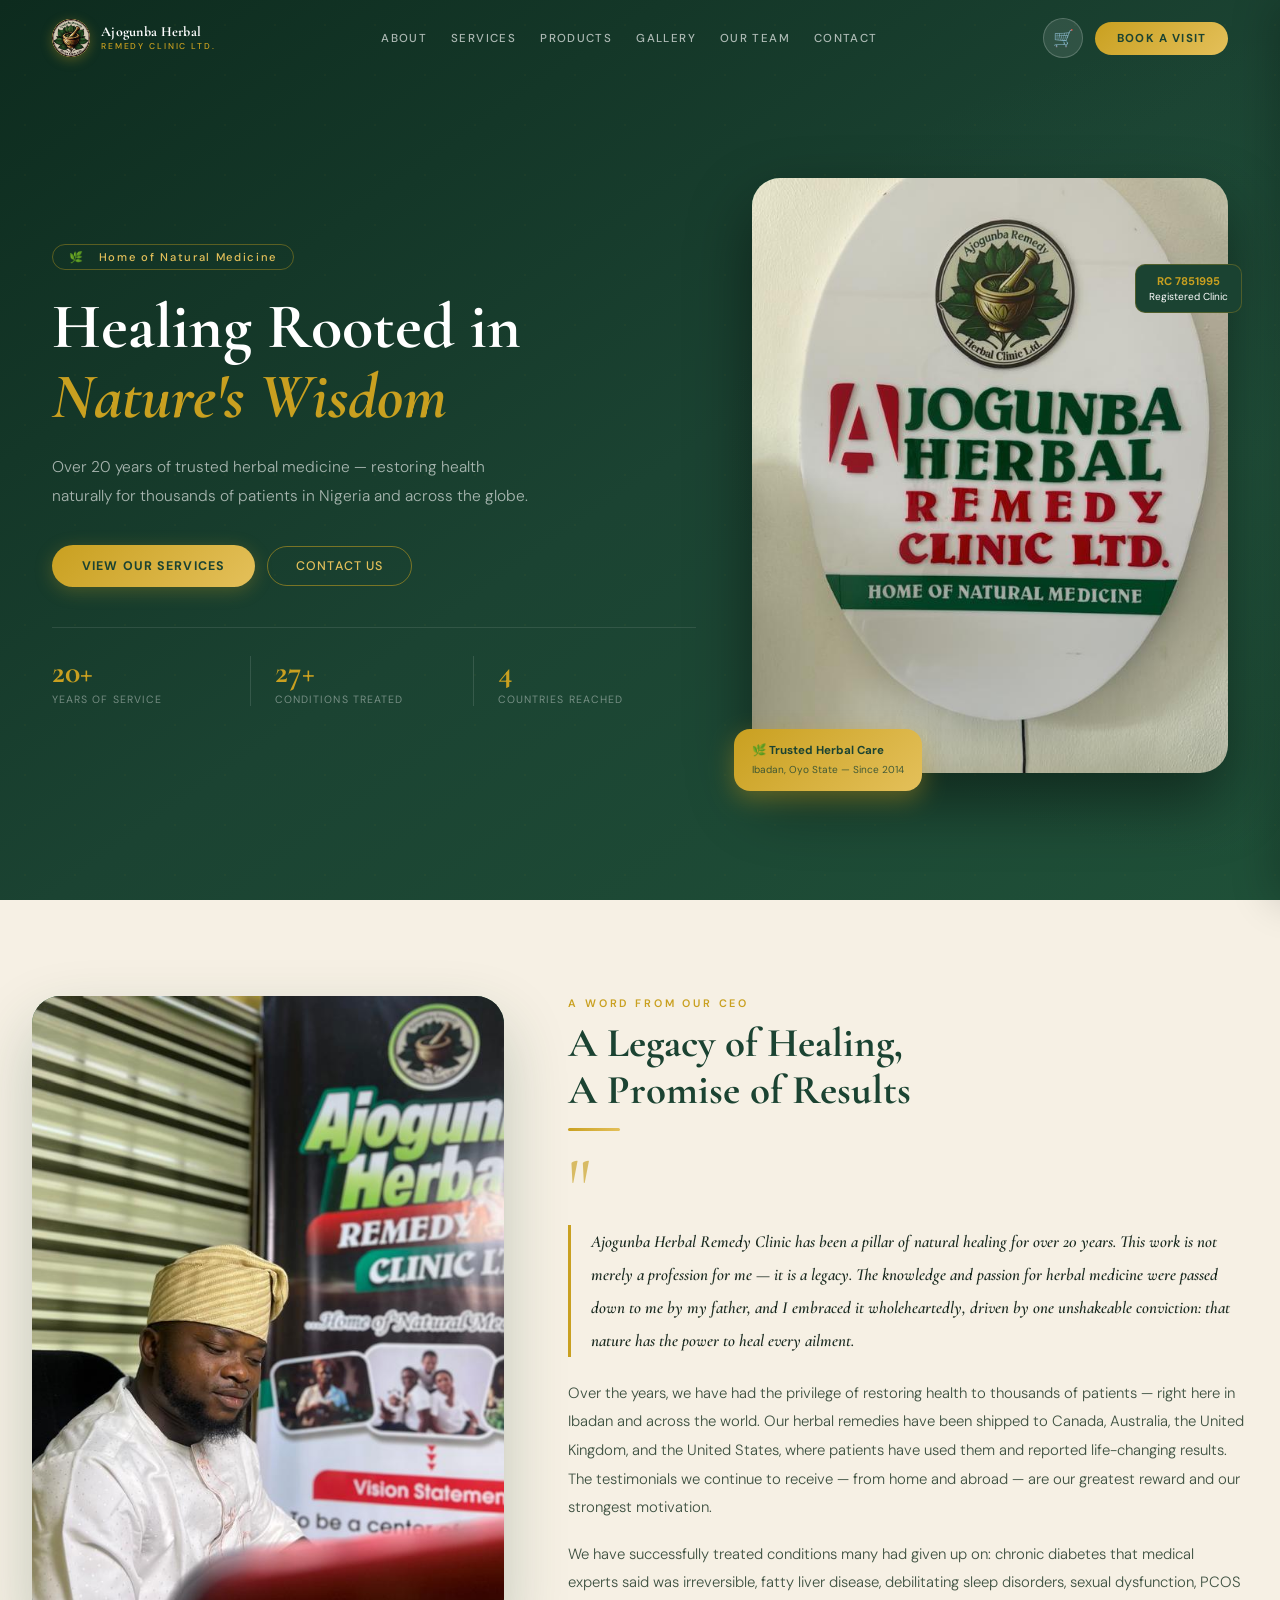
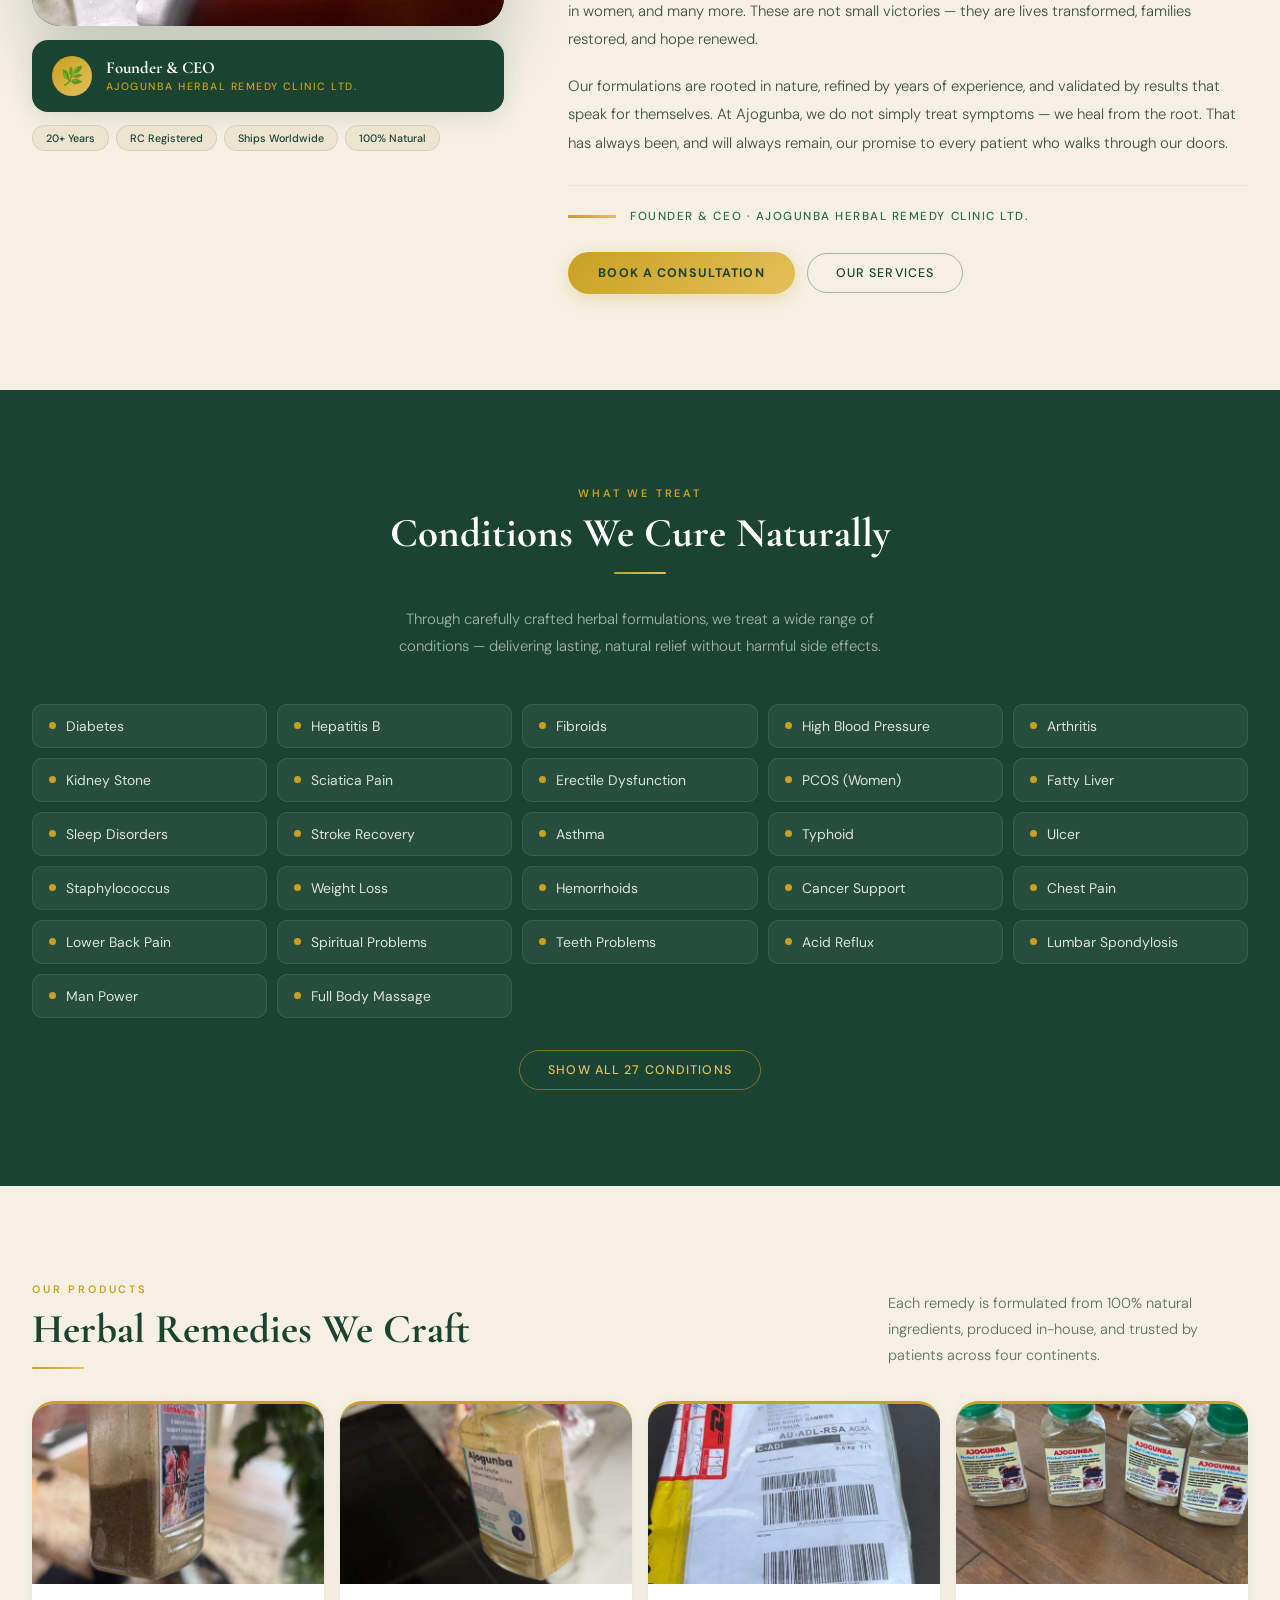
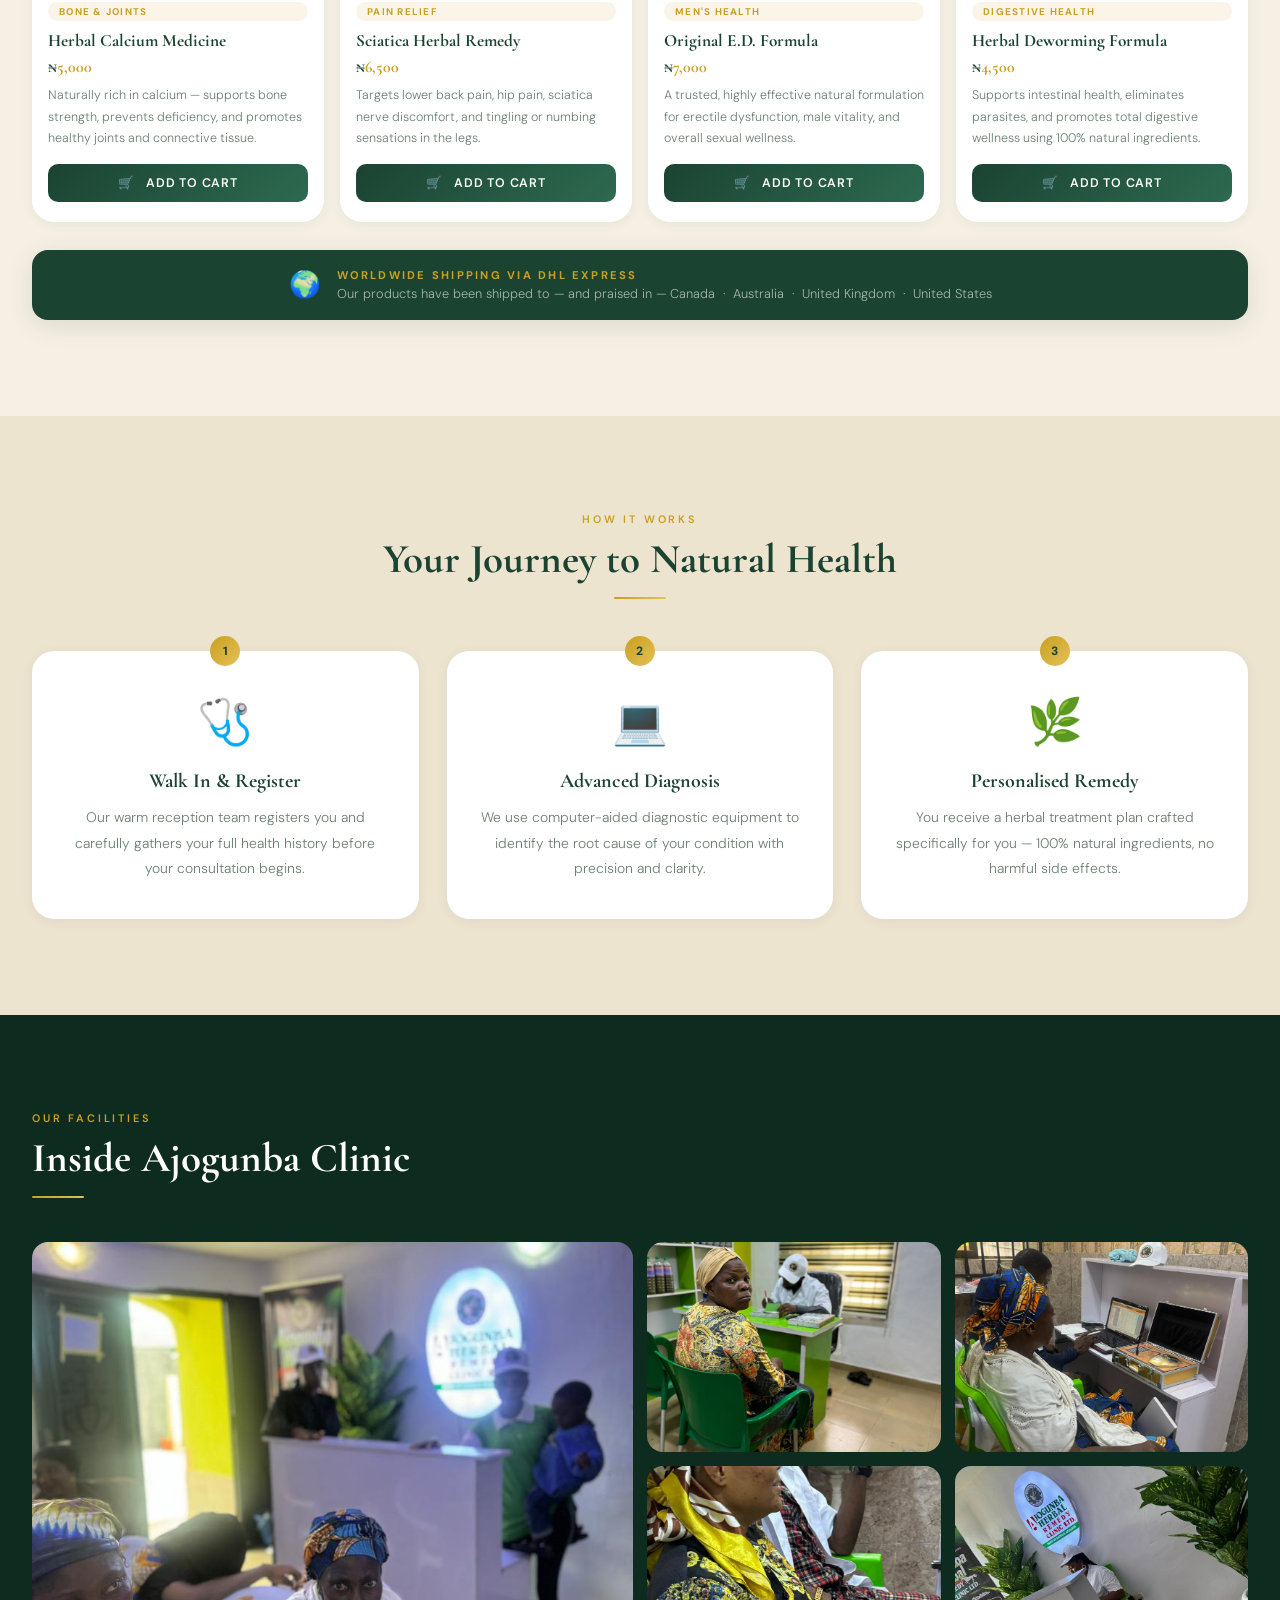
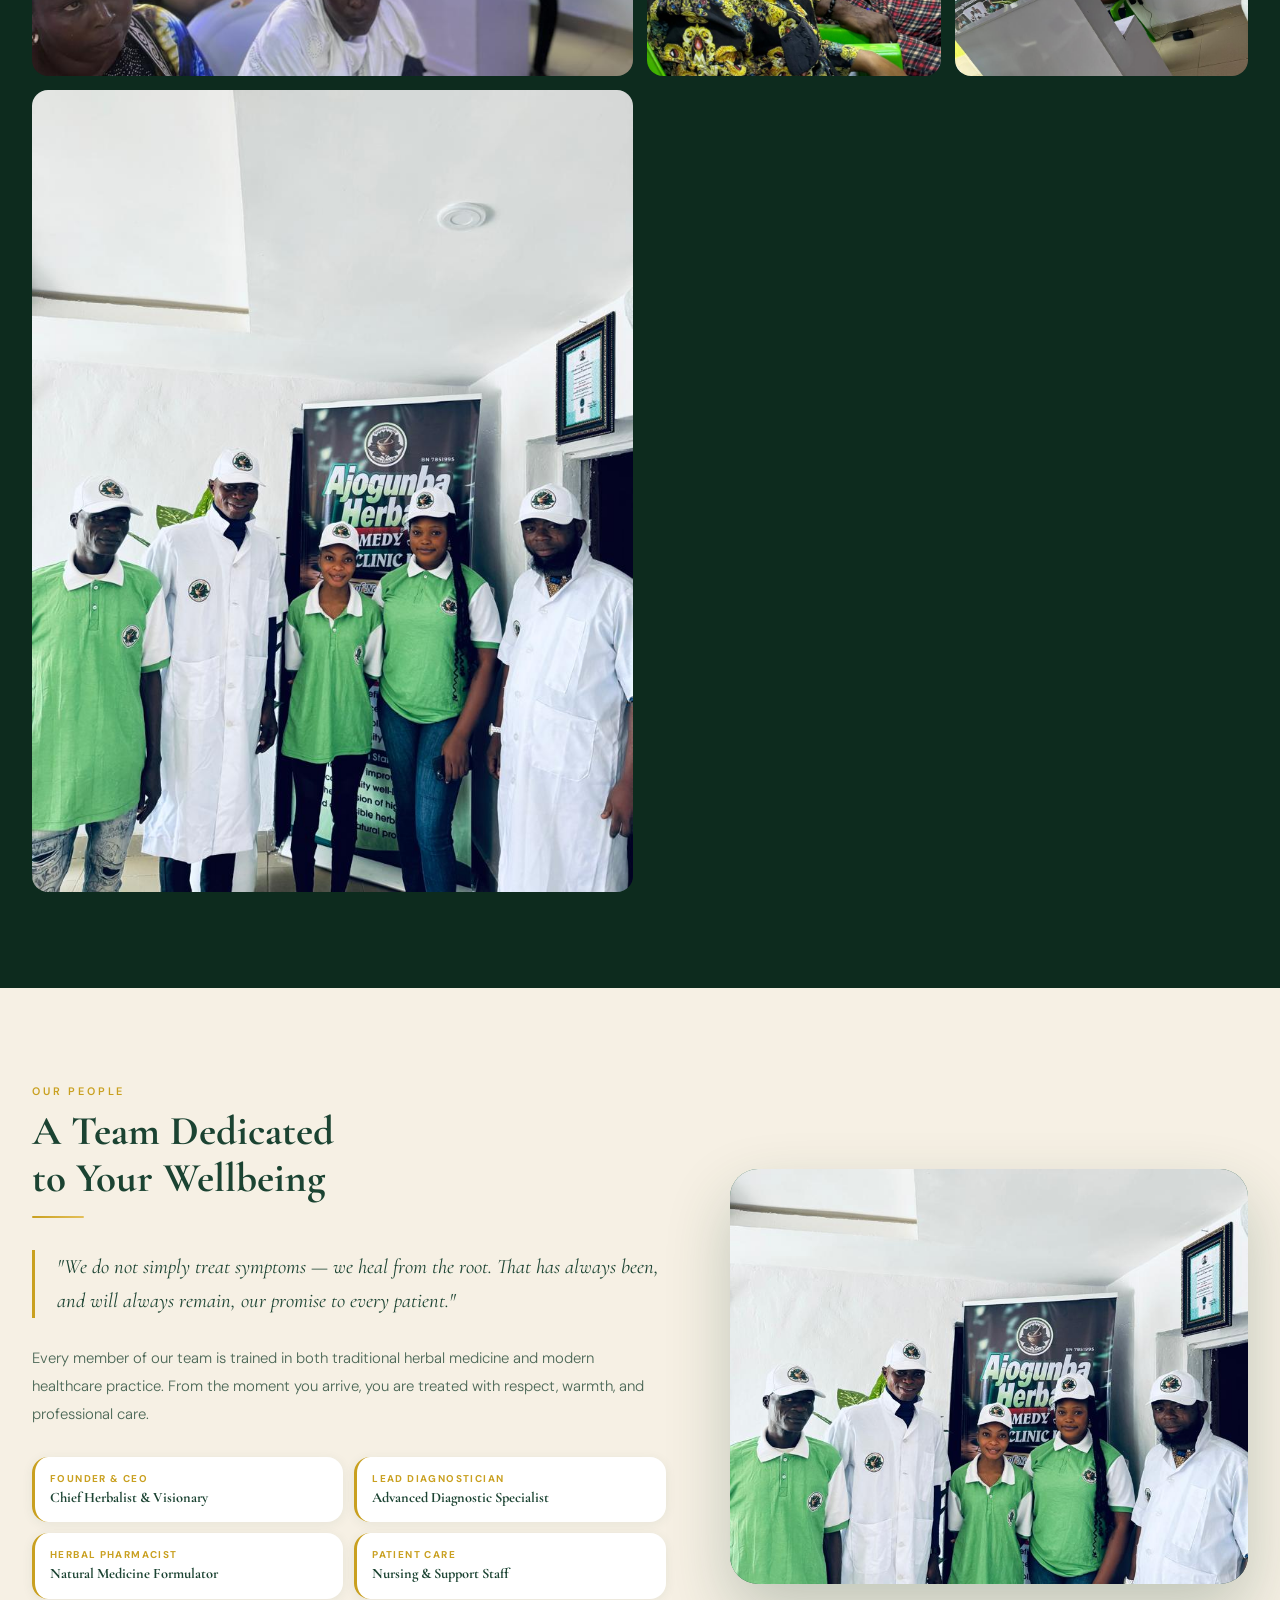
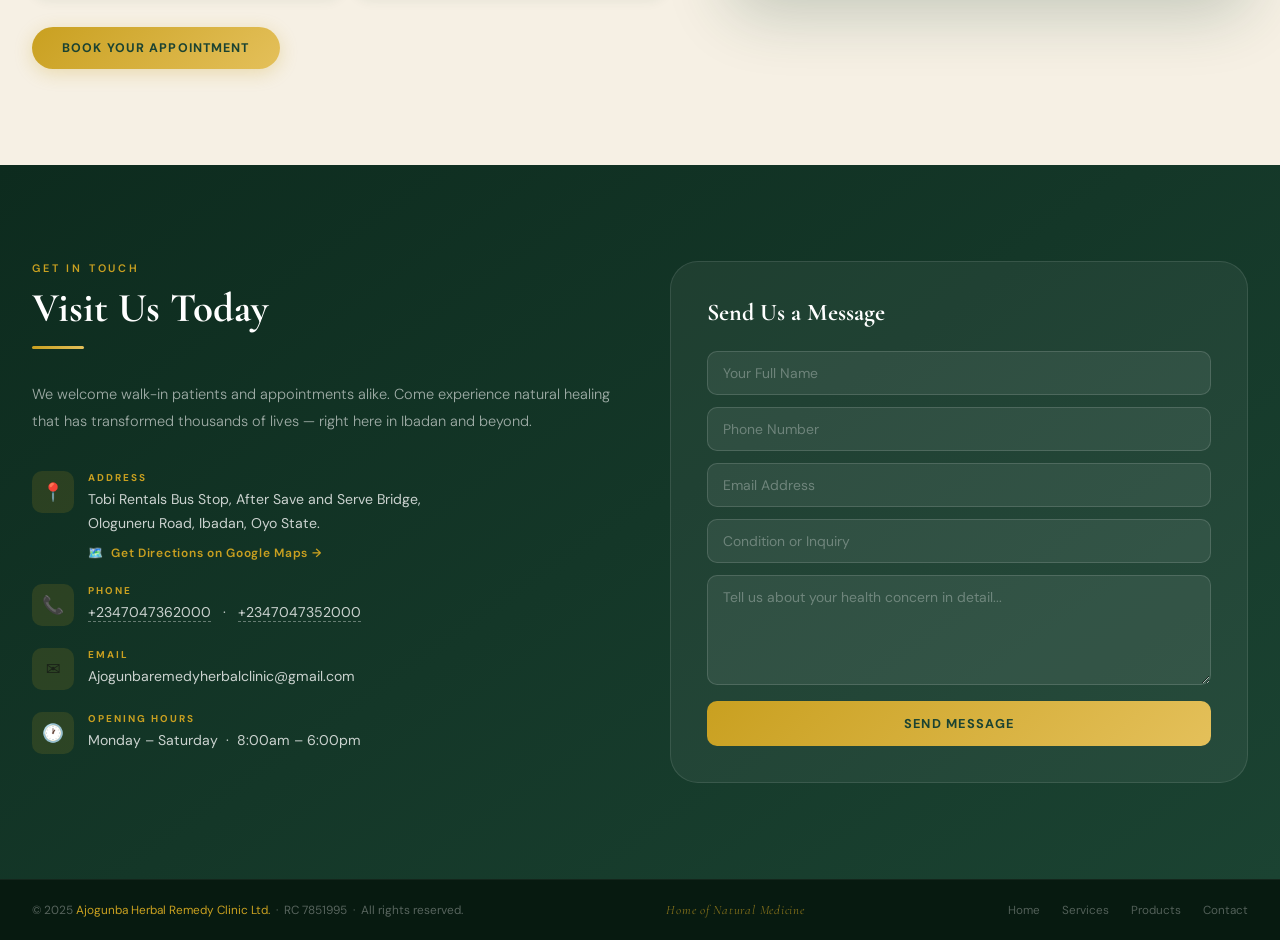
==== commit 9c9b7b8e: "adding padding" ====
--- a/index.html
+++ b/index.html
@@ -235,7 +235,7 @@
 <section id="hero">
   <div class="hero-dots"></div>
   <div class="hero-glow"></div>
-  <div class="hero-content" style="margin-top:30px;">
+  <div class="hero-content" style="margin-top:50px;">
     <div>
       <div class="hero-badge fade-up">&#x1F33F; &nbsp; Home of Natural Medicine</div>
       <h1 class="hero-title fade-up delay-1">Healing Rooted in<br/><em>Nature's Wisdom</em></h1>
